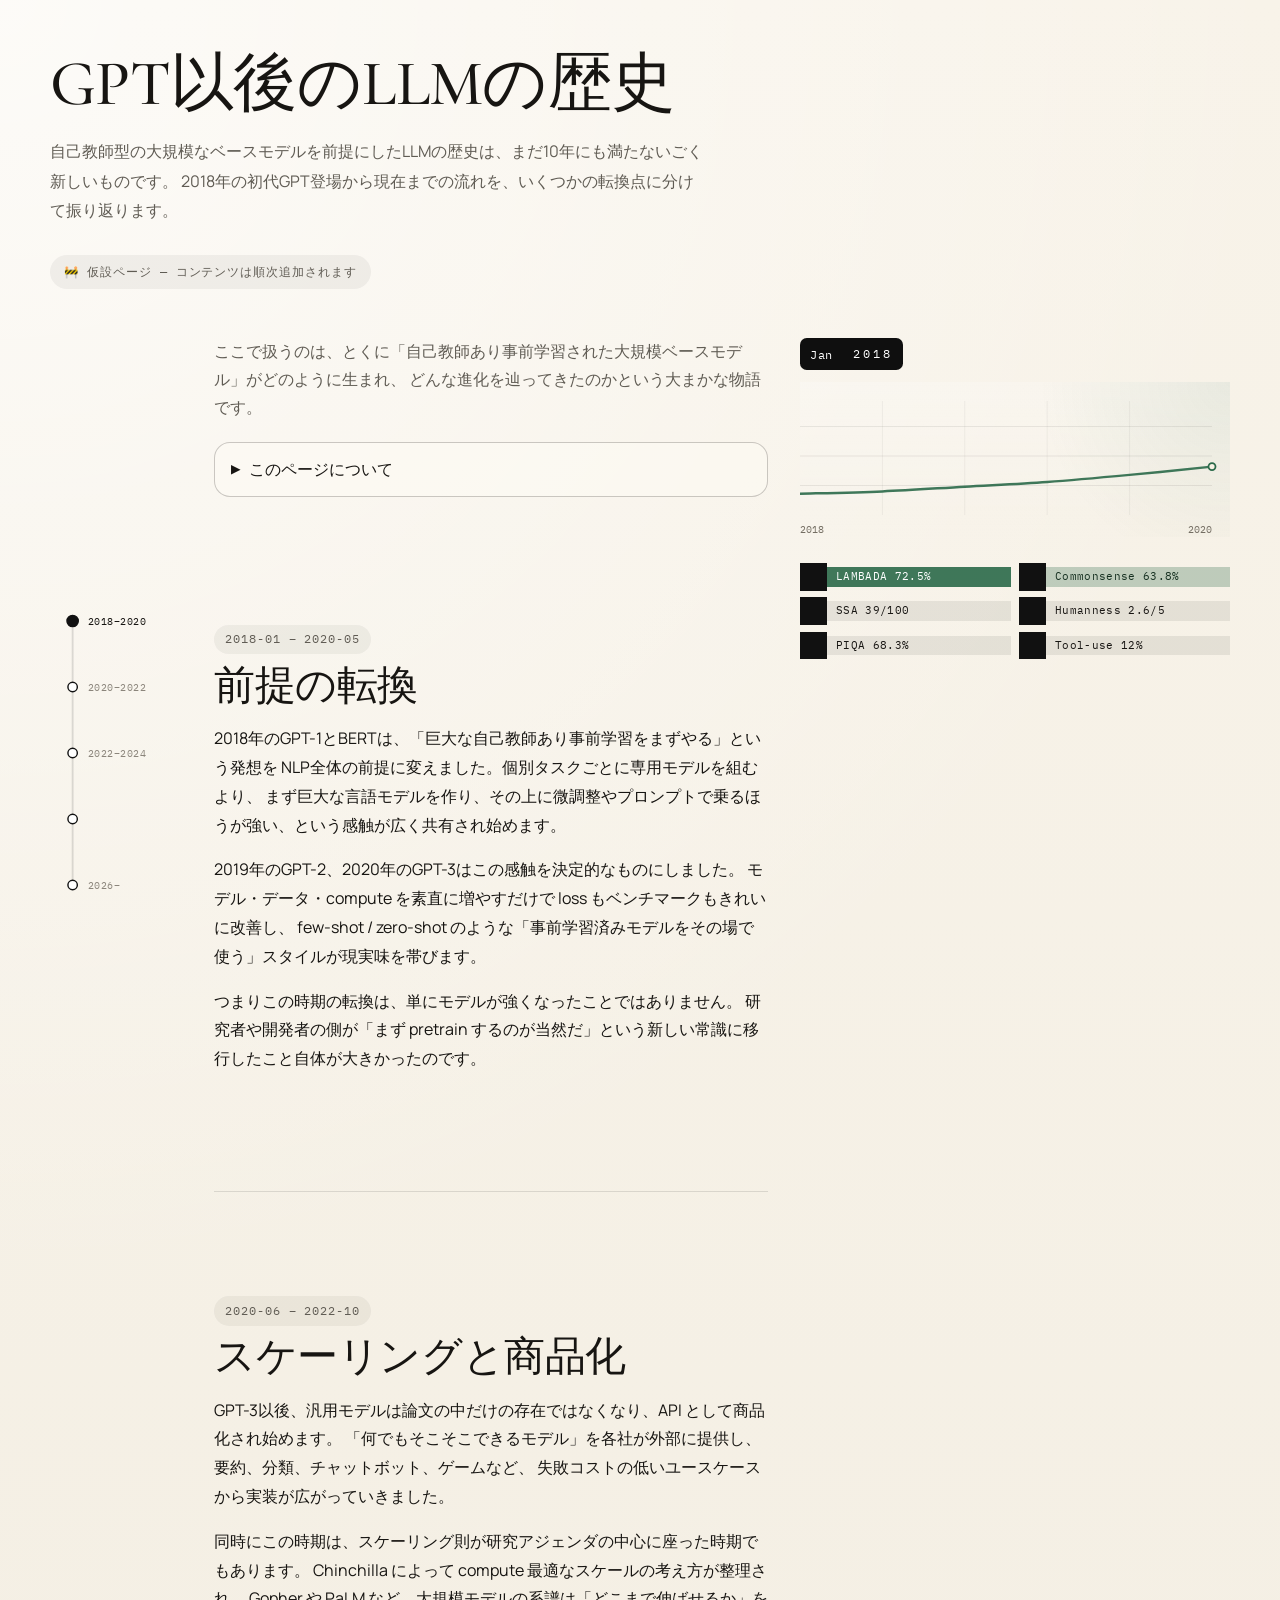
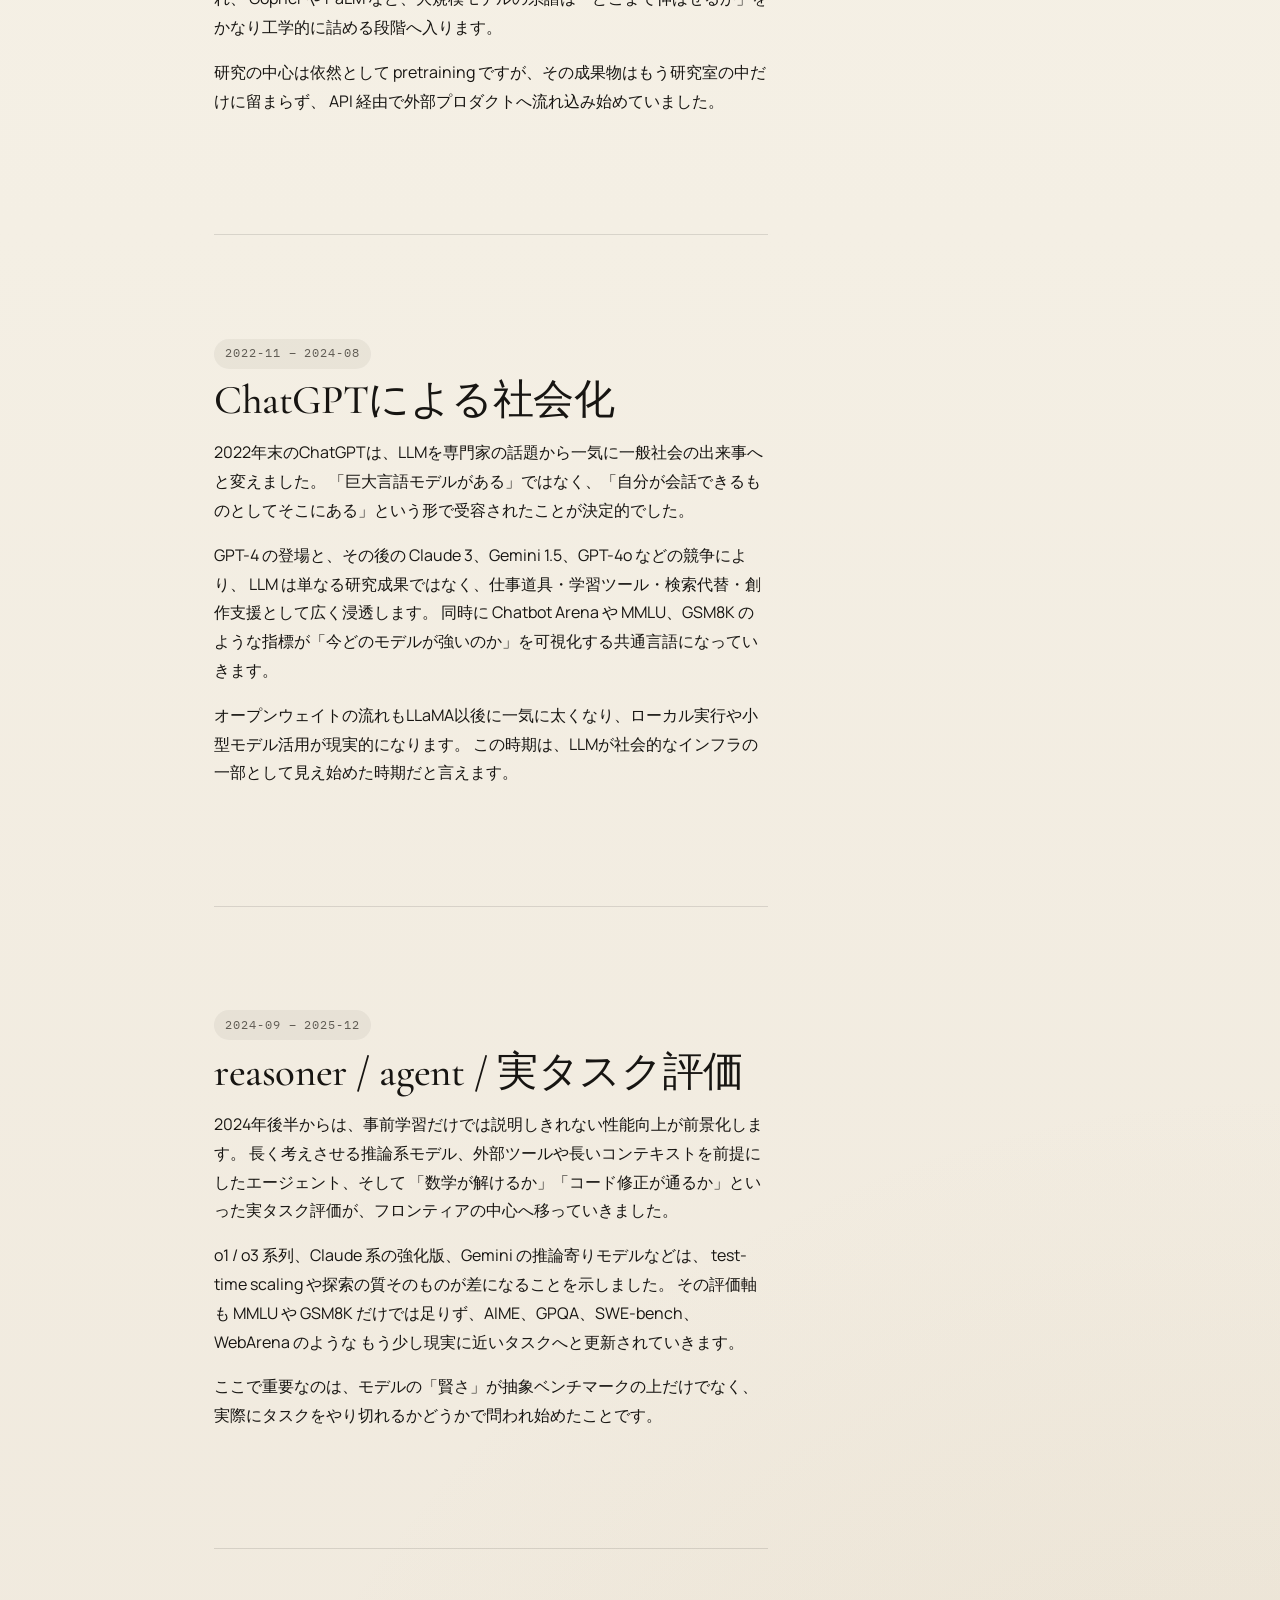
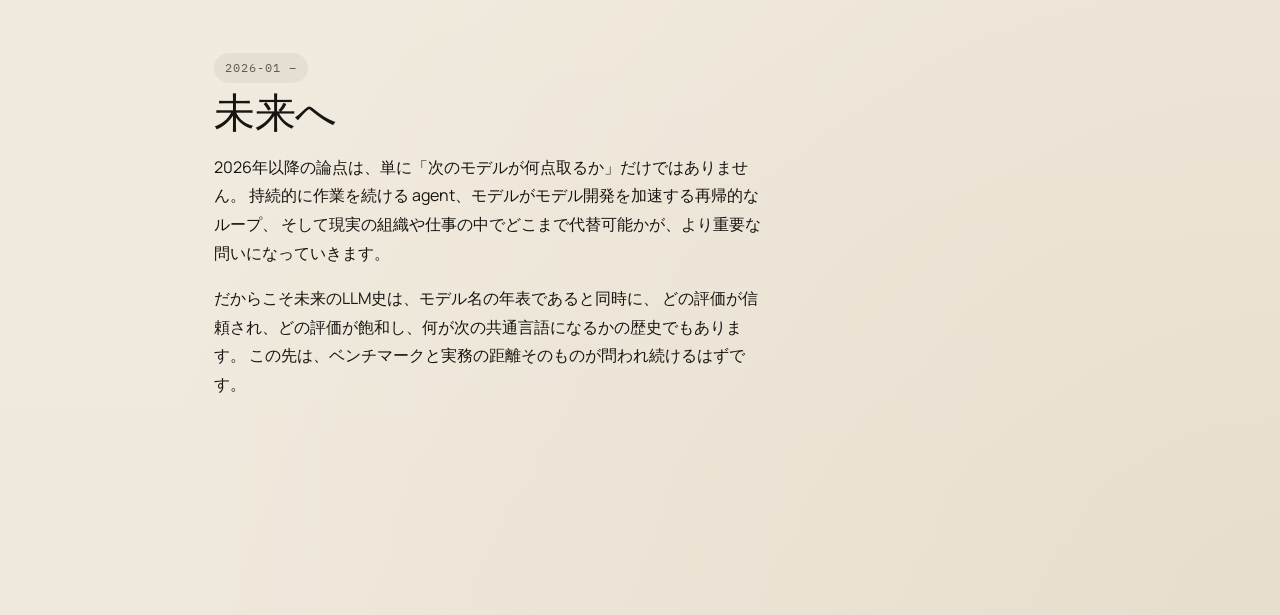
==== index.html @ 0dd88d5a "v2" ====
<!doctype html>
<html lang="ja">
  <head>
    <meta charset="UTF-8" />
    <meta name="viewport" content="width=device-width, initial-scale=1" />
    <title>GPT以後のLLMの歴史</title>
    <meta name="description" content="GPT以後の大規模言語モデルの進化をたどる、現代LLM史の展示ページ。" />
    <link rel="icon" href="data:," />
    <link rel="preconnect" href="https://fonts.googleapis.com" />
    <link rel="preconnect" href="https://fonts.gstatic.com" crossorigin />
    <link
      rel="stylesheet"
      href="https://fonts.googleapis.com/css2?family=Cormorant+Garamond:wght@400;500;600;700&family=IBM+Plex+Mono:wght@400;500&family=Manrope:wght@400;500;600;700&display=swap"
    />
    <link rel="stylesheet" href="static/style.css" />
  </head>
  <body>
    <main class="main-grid">
      <!-- ===== Header ===== -->
      <header class="site-header" style="grid-area: header">
        <h1>GPT以後のLLMの歴史</h1>
        <p class="site-dek">
          自己教師型の大規模なベースモデルを前提にしたLLMの歴史は、まだ10年にも満たないごく新しいものです。
          2018年の初代GPT登場から現在までの流れを、いくつかの転換点に分けて振り返ります。
        </p>
        <p class="site-wip">🚧 仮設ページ — コンテンツは順次追加されます</p>
      </header>

      <!-- ===== TOC (left sidebar) ===== -->
      <aside class="toc-shell" style="grid-area: toc" aria-label="目次">
        <nav class="section-nav">
          <div class="toc-sticky">
            <svg id="toc-svg" class="toc-svg" aria-hidden="true"></svg>
          </div>
        </nav>
      </aside>

      <!-- ===== Main content ===== -->
      <article class="main-content" id="main-content" style="grid-area: content">

        <section class="intro-block">
          <p>
            ここで扱うのは、とくに「自己教師あり事前学習された大規模ベースモデル」がどのように生まれ、
            どんな進化を辿ってきたのかという大まかな物語です。
          </p>
          <details class="tab-box">
            <summary>このページについて</summary>
            <div class="tab-panel">
              <p>
                この分野はあまりに流れが速く、「体系的なLLM史」のようなものがきちんと整理されていることは多くありません。
                このオンラインブースでは、そんな短くも濃いLLMの歴史を、いくつかの転換点に分けてざっくり振り返っていきます。
              </p>
            </div>
          </details>
        </section>

        <!-- Scene 1 -->
        <section id="scene-1" class="history-section" data-scene="scene-1" data-toc-label="2018–2020">
          <time>2018-01 – 2020-05</time>
          <h2>前提の転換</h2>
          <p>
            2018年のGPT-1とBERTは、「巨大な自己教師あり事前学習をまずやる」という発想を
            NLP全体の前提に変えました。個別タスクごとに専用モデルを組むより、
            まず巨大な言語モデルを作り、その上に微調整やプロンプトで乗るほうが強い、という感触が広く共有され始めます。
          </p>
          <p>
            2019年のGPT-2、2020年のGPT-3はこの感触を決定的なものにしました。
            モデル・データ・compute を素直に増やすだけで loss もベンチマークもきれいに改善し、
            few-shot / zero-shot のような「事前学習済みモデルをその場で使う」スタイルが現実味を帯びます。
          </p>
          <p>
            つまりこの時期の転換は、単にモデルが強くなったことではありません。
            研究者や開発者の側が「まず pretrain するのが当然だ」という新しい常識に移行したこと自体が大きかったのです。
          </p>
        </section>

        <!-- Scene 2 -->
        <section id="scene-2" class="history-section" data-scene="scene-2" data-toc-label="2020–2022">
          <time>2020-06 – 2022-10</time>
          <h2>スケーリングと商品化</h2>
          <p>
            GPT-3以後、汎用モデルは論文の中だけの存在ではなくなり、API として商品化され始めます。
            「何でもそこそこできるモデル」を各社が外部に提供し、要約、分類、チャットボット、ゲームなど、
            失敗コストの低いユースケースから実装が広がっていきました。
          </p>
          <p>
            同時にこの時期は、スケーリング則が研究アジェンダの中心に座った時期でもあります。
            Chinchilla によって compute 最適なスケールの考え方が整理され、
            Gopher や PaLM など、大規模モデルの系譜は「どこまで伸ばせるか」をかなり工学的に詰める段階へ入ります。
          </p>
          <p>
            研究の中心は依然として pretraining ですが、その成果物はもう研究室の中だけに留まらず、
            API 経由で外部プロダクトへ流れ込み始めていました。
          </p>
        </section>

        <!-- Scene 3 -->
        <section id="scene-3" class="history-section" data-scene="scene-3" data-toc-label="2022–2024">
          <time>2022-11 – 2024-08</time>
          <h2>ChatGPTによる社会化</h2>
          <p>
            2022年末のChatGPTは、LLMを専門家の話題から一気に一般社会の出来事へと変えました。
            「巨大言語モデルがある」ではなく、「自分が会話できるものとしてそこにある」という形で受容されたことが決定的でした。
          </p>
          <p>
            GPT-4 の登場と、その後の Claude 3、Gemini 1.5、GPT-4o などの競争により、
            LLM は単なる研究成果ではなく、仕事道具・学習ツール・検索代替・創作支援として広く浸透します。
            同時に Chatbot Arena や MMLU、GSM8K のような指標が「今どのモデルが強いのか」を可視化する共通言語になっていきます。
          </p>
          <p>
            オープンウェイトの流れもLLaMA以後に一気に太くなり、ローカル実行や小型モデル活用が現実的になります。
            この時期は、LLMが社会的なインフラの一部として見え始めた時期だと言えます。
          </p>
        </section>

        <!-- Scene 4 -->
        <section id="scene-4" class="history-section" data-scene="scene-4" data-toc-label="2024–2025">
          <time>2024-09 – 2025-12</time>
          <h2>reasoner / agent / 実タスク評価</h2>
          <p>
            2024年後半からは、事前学習だけでは説明しきれない性能向上が前景化します。
            長く考えさせる推論系モデル、外部ツールや長いコンテキストを前提にしたエージェント、そして
            「数学が解けるか」「コード修正が通るか」といった実タスク評価が、フロンティアの中心へ移っていきました。
          </p>
          <p>
            o1 / o3 系列、Claude 系の強化版、Gemini の推論寄りモデルなどは、
            test-time scaling や探索の質そのものが差になることを示しました。
            その評価軸も MMLU や GSM8K だけでは足りず、AIME、GPQA、SWE-bench、WebArena のような
            もう少し現実に近いタスクへと更新されていきます。
          </p>
          <p>
            ここで重要なのは、モデルの「賢さ」が抽象ベンチマークの上だけでなく、
            実際にタスクをやり切れるかどうかで問われ始めたことです。
          </p>
        </section>

        <!-- Scene 5 -->
        <section id="scene-5" class="history-section" data-scene="scene-5" data-toc-label="2026–">
          <time>2026-01 –</time>
          <h2>未来へ</h2>
          <p>
            2026年以降の論点は、単に「次のモデルが何点取るか」だけではありません。
            持続的に作業を続ける agent、モデルがモデル開発を加速する再帰的なループ、
            そして現実の組織や仕事の中でどこまで代替可能かが、より重要な問いになっていきます。
          </p>
          <p>
            だからこそ未来のLLM史は、モデル名の年表であると同時に、
            どの評価が信頼され、どの評価が飽和し、何が次の共通言語になるかの歴史でもあります。
            この先は、ベンチマークと実務の距離そのものが問われ続けるはずです。
          </p>
        </section>

      </article>

      <!-- ===== Chart (right sidebar) ===== -->
      <aside class="graph-shell" style="grid-area: graph" aria-label="LLMタイムラインのサイド情報">
        <div class="sticky-chart-container" id="sticky-briefing">
          <div class="date-chip" aria-live="polite" aria-atomic="true">
            <div class="month-slot" aria-hidden="true">
              <span id="date-month-current" class="month-text">Jan</span>
              <span id="date-month-next" class="month-text month-text-next"></span>
            </div>
            <div class="sr-only" id="date-announcer">Jan 2018</div>
            <div class="year-slot" id="date-year-slot" aria-label="2018"></div>
          </div>

          <div class="panel-anim" id="panel-anim">
            <div class="chart-stage">
              <svg
                id="history-chart"
                viewBox="0 0 430 152"
                preserveAspectRatio="xMidYMid meet"
                role="img"
                aria-labelledby="chart-title-svg chart-desc-svg"
              >
                <title id="chart-title-svg">各時代の frontier training compute を示すスクロール同期グラフ</title>
                <desc id="chart-desc-svg">スクロール位置に応じて各時代の compute カーブだけを表示する SVG グラフ。</desc>
              </svg>
            </div>

            <div class="panel-meta-row panel-meta-row-benchmarks">
              <div class="capability-grid" id="capability-grid"></div>
            </div>
          </div>
        </div>
      </aside>
    </main>

    <script src="static/chart.js" defer></script>
    <script src="static/toc.js" defer></script>
  </body>
</html>
---- static/style.css ----
/* ==========================================================================
   GPT以後のLLMの歴史 — Style Sheet
   ========================================================================== */

:root {
  --paper: #f4efe4;
  --paper-strong: rgba(252, 248, 240, 0.86);
  --paper-soft: rgba(255, 252, 246, 0.56);
  --ink: #171512;
  --muted: #605c54;
  --muted-soft: #8b857b;
  --line: rgba(23, 21, 18, 0.12);
  --line-strong: rgba(23, 21, 18, 0.22);
  --accent: #2b6a4a;
  --accent-soft: rgba(43, 106, 74, 0.12);
  --accent-2: #4d5652;
  --accent-3: #bba67d;
  --shadow: 0 18px 50px rgba(54, 43, 26, 0.1);
  --radius-xl: 30px;
  --radius-lg: 22px;
  --radius-md: 16px;
  --content-max: 720px;
  --graph-max: 430px;
}

*, *::before, *::after {
  box-sizing: border-box;
}

html {
  scroll-behavior: smooth;
  -webkit-text-size-adjust: 100%;
}

body {
  margin: 0;
  min-height: 100vh;
  color: var(--ink);
  background:
    radial-gradient(circle at top left, rgba(255, 255, 255, 0.68), transparent 32%),
    radial-gradient(circle at bottom right, rgba(187, 166, 125, 0.16), transparent 28%),
    linear-gradient(180deg, #f8f3e9 0%, var(--paper) 48%, #efe8dc 100%);
  font-family: "Manrope", system-ui, sans-serif;
  font-size: 16px;
  line-height: 1.8;
  -webkit-font-smoothing: antialiased;
  -moz-osx-font-smoothing: grayscale;
}

h1,
h2,
h3 {
  margin: 0;
  font-family: "Cormorant Garamond", Georgia, serif;
  font-weight: 500;
  line-height: 1.06;
  letter-spacing: -0.01em;
}

h1 {
  font-size: clamp(2.9rem, 5vw, 4.75rem);
}

h2 {
  font-size: clamp(2.05rem, 3.2vw, 3.05rem);
}

h3 {
  font-size: clamp(1.55rem, 2vw, 2rem);
}

p {
  margin: 0 0 1rem;
  max-width: 39rem;
}

a {
  color: var(--accent);
  text-decoration-thickness: 1px;
  text-underline-offset: 0.14em;
}

.main-grid {
  display: grid;
  grid-template-areas:
    ". header header ."
    ". toc content graph"
    ". toc content graph";
  grid-template-columns:
    minmax(18px, 1fr)
    minmax(96px, 132px)
    minmax(0, var(--content-max))
    minmax(320px, var(--graph-max))
    minmax(18px, 1fr);
  column-gap: clamp(18px, 2.5vw, 40px);
  width: min(100%, 1520px);
  margin-inline: auto;
  padding: 22px 0 72px;
}

.site-header {
  padding: 28px 0 28px;
}

.site-dek {
  margin-top: 1.2rem;
  color: var(--muted);
  font-size: clamp(1rem, 1.15vw, 1.1rem);
  line-height: 1.85;
  max-width: 41rem;
}

.site-wip {
  display: inline-flex;
  align-items: center;
  gap: 0.5rem;
  margin-top: 0.85rem;
  padding: 0.4rem 0.9rem;
  border-radius: 999px;
  background: rgba(23, 21, 18, 0.05);
  color: var(--muted);
  font-family: "IBM Plex Mono", ui-monospace, monospace;
  font-size: 0.72rem;
  letter-spacing: 0.08em;
  text-transform: uppercase;
}

.intro-block {
  padding: 0.25rem 0 1.5rem;
}

.intro-block p {
  color: var(--muted);
  font-size: 0.98rem;
}

.tab-box {
  margin-top: 1.25rem;
  border: 1px solid var(--line-strong);
  border-radius: var(--radius-md);
  background: rgba(255, 252, 246, 0.42);
  overflow: clip;
}

.tab-box summary {
  display: flex;
  align-items: center;
  gap: 0.55rem;
  padding: 0.78rem 1rem;
  list-style: none;
  cursor: pointer;
  font-size: 0.98rem;
  color: var(--ink);
}

.tab-box summary::-webkit-details-marker {
  display: none;
}

.tab-box summary::before {
  content: "▶";
  font-size: 0.78rem;
  transform: translateY(-0.02em);
}

.tab-box[open] summary::before {
  content: "▼";
}

.tab-panel {
  padding: 0 1rem 1rem;
  color: var(--muted);
  font-size: 0.94rem;
}

.history-section {
  padding: clamp(3.8rem, 8vw, 6.8rem) 0;
  border-bottom: 1px solid var(--line);
  scroll-margin-top: 42vh;
}

.history-section:last-child {
  padding-bottom: 8rem;
  border-bottom: none;
}

.history-section time {
  display: inline-flex;
  align-items: center;
  margin-bottom: 0.65rem;
  padding: 0.28rem 0.7rem;
  border-radius: 999px;
  background: rgba(23, 21, 18, 0.05);
  color: var(--muted);
  font-family: "IBM Plex Mono", ui-monospace, monospace;
  font-size: 0.72rem;
  letter-spacing: 0.08em;
  text-transform: uppercase;
}

.history-section h2 {
  max-width: 40rem;
  margin-bottom: 1rem;
}

.history-section p {
  font-size: clamp(1rem, 1.14vw, 1.08rem);
}

.graph-shell {
  min-width: 0;
}

.sticky-chart-container {
  position: sticky;
  top: 28px;
  width: 100%;
  padding-top: 0.35rem;
  background: transparent;
}

.sr-only {
  position: absolute;
  width: 1px;
  height: 1px;
  padding: 0;
  margin: -1px;
  overflow: hidden;
  clip: rect(0, 0, 0, 0);
  white-space: nowrap;
  border: 0;
}

.date-chip {
  display: inline-flex;
  align-items: center;
  gap: 0.18rem;
  min-height: 2rem;
  margin-bottom: 0.7rem;
  padding: 0.34rem 0.62rem;
  border-radius: 0.42rem;
  background: #0f0f0f;
  color: #fff;
  font-family: "IBM Plex Mono", ui-monospace, monospace;
  font-size: 0.76rem;
  letter-spacing: 0.06em;
}

.month-slot {
  position: relative;
  width: 2.5rem;
  height: 1rem;
  overflow: hidden;
}

.month-text {
  position: absolute;
  inset: 0;
  display: flex;
  align-items: center;
  justify-content: flex-start;
  transition: transform 320ms cubic-bezier(0.22, 1, 0.36, 1), opacity 320ms ease;
}

.month-text-next {
  transform: translateY(100%);
  opacity: 0;
}

.sticky-chart-container.is-animating .month-text {
  transform: translateY(-100%);
  opacity: 0;
}

.sticky-chart-container.is-animating .month-text-next {
  transform: translateY(0);
  opacity: 1;
}

.year-slot {
  display: inline-flex;
  align-items: center;
  gap: 0.02rem;
}

.digit-column {
  position: relative;
  width: 0.62rem;
  height: 1rem;
  overflow: hidden;
}

.digit-stack {
  display: flex;
  flex-direction: column;
  transition: transform 420ms cubic-bezier(0.2, 0.9, 0.2, 1);
}

.digit-stack span {
  display: block;
  height: 1rem;
  line-height: 1rem;
}

.chart-stage {
  position: relative;
  margin-bottom: 0.85rem;
  padding: 0.2rem 0 0;
  background:
    radial-gradient(circle at top right, rgba(43, 106, 74, 0.08), transparent 42%),
    linear-gradient(180deg, rgba(255, 255, 255, 0.22), rgba(244, 238, 228, 0));
}

#history-chart {
  display: block;
  width: 100%;
  height: auto;
}

.panel-anim {
  display: grid;
  gap: 0.8rem;
  transition: opacity 220ms ease, transform 220ms ease;
}

.sticky-chart-container.is-switching .panel-anim {
  opacity: 0.18;
  transform: translateY(12px);
}

.micro-label {
  margin: 0;
  color: var(--muted-soft);
  font-family: "IBM Plex Mono", ui-monospace, monospace;
  font-size: 0.61rem;
  letter-spacing: 0.12em;
  text-transform: uppercase;
}

.panel-meta-row {
  display: grid;
  grid-template-columns: minmax(0, 1fr) 110px;
  gap: 0.85rem;
  align-items: center;
}

.panel-meta-row-benchmarks {
  grid-template-columns: minmax(0, 1fr);
}

.capability-grid {
  display: grid;
  grid-template-columns: repeat(2, minmax(0, 1fr));
  gap: 0.42rem 0.52rem;
}

.capability-chip {
  display: flex;
  align-items: center;
  min-width: 0;
  height: 1.72rem;
  font-family: "IBM Plex Mono", ui-monospace, monospace;
  font-size: 0.69rem;
  letter-spacing: 0.03em;
}

.capability-chip-flag {
  width: 1.7rem;
  height: 100%;
  background: #111;
  flex: 0 0 auto;
}

.capability-chip-label {
  flex: 1;
  min-width: 0;
  display: flex;
  align-items: center;
  padding: 0 0.55rem;
  white-space: nowrap;
  overflow: hidden;
  text-overflow: ellipsis;
  background: rgba(17, 17, 17, 0.08);
  color: var(--ink);
}

.capability-chip.is-active .capability-chip-label {
  background: rgba(43, 106, 74, 0.9);
  color: #fff;
}

.capability-chip.is-mid .capability-chip-label {
  background: rgba(43, 106, 74, 0.28);
  color: #163021;
}

.toc-shell,
.section-nav {
  height: 100%;
}

.toc-sticky {
  position: sticky;
  top: 30px;
  height: calc(100vh - 60px);
  display: flex;
  align-items: center;
}

.toc-svg {
  width: 132px;
  height: 420px;
  display: block;
  cursor: pointer;
}

.toc-label {
  fill: var(--muted-soft);
  opacity: 0;
  transition: opacity 180ms ease, fill 180ms ease;
  font-family: "IBM Plex Mono", ui-monospace, monospace;
  font-size: 11px;
  letter-spacing: 0.05em;
}

.toc-dot-group:hover .toc-label,
.toc-dot-group:focus-within .toc-label,
.toc-dot-group.active .toc-label {
  opacity: 1;
}

.toc-dot-group.active .toc-label {
  fill: var(--ink);
}

.toc-dot {
  transition: transform 180ms ease, fill 180ms ease;
  transform-origin: center;
}

.toc-dot-group:hover .toc-dot {
  transform: scale(1.08);
}

.history-section details {
  margin-top: 1rem;
}

@media (min-width: 1440px) {
  .toc-label {
    opacity: 1;
  }
}

@media (max-width: 1220px) {
  .main-grid {
    grid-template-areas:
      ". header graph ."
      ". content graph ."
      ". content graph .";
    grid-template-columns:
      minmax(18px, 1fr)
      minmax(0, var(--content-max))
      minmax(300px, 392px)
      minmax(18px, 1fr);
  }

  .toc-shell,
  .section-nav {
    display: none;
  }
}

@media (max-width: 920px) {
  .main-grid {
    grid-template-areas:
      ". header ."
      ". graph ."
      ". content .";
    grid-template-columns: 14px minmax(0, 1fr) 14px;
    row-gap: 1.2rem;
    padding-top: 8px;
  }

  .site-header {
    padding: 1.4rem 0 0.35rem;
  }

  .sticky-chart-container {
    position: static;
    padding-top: 0;
  }

  .history-section {
    padding: 3.25rem 0;
    scroll-margin-top: 16vh;
  }
}

@media (max-width: 640px) {
  body {
    font-size: 15px;
  }

  h1 {
    font-size: clamp(2.45rem, 13vw, 3.2rem);
  }

  h2 {
    font-size: clamp(1.95rem, 10vw, 2.5rem);
  }

  .site-dek,
  .history-section p,
  .info-summary {
    font-size: 0.98rem;
  }

  .chart-stage {
    padding-inline: 0;
  }

  .capability-grid {
    grid-template-columns: 1fr;
  }
}

@media (prefers-reduced-motion: reduce) {
  html {
    scroll-behavior: auto;
  }

  .toc-label,
  .toc-dot {
    transition: none;
  }
}
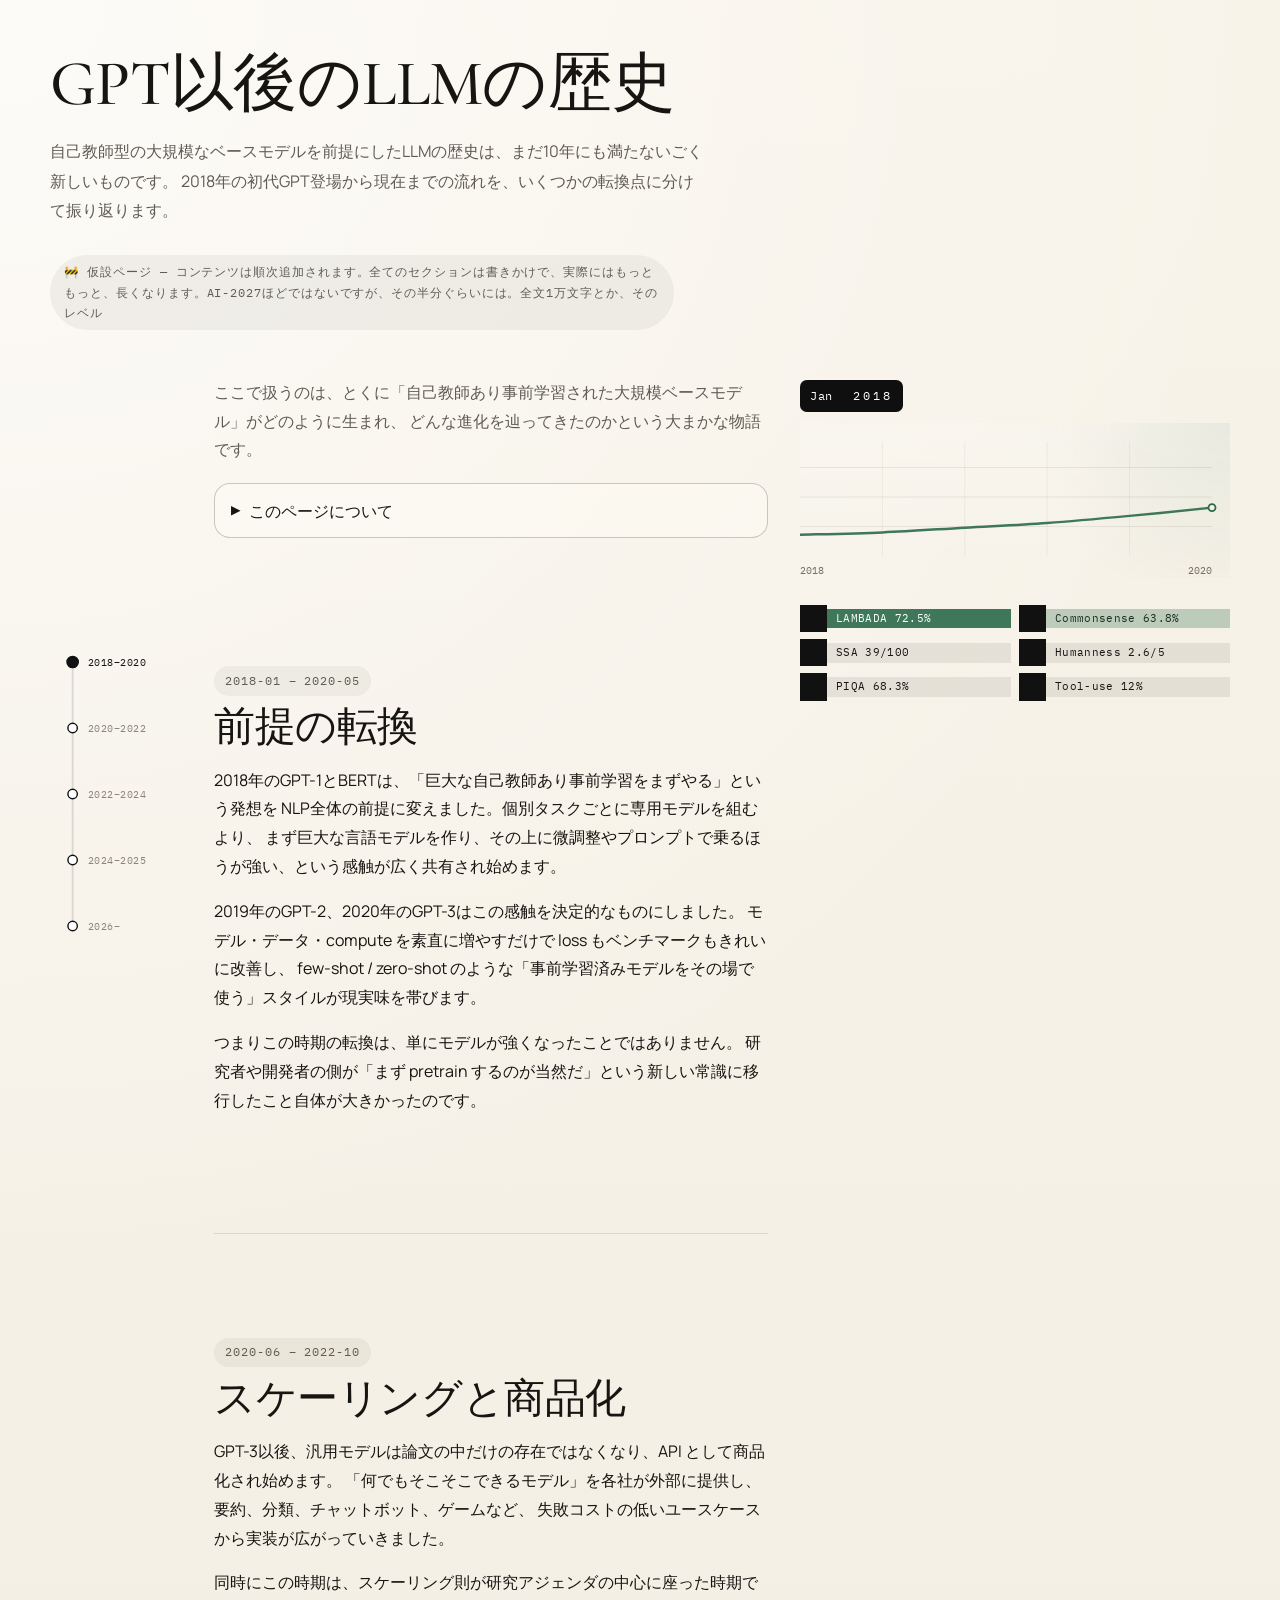
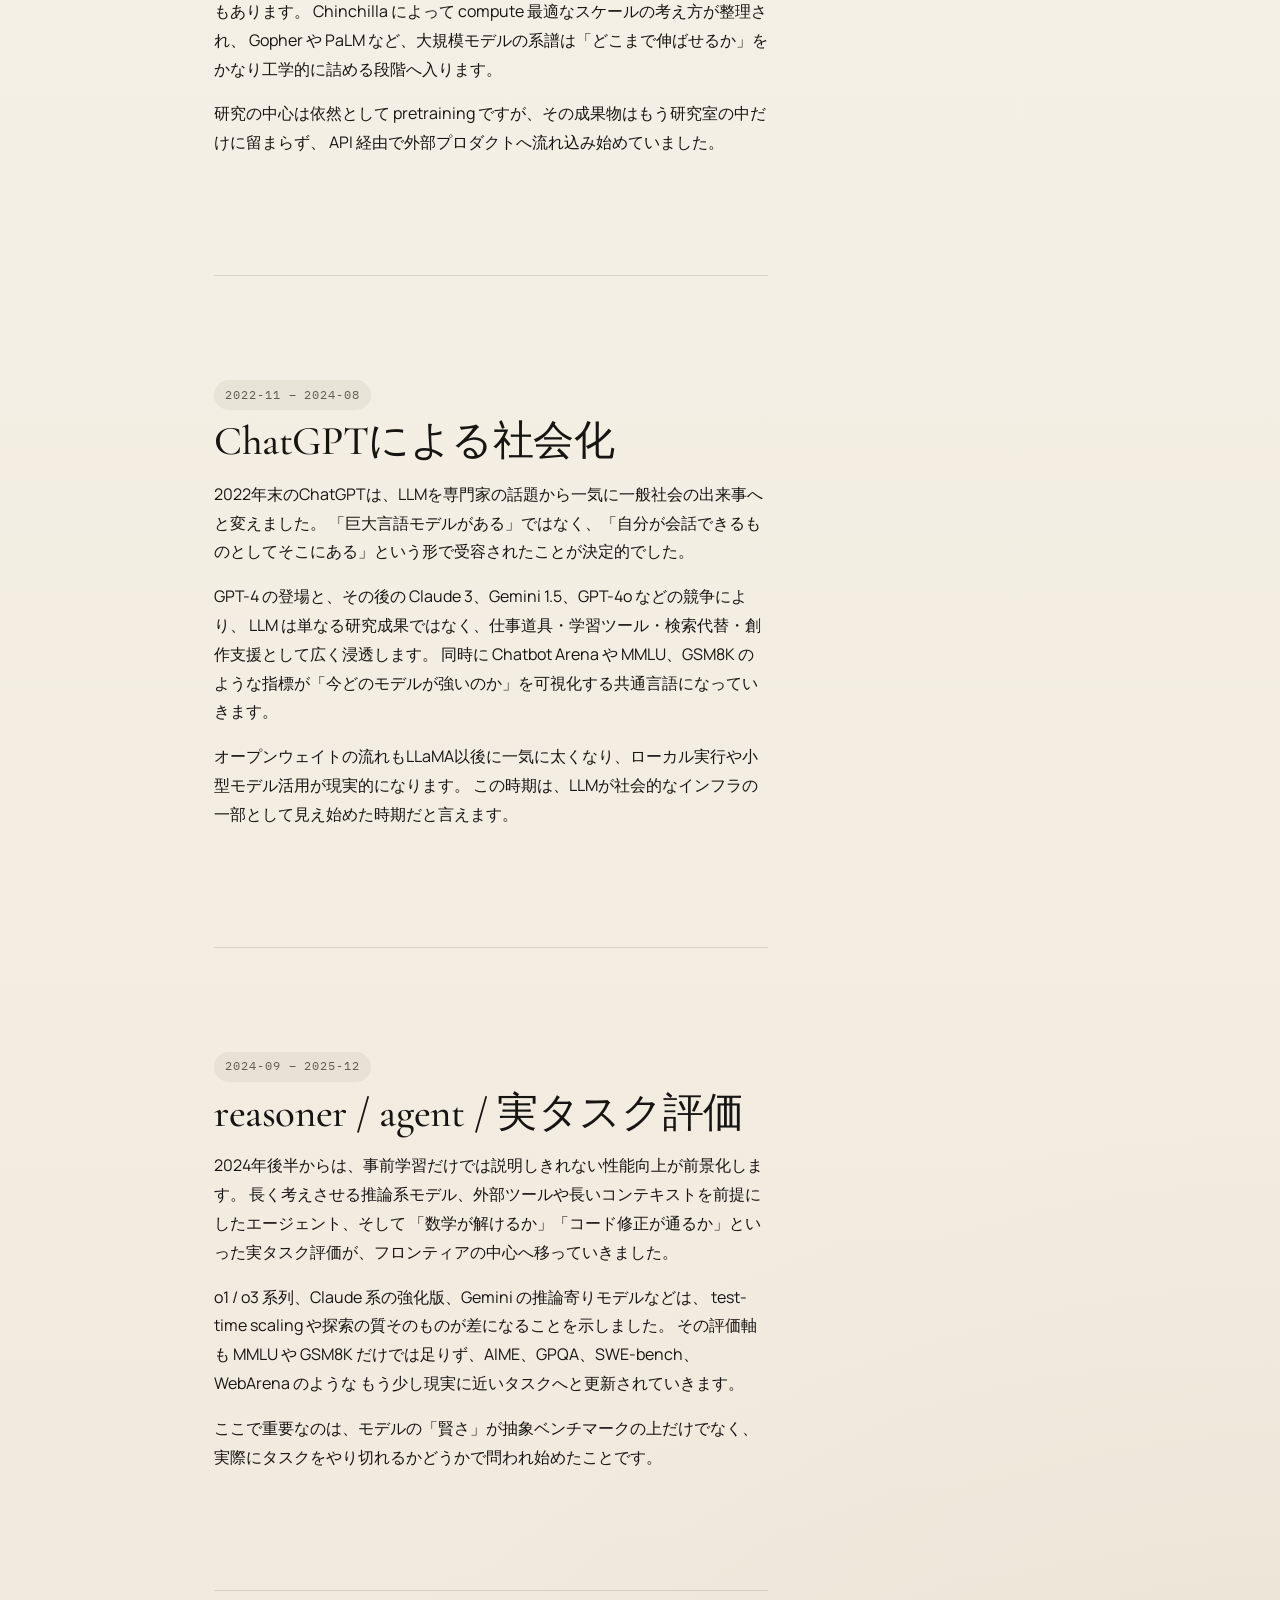
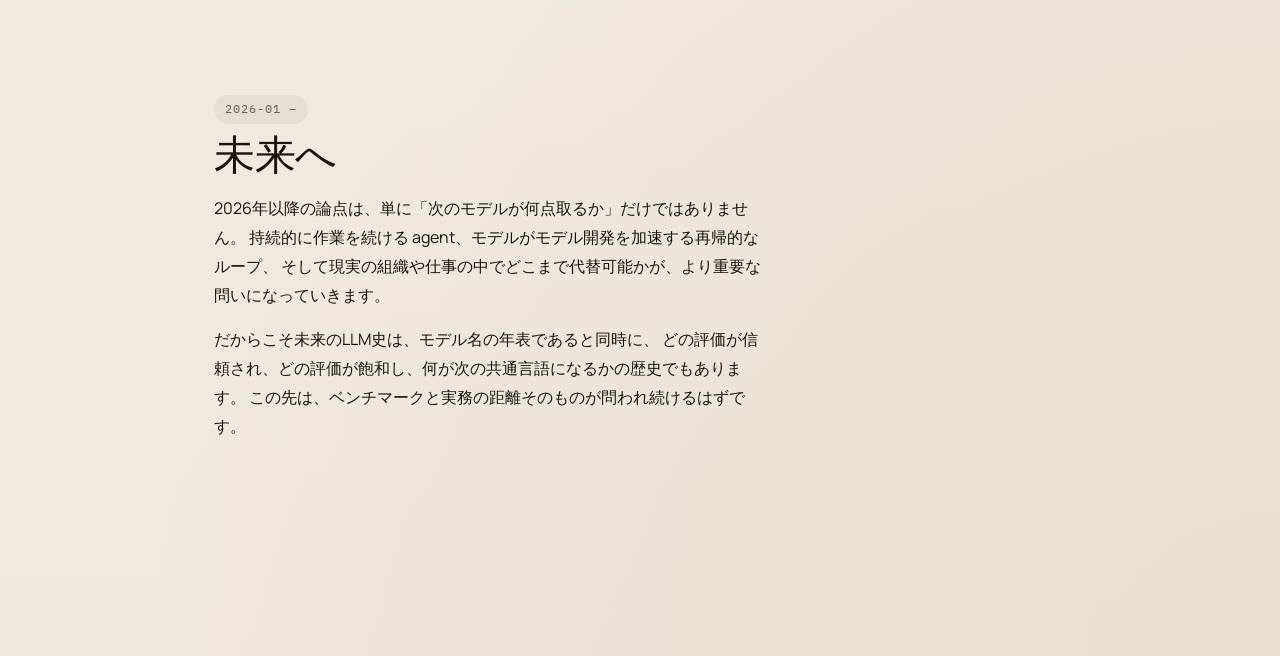
==== commit a48feab6: "r3" ====
--- a/index.html
+++ b/index.html
@@ -23,7 +23,7 @@
           自己教師型の大規模なベースモデルを前提にしたLLMの歴史は、まだ10年にも満たないごく新しいものです。
           2018年の初代GPT登場から現在までの流れを、いくつかの転換点に分けて振り返ります。
         </p>
-        <p class="site-wip">🚧 仮設ページ — コンテンツは順次追加されます</p>
+        <p class="site-wip">🚧 仮設ページ — コンテンツは順次追加されます。全てのセクションは書きかけで、実際にはもっともっと、長くなります。AI-2027ほどではないですが、その半分ぐらいには。全文1万文字とか、そのレベル</p>
       </header>
 
       <!-- ===== TOC (left sidebar) ===== -->
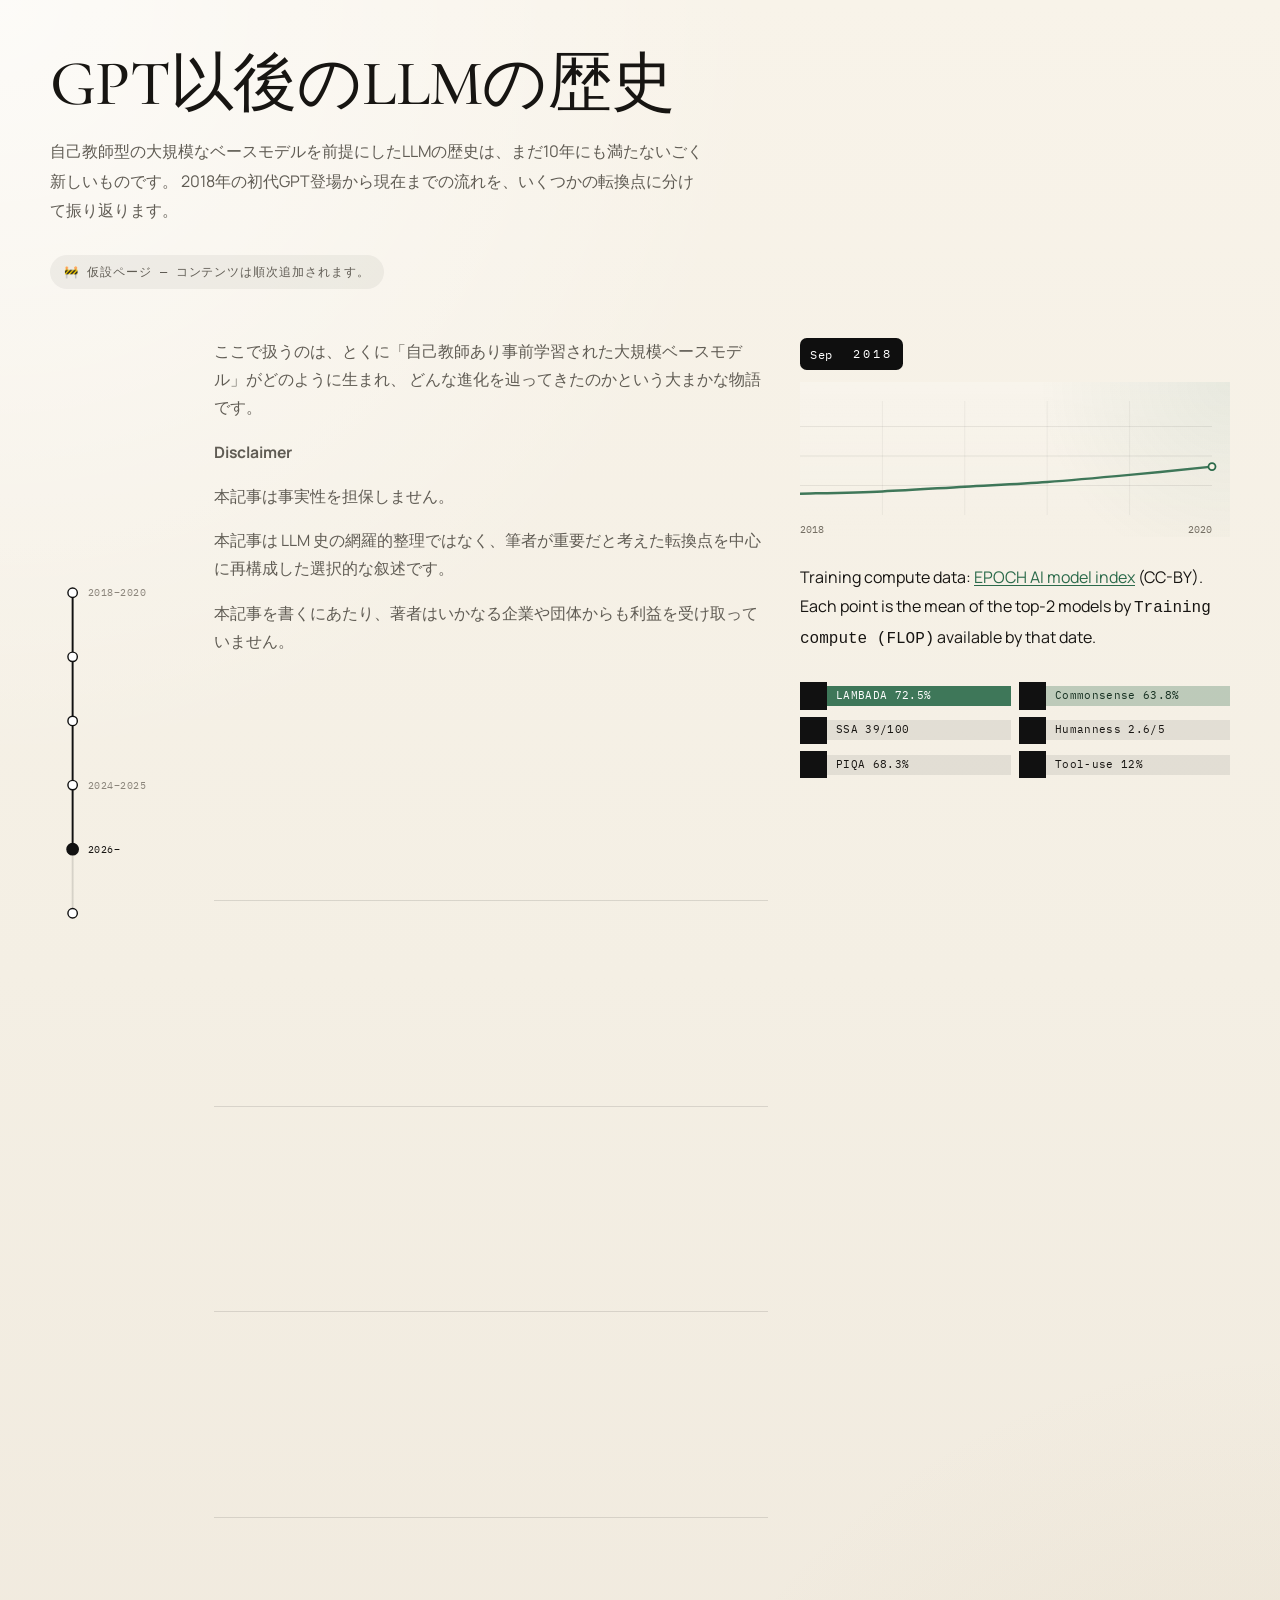
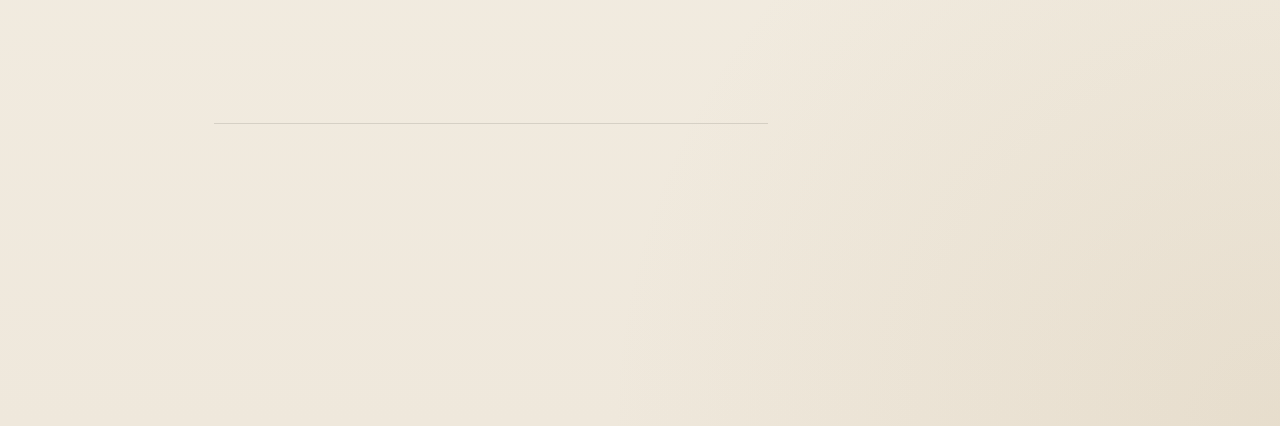
==== commit ee8b3d23: "r7" ====
--- a/index.html
+++ b/index.html
@@ -23,7 +23,7 @@
           自己教師型の大規模なベースモデルを前提にしたLLMの歴史は、まだ10年にも満たないごく新しいものです。
           2018年の初代GPT登場から現在までの流れを、いくつかの転換点に分けて振り返ります。
         </p>
-        <p class="site-wip">🚧 仮設ページ — コンテンツは順次追加されます。全てのセクションは書きかけで、実際にはもっともっと、長くなります。AI-2027ほどではないですが、その半分ぐらいには。全文1万文字とか、そのレベル</p>
+        <p class="site-wip">🚧 仮設ページ — コンテンツは順次追加されます。</p>
       </header>
 
       <!-- ===== TOC (left sidebar) ===== -->
@@ -43,112 +43,66 @@
             ここで扱うのは、とくに「自己教師あり事前学習された大規模ベースモデル」がどのように生まれ、
             どんな進化を辿ってきたのかという大まかな物語です。
           </p>
-          <details class="tab-box">
-            <summary>このページについて</summary>
-            <div class="tab-panel">
-              <p>
-                この分野はあまりに流れが速く、「体系的なLLM史」のようなものがきちんと整理されていることは多くありません。
-                このオンラインブースでは、そんな短くも濃いLLMの歴史を、いくつかの転換点に分けてざっくり振り返っていきます。
-              </p>
-            </div>
-          </details>
+          <div class="disclaimer-block" aria-label="Disclaimer">
+            <p><strong>Disclaimer</strong></p>
+            <p>本記事は事実性を担保しません。</p>
+            <p>本記事は LLM 史の網羅的整理ではなく、筆者が重要だと考えた転換点を中心に再構成した選択的な叙述です。</p>
+            <p>本記事を書くにあたり、著者はいかなる企業や団体からも利益を受け取っていません。</p>
+          </div>
         </section>
 
         <!-- Scene 1 -->
-        <section id="scene-1" class="history-section" data-scene="scene-1" data-toc-label="2018–2020">
-          <time>2018-01 – 2020-05</time>
-          <h2>前提の転換</h2>
-          <p>
-            2018年のGPT-1とBERTは、「巨大な自己教師あり事前学習をまずやる」という発想を
-            NLP全体の前提に変えました。個別タスクごとに専用モデルを組むより、
-            まず巨大な言語モデルを作り、その上に微調整やプロンプトで乗るほうが強い、という感触が広く共有され始めます。
-          </p>
-          <p>
-            2019年のGPT-2、2020年のGPT-3はこの感触を決定的なものにしました。
-            モデル・データ・compute を素直に増やすだけで loss もベンチマークもきれいに改善し、
-            few-shot / zero-shot のような「事前学習済みモデルをその場で使う」スタイルが現実味を帯びます。
-          </p>
-          <p>
-            つまりこの時期の転換は、単にモデルが強くなったことではありません。
-            研究者や開発者の側が「まず pretrain するのが当然だ」という新しい常識に移行したこと自体が大きかったのです。
-          </p>
-        </section>
+        <section
+          id="scene-1"
+          class="history-section"
+          data-scene="scene-1"
+          data-toc-label="2018–2020"
+          data-subhtml="subhtml/scene-1.html"
+        ></section>
 
         <!-- Scene 2 -->
-        <section id="scene-2" class="history-section" data-scene="scene-2" data-toc-label="2020–2022">
-          <time>2020-06 – 2022-10</time>
-          <h2>スケーリングと商品化</h2>
-          <p>
-            GPT-3以後、汎用モデルは論文の中だけの存在ではなくなり、API として商品化され始めます。
-            「何でもそこそこできるモデル」を各社が外部に提供し、要約、分類、チャットボット、ゲームなど、
-            失敗コストの低いユースケースから実装が広がっていきました。
-          </p>
-          <p>
-            同時にこの時期は、スケーリング則が研究アジェンダの中心に座った時期でもあります。
-            Chinchilla によって compute 最適なスケールの考え方が整理され、
-            Gopher や PaLM など、大規模モデルの系譜は「どこまで伸ばせるか」をかなり工学的に詰める段階へ入ります。
-          </p>
-          <p>
-            研究の中心は依然として pretraining ですが、その成果物はもう研究室の中だけに留まらず、
-            API 経由で外部プロダクトへ流れ込み始めていました。
-          </p>
-        </section>
+        <section
+          id="scene-2"
+          class="history-section"
+          data-scene="scene-2"
+          data-toc-label="2020–2022"
+          data-subhtml="subhtml/scene-2.html"
+        ></section>
 
         <!-- Scene 3 -->
-        <section id="scene-3" class="history-section" data-scene="scene-3" data-toc-label="2022–2024">
-          <time>2022-11 – 2024-08</time>
-          <h2>ChatGPTによる社会化</h2>
-          <p>
-            2022年末のChatGPTは、LLMを専門家の話題から一気に一般社会の出来事へと変えました。
-            「巨大言語モデルがある」ではなく、「自分が会話できるものとしてそこにある」という形で受容されたことが決定的でした。
-          </p>
-          <p>
-            GPT-4 の登場と、その後の Claude 3、Gemini 1.5、GPT-4o などの競争により、
-            LLM は単なる研究成果ではなく、仕事道具・学習ツール・検索代替・創作支援として広く浸透します。
-            同時に Chatbot Arena や MMLU、GSM8K のような指標が「今どのモデルが強いのか」を可視化する共通言語になっていきます。
-          </p>
-          <p>
-            オープンウェイトの流れもLLaMA以後に一気に太くなり、ローカル実行や小型モデル活用が現実的になります。
-            この時期は、LLMが社会的なインフラの一部として見え始めた時期だと言えます。
-          </p>
-        </section>
+        <section
+          id="scene-3"
+          class="history-section"
+          data-scene="scene-3"
+          data-toc-label="2022–2024"
+          data-subhtml="subhtml/scene-3.html"
+        ></section>
 
         <!-- Scene 4 -->
-        <section id="scene-4" class="history-section" data-scene="scene-4" data-toc-label="2024–2025">
-          <time>2024-09 – 2025-12</time>
-          <h2>reasoner / agent / 実タスク評価</h2>
-          <p>
-            2024年後半からは、事前学習だけでは説明しきれない性能向上が前景化します。
-            長く考えさせる推論系モデル、外部ツールや長いコンテキストを前提にしたエージェント、そして
-            「数学が解けるか」「コード修正が通るか」といった実タスク評価が、フロンティアの中心へ移っていきました。
-          </p>
-          <p>
-            o1 / o3 系列、Claude 系の強化版、Gemini の推論寄りモデルなどは、
-            test-time scaling や探索の質そのものが差になることを示しました。
-            その評価軸も MMLU や GSM8K だけでは足りず、AIME、GPQA、SWE-bench、WebArena のような
-            もう少し現実に近いタスクへと更新されていきます。
-          </p>
-          <p>
-            ここで重要なのは、モデルの「賢さ」が抽象ベンチマークの上だけでなく、
-            実際にタスクをやり切れるかどうかで問われ始めたことです。
-          </p>
-        </section>
+        <section
+          id="scene-4"
+          class="history-section"
+          data-scene="scene-4"
+          data-toc-label="2024–2025"
+          data-subhtml="subhtml/scene-4.html"
+        ></section>
 
         <!-- Scene 5 -->
-        <section id="scene-5" class="history-section" data-scene="scene-5" data-toc-label="2026–">
-          <time>2026-01 –</time>
-          <h2>未来へ</h2>
-          <p>
-            2026年以降の論点は、単に「次のモデルが何点取るか」だけではありません。
-            持続的に作業を続ける agent、モデルがモデル開発を加速する再帰的なループ、
-            そして現実の組織や仕事の中でどこまで代替可能かが、より重要な問いになっていきます。
-          </p>
-          <p>
-            だからこそ未来のLLM史は、モデル名の年表であると同時に、
-            どの評価が信頼され、どの評価が飽和し、何が次の共通言語になるかの歴史でもあります。
-            この先は、ベンチマークと実務の距離そのものが問われ続けるはずです。
-          </p>
-        </section>
+        <section
+          id="scene-5"
+          class="history-section"
+          data-scene="scene-5"
+          data-toc-label="2026–"
+          data-subhtml="subhtml/scene-5.html"
+        ></section>
+
+        <!-- Sources -->
+        <section
+          id="sources"
+          class="history-section"
+          data-toc-label="Sources"
+          data-subhtml="subhtml/sources.html"
+        ></section>
 
       </article>
 
@@ -177,6 +131,10 @@
                 <desc id="chart-desc-svg">スクロール位置に応じて各時代の compute カーブだけを表示する SVG グラフ。</desc>
               </svg>
             </div>
+            <p class="chart-source">
+              Training compute data: <a href="https://epoch.ai/data/ai-models">EPOCH AI model index</a> (CC-BY).
+              Each point is the mean of the top-2 models by <code>Training compute (FLOP)</code> available by that date.
+            </p>
 
             <div class="panel-meta-row panel-meta-row-benchmarks">
               <div class="capability-grid" id="capability-grid"></div>
@@ -186,6 +144,9 @@
       </aside>
     </main>
 
+    <script src="static/sections-loader.js" defer></script>
+    <script src="static/cola-quiz.js" defer></script>
+    <script src="static/scene-2-demo.js?v=20260414-2" defer></script>
     <script src="static/chart.js" defer></script>
     <script src="static/toc.js" defer></script>
   </body>
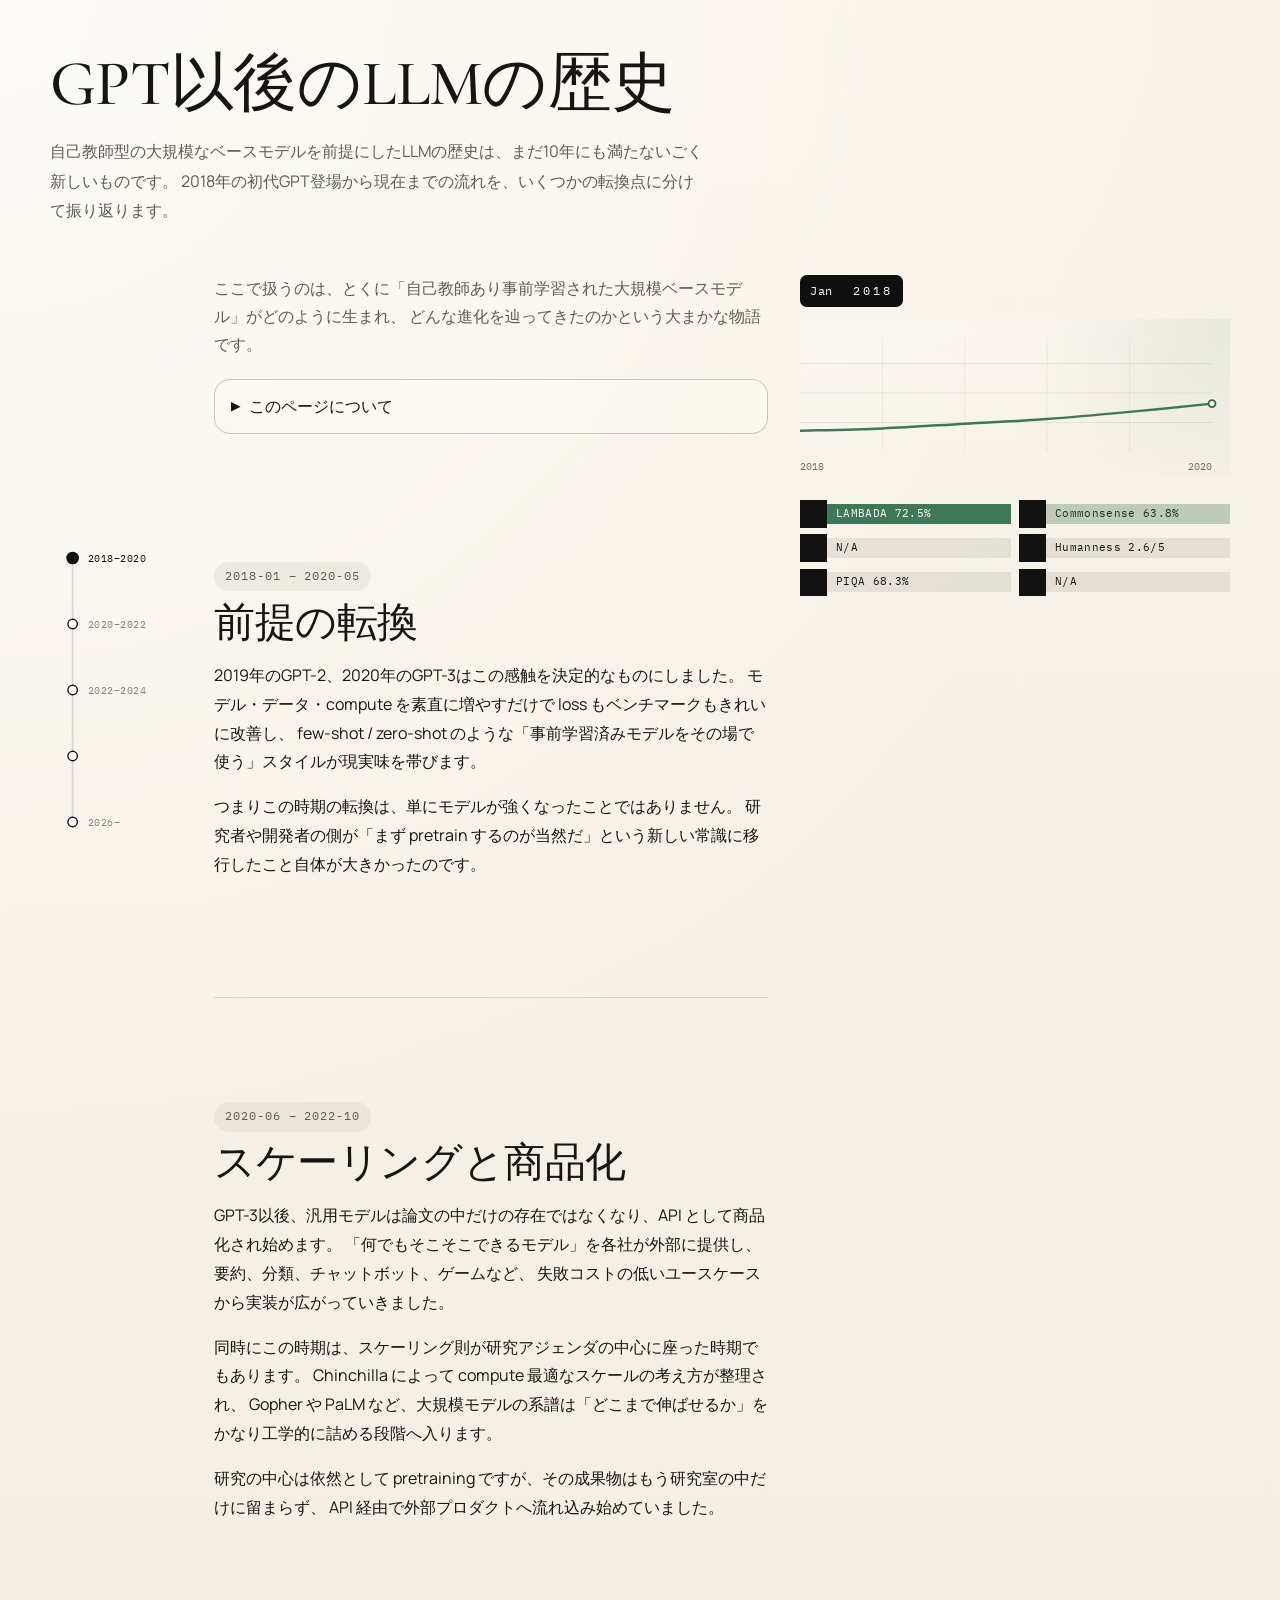
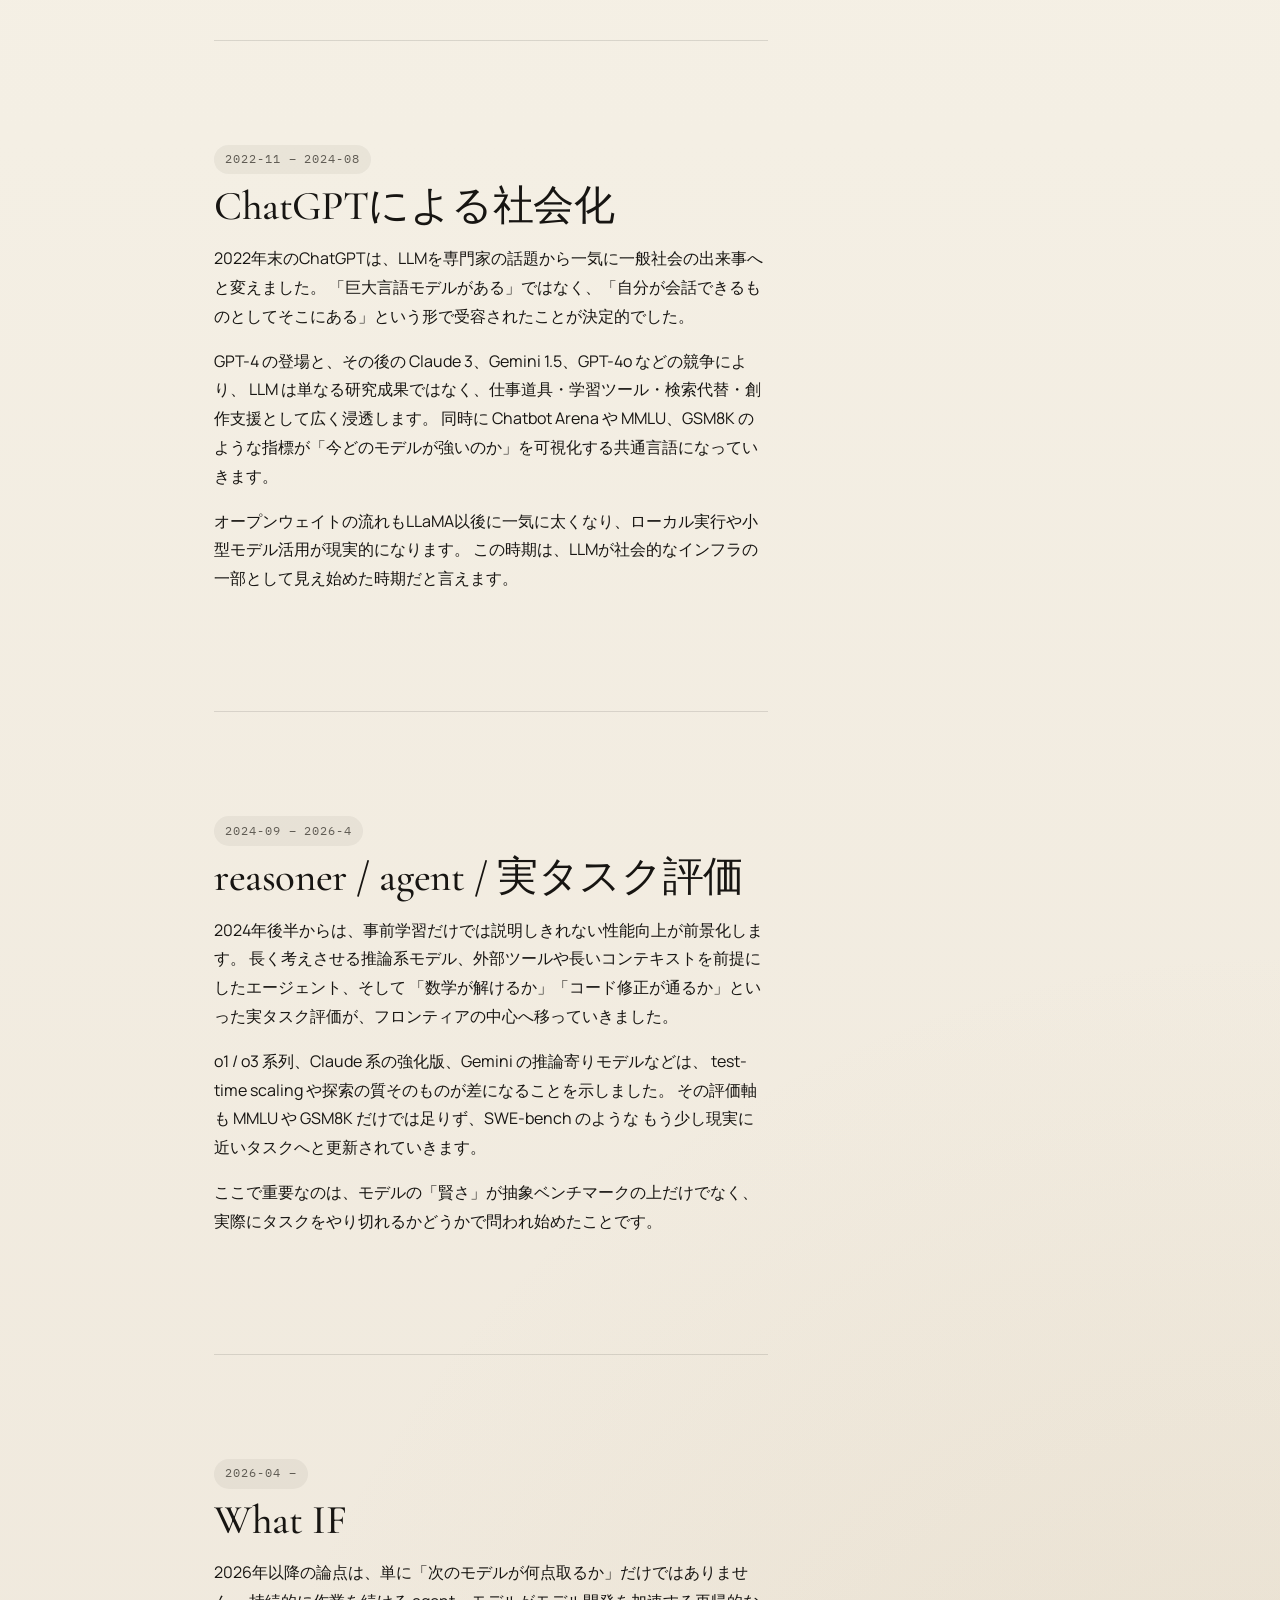
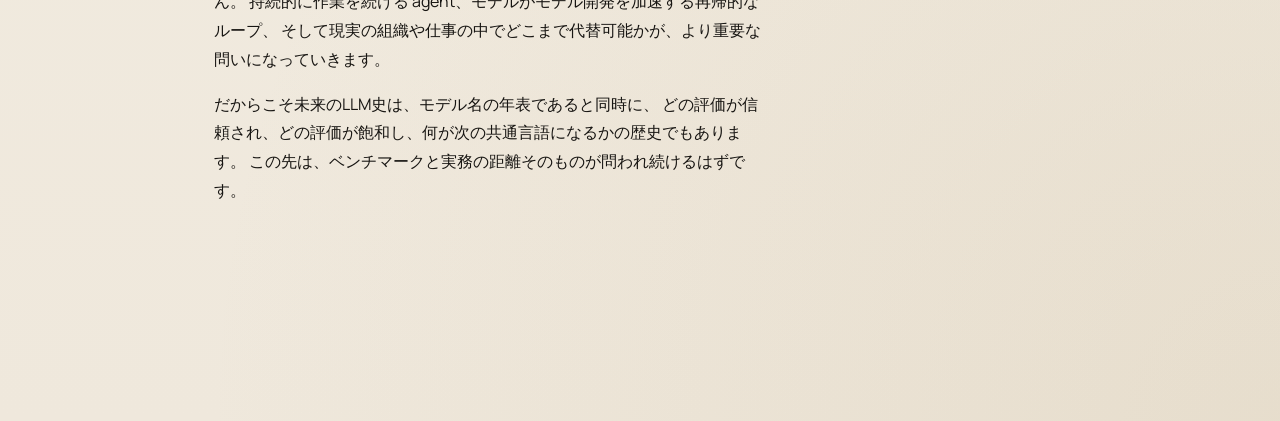
==== commit acd28b5b: "r4" ====
--- a/index.html
+++ b/index.html
@@ -43,12 +43,15 @@
             ここで扱うのは、とくに「自己教師あり事前学習された大規模ベースモデル」がどのように生まれ、
             どんな進化を辿ってきたのかという大まかな物語です。
           </p>
-          <div class="disclaimer-block" aria-label="Disclaimer">
-            <p><strong>Disclaimer</strong></p>
-            <p>本記事は事実性を担保しません。</p>
-            <p>本記事は LLM 史の網羅的整理ではなく、筆者が重要だと考えた転換点を中心に再構成した選択的な叙述です。</p>
-            <p>本記事を書くにあたり、著者はいかなる企業や団体からも利益を受け取っていません。</p>
-          </div>
+          <details class="tab-box">
+            <summary>このページについて</summary>
+            <div class="tab-panel">
+              <p>
+                この分野はあまりに流れが速く、「体系的なLLM史」のようなものがきちんと整理されていることは多くありません。
+                このオンラインブースでは、そんな短くも濃いLLMの歴史を、いくつかの転換点に分けてざっくり振り返っていきます。
+              </p>
+            </div>
+          </details>
         </section>
 
         <!-- Scene 1 -->
@@ -96,14 +99,6 @@
           data-subhtml="subhtml/scene-5.html"
         ></section>
 
-        <!-- Sources -->
-        <section
-          id="sources"
-          class="history-section"
-          data-toc-label="Sources"
-          data-subhtml="subhtml/sources.html"
-        ></section>
-
       </article>
 
       <!-- ===== Chart (right sidebar) ===== -->
@@ -131,10 +126,6 @@
                 <desc id="chart-desc-svg">スクロール位置に応じて各時代の compute カーブだけを表示する SVG グラフ。</desc>
               </svg>
             </div>
-            <p class="chart-source">
-              Training compute data: <a href="https://epoch.ai/data/ai-models">EPOCH AI model index</a> (CC-BY).
-              Each point is the mean of the top-2 models by <code>Training compute (FLOP)</code> available by that date.
-            </p>
 
             <div class="panel-meta-row panel-meta-row-benchmarks">
               <div class="capability-grid" id="capability-grid"></div>
@@ -145,8 +136,6 @@
     </main>
 
     <script src="static/sections-loader.js" defer></script>
-    <script src="static/cola-quiz.js" defer></script>
-    <script src="static/scene-2-demo.js?v=20260414-2" defer></script>
     <script src="static/chart.js" defer></script>
     <script src="static/toc.js" defer></script>
   </body>
--- a/static/style.css
+++ b/static/style.css
@@ -535,3 +535,284 @@
     transition: none;
   }
 }
+
+/* ==========================================================================
+   Additional styles for full article
+   ========================================================================== */
+
+/* --- Subsection headings (h3) inside history-section --- */
+.history-section h3 {
+  margin-top: 2.8rem;
+  margin-bottom: 0.85rem;
+  font-size: clamp(1.35rem, 1.8vw, 1.7rem);
+  color: var(--ink);
+}
+
+.history-section h3:first-of-type {
+  margin-top: 1.8rem;
+}
+
+/* --- Source reference links --- */
+.ref {
+  display: inline-flex;
+  align-items: center;
+  gap: 0.15em;
+  font-size: 0.72em;
+  vertical-align: super;
+  line-height: 1;
+  text-decoration: none;
+  color: var(--accent);
+  opacity: 0.72;
+  transition: opacity 160ms ease;
+}
+
+.ref:hover {
+  opacity: 1;
+}
+
+.ref::before {
+  content: "[";
+}
+
+.ref::after {
+  content: "]";
+}
+
+/* Source level badges */
+.ref[data-level="4"]::after { content: " Lv4]"; }
+.ref[data-level="3"]::after { content: " Lv3]"; }
+.ref[data-level="2"]::after { content: " Lv2]"; }
+.ref[data-level="1"]::after { content: " Lv1]"; }
+
+/* --- Disclaimer block --- */
+.disclaimer-block {
+  margin: 1.2rem 0 2rem;
+  padding: 1rem 1.25rem;
+  border-left: 3px solid var(--accent-3);
+  background: rgba(187, 166, 125, 0.08);
+  border-radius: 0 var(--radius-md) var(--radius-md) 0;
+  font-size: 0.9rem;
+  color: var(--muted);
+  line-height: 1.7;
+}
+
+.disclaimer-block p {
+  font-size: 0.9rem;
+  color: var(--muted);
+}
+
+.disclaimer-block strong {
+  color: var(--ink);
+}
+
+/* --- Column (コラム) boxes --- */
+.column-box {
+  margin: 2rem 0;
+  border: 1px solid var(--line-strong);
+  border-radius: var(--radius-md);
+  background: rgba(255, 252, 246, 0.42);
+  overflow: clip;
+}
+
+.column-box summary {
+  display: flex;
+  align-items: center;
+  gap: 0.55rem;
+  padding: 0.85rem 1.1rem;
+  list-style: none;
+  cursor: pointer;
+  font-size: 0.98rem;
+  font-weight: 600;
+  color: var(--accent-2);
+}
+
+.column-box summary::-webkit-details-marker {
+  display: none;
+}
+
+.column-box summary::before {
+  content: "📖";
+  font-size: 0.92rem;
+}
+
+.column-box summary::after {
+  content: "▶";
+  font-size: 0.68rem;
+  margin-left: auto;
+  transition: transform 200ms ease;
+}
+
+.column-box[open] summary::after {
+  transform: rotate(90deg);
+}
+
+.column-body {
+  padding: 0 1.2rem 1.2rem;
+  font-size: 0.95rem;
+  line-height: 1.85;
+  color: var(--ink);
+}
+
+.column-body p {
+  font-size: 0.95rem;
+  max-width: 39rem;
+}
+
+.column-body h4 {
+  margin: 1.2rem 0 0.5rem;
+  font-family: "Manrope", system-ui, sans-serif;
+  font-size: 1rem;
+  font-weight: 600;
+  color: var(--ink);
+}
+
+/* --- Bottleneck summary blocks --- */
+.bottleneck-block {
+  margin: 2.5rem 0 0.5rem;
+  padding: 1.1rem 1.25rem;
+  border-radius: var(--radius-md);
+  background: rgba(23, 21, 18, 0.035);
+  border: 1px solid var(--line);
+  font-size: 0.94rem;
+  color: var(--muted);
+  line-height: 1.8;
+}
+
+.bottleneck-block p {
+  font-size: 0.94rem;
+  color: var(--muted);
+}
+
+.bottleneck-block strong {
+  color: var(--ink);
+}
+
+/* --- Emphasis/callout within text --- */
+.text-highlight {
+  background: linear-gradient(180deg, transparent 60%, rgba(187, 166, 125, 0.22) 60%);
+  padding: 0 0.15em;
+}
+
+/* --- Section 5 separation --- */
+.sec5-separator {
+  margin: 4rem 0 2rem;
+  padding: 1.5rem 0;
+  border-top: 2px solid var(--line-strong);
+  text-align: center;
+  color: var(--muted);
+  font-size: 0.88rem;
+  font-style: italic;
+}
+
+/* --- Source list at the end --- */
+.source-list {
+  margin-top: 3rem;
+  padding-top: 2rem;
+  border-top: 1px solid var(--line);
+}
+
+.source-list h3 {
+  font-size: 1.1rem;
+  margin-bottom: 1rem;
+}
+
+.source-list ol {
+  padding-left: 1.6rem;
+  font-size: 0.85rem;
+  line-height: 1.7;
+  color: var(--muted);
+}
+
+.source-list li {
+  margin-bottom: 0.35rem;
+}
+
+.source-list a {
+  word-break: break-all;
+}
+
+/* Level badge in source list */
+.level-badge {
+  display: inline-block;
+  padding: 0.1em 0.4em;
+  border-radius: 4px;
+  font-size: 0.75em;
+  font-weight: 600;
+  line-height: 1;
+  vertical-align: middle;
+  margin-right: 0.3em;
+}
+
+.level-badge[data-l="4"] { background: rgba(43,106,74,0.12); color: var(--accent); }
+.level-badge[data-l="3"] { background: rgba(59,130,246,0.12); color: #2563eb; }
+.level-badge[data-l="2"] { background: rgba(245,158,11,0.12); color: #b45309; }
+.level-badge[data-l="1"] { background: rgba(139,133,123,0.12); color: var(--muted-soft); }
+
+/* WIP notice styling update */
+.site-wip {
+  display: none;
+}
+
+/* --- Blockquote --- */
+blockquote {
+  margin: 1.5rem 0;
+  padding: 0.8rem 1.2rem;
+  border-left: 3px solid var(--accent-3);
+  background: rgba(187, 166, 125, 0.06);
+  border-radius: 0 var(--radius-md) var(--radius-md) 0;
+  font-size: 0.96rem;
+  color: var(--muted);
+}
+blockquote p { margin: 0.4em 0; }
+blockquote cite {
+  display: block;
+  margin-top: 0.5em;
+  font-size: 0.85em;
+  font-style: normal;
+  color: var(--muted-soft);
+}
+
+/* --- Footnote-style annotations --- */
+.fn {
+  font-size: 0.85rem;
+  color: var(--muted);
+  margin: 0.3rem 0 1.2rem;
+  padding-left: 1em;
+  border-left: 2px solid var(--line);
+}
+
+/* --- Inline figure / stat --- */
+.stat-inline {
+  display: inline-block;
+  font-family: "IBM Plex Mono", monospace;
+  font-weight: 500;
+  color: var(--accent);
+}
+
+/* --- Key term first appearance --- */
+.term {
+  font-weight: 600;
+  color: var(--accent-2);
+}
+
+/* --- Section epigraph --- */
+.epigraph {
+  margin: 0 0 2rem;
+  padding: 1rem 1.2rem;
+  font-size: 1.05rem;
+  line-height: 1.75;
+  color: var(--ink);
+  border-left: 3px solid var(--accent);
+  background: rgba(43, 106, 74, 0.04);
+  border-radius: 0 var(--radius-md) var(--radius-md) 0;
+}
+
+/* --- History section h4 --- */
+.history-section h4 {
+  margin-top: 2rem;
+  margin-bottom: 0.6rem;
+  font-family: "Manrope", system-ui, sans-serif;
+  font-size: 1.05rem;
+  font-weight: 600;
+  color: var(--accent-2);
+}
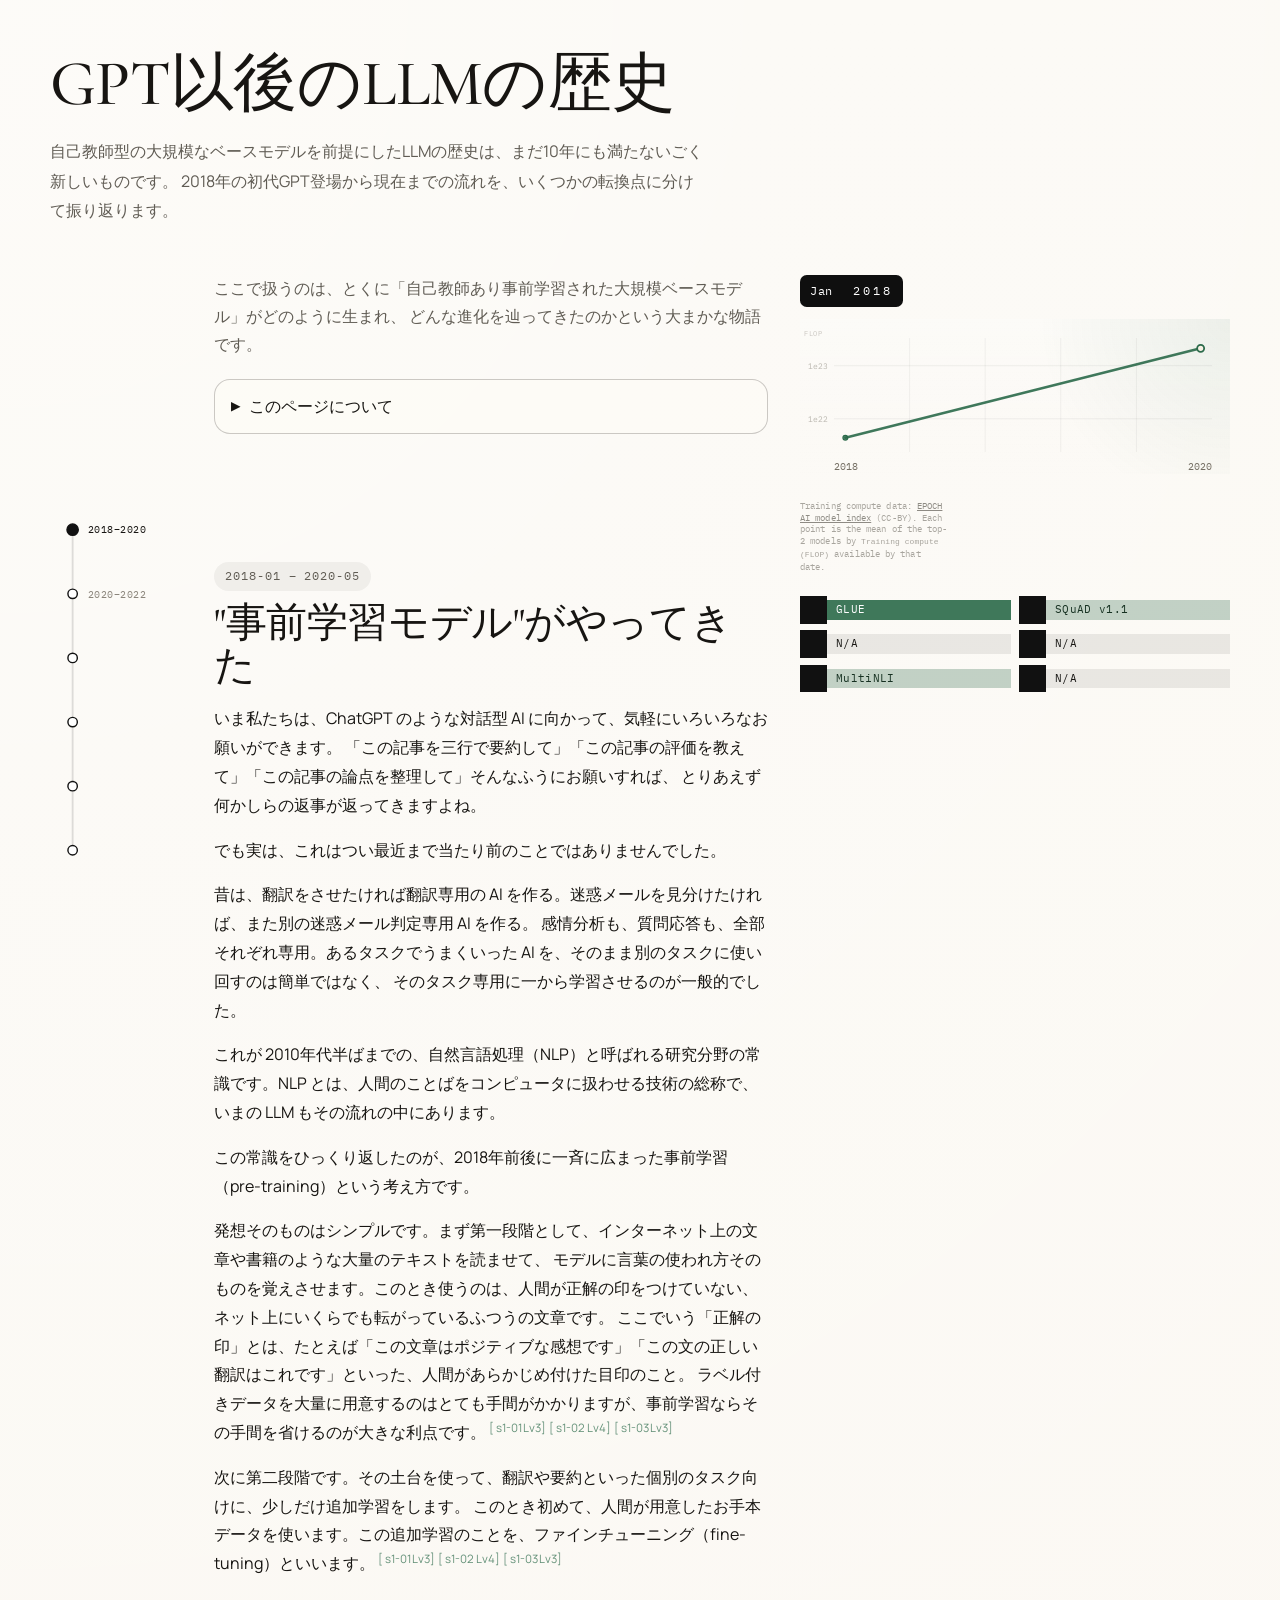
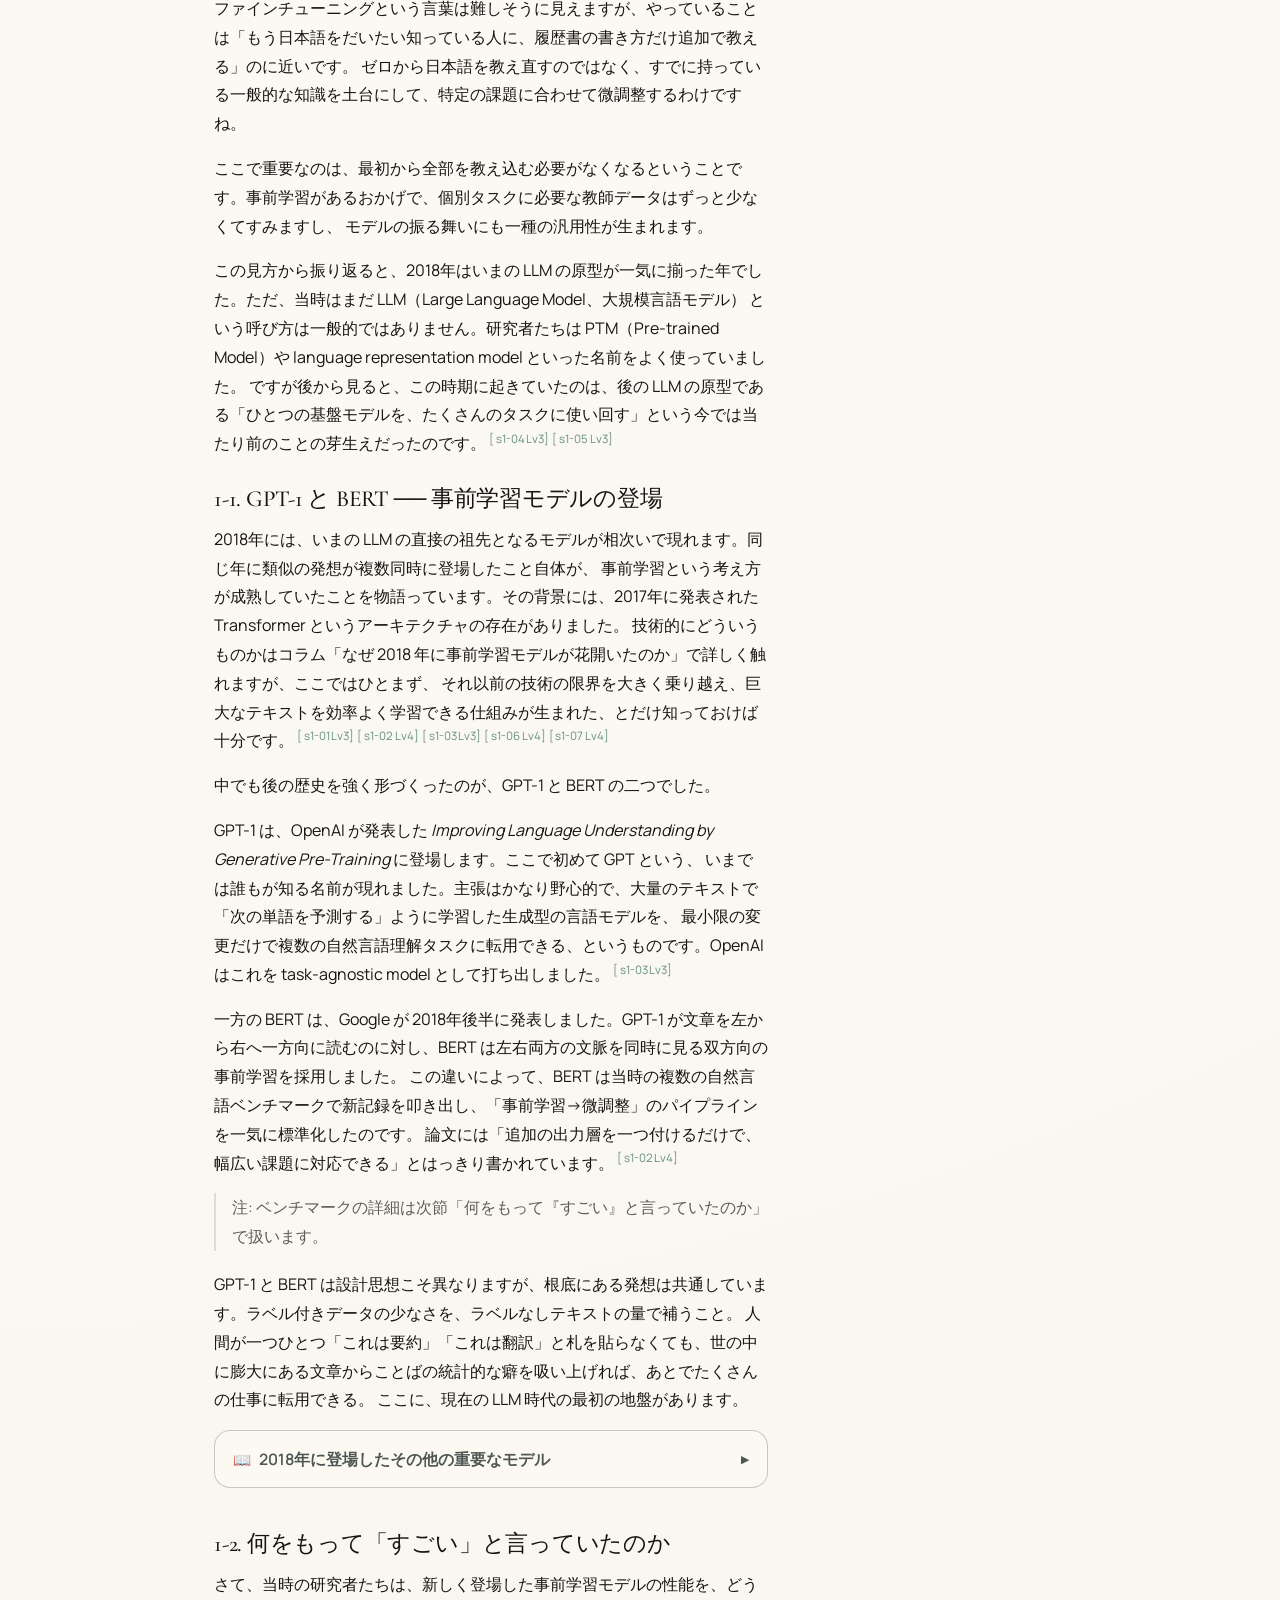
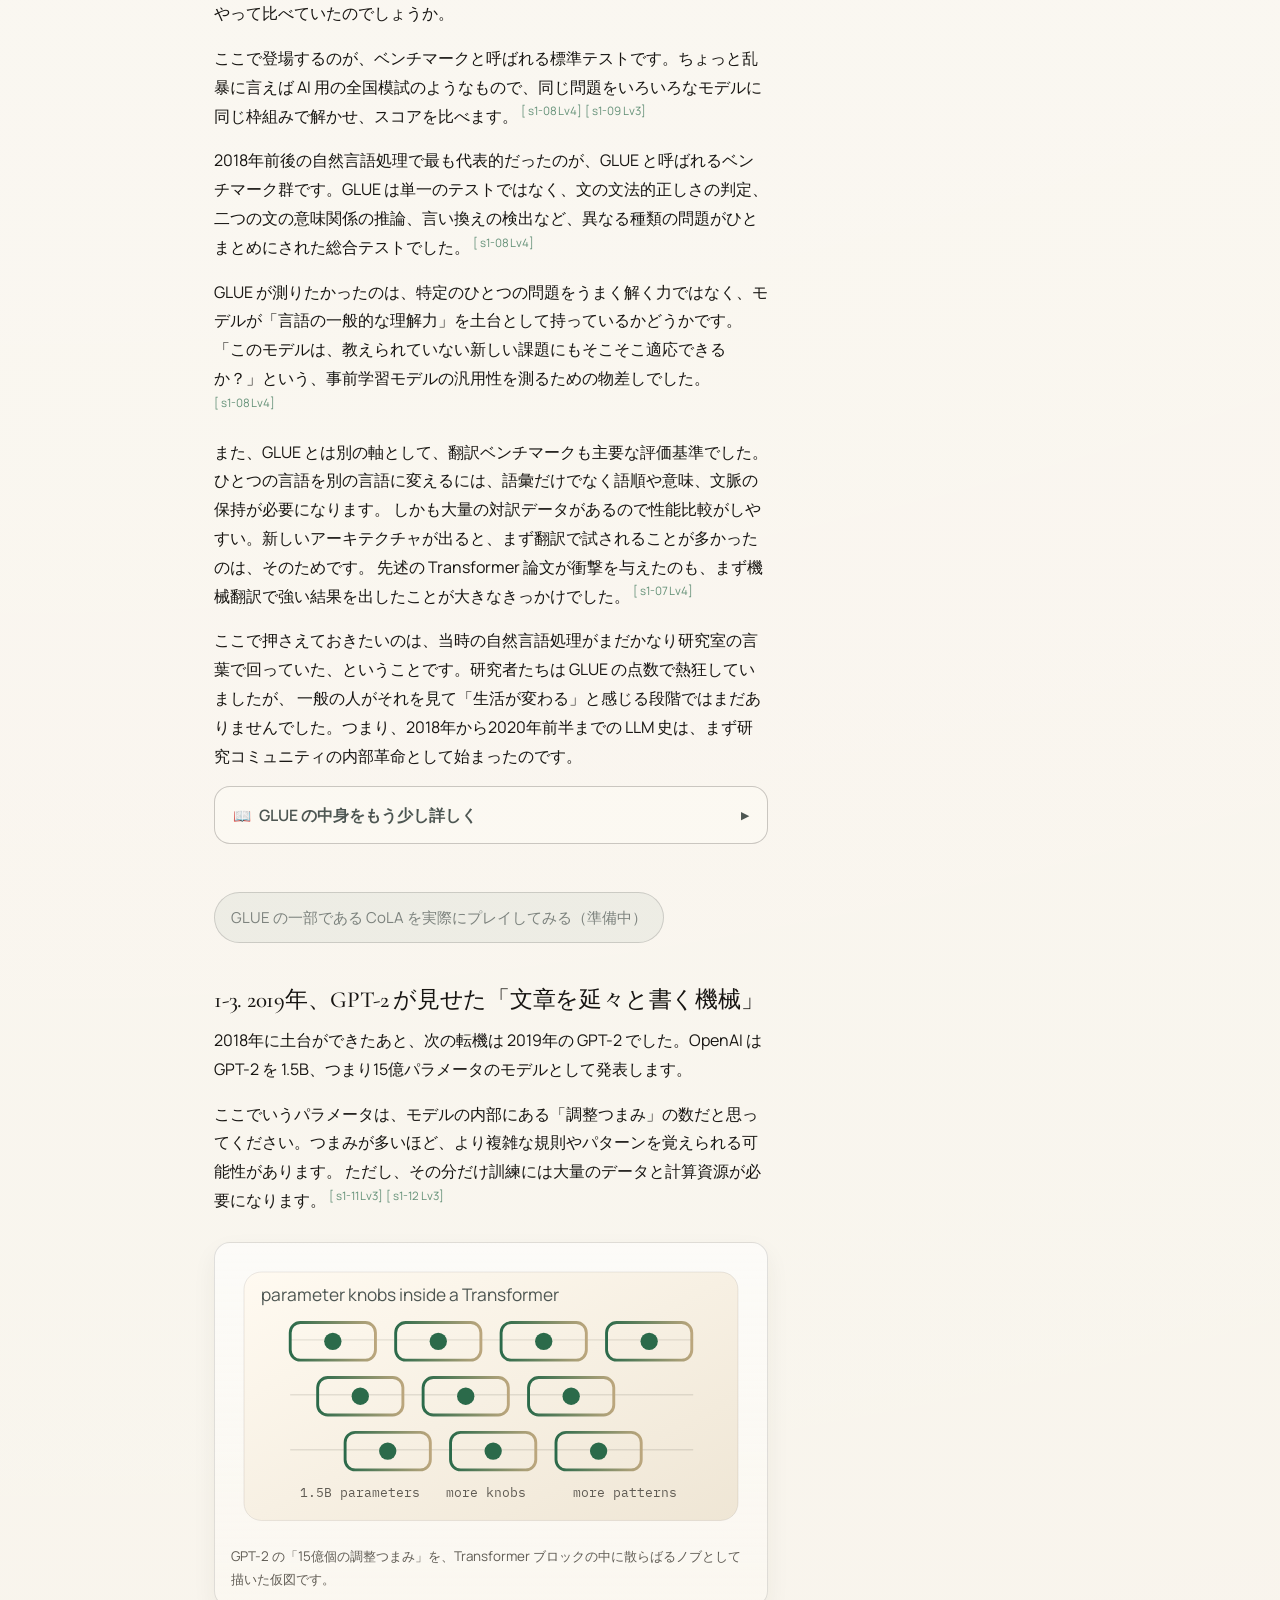
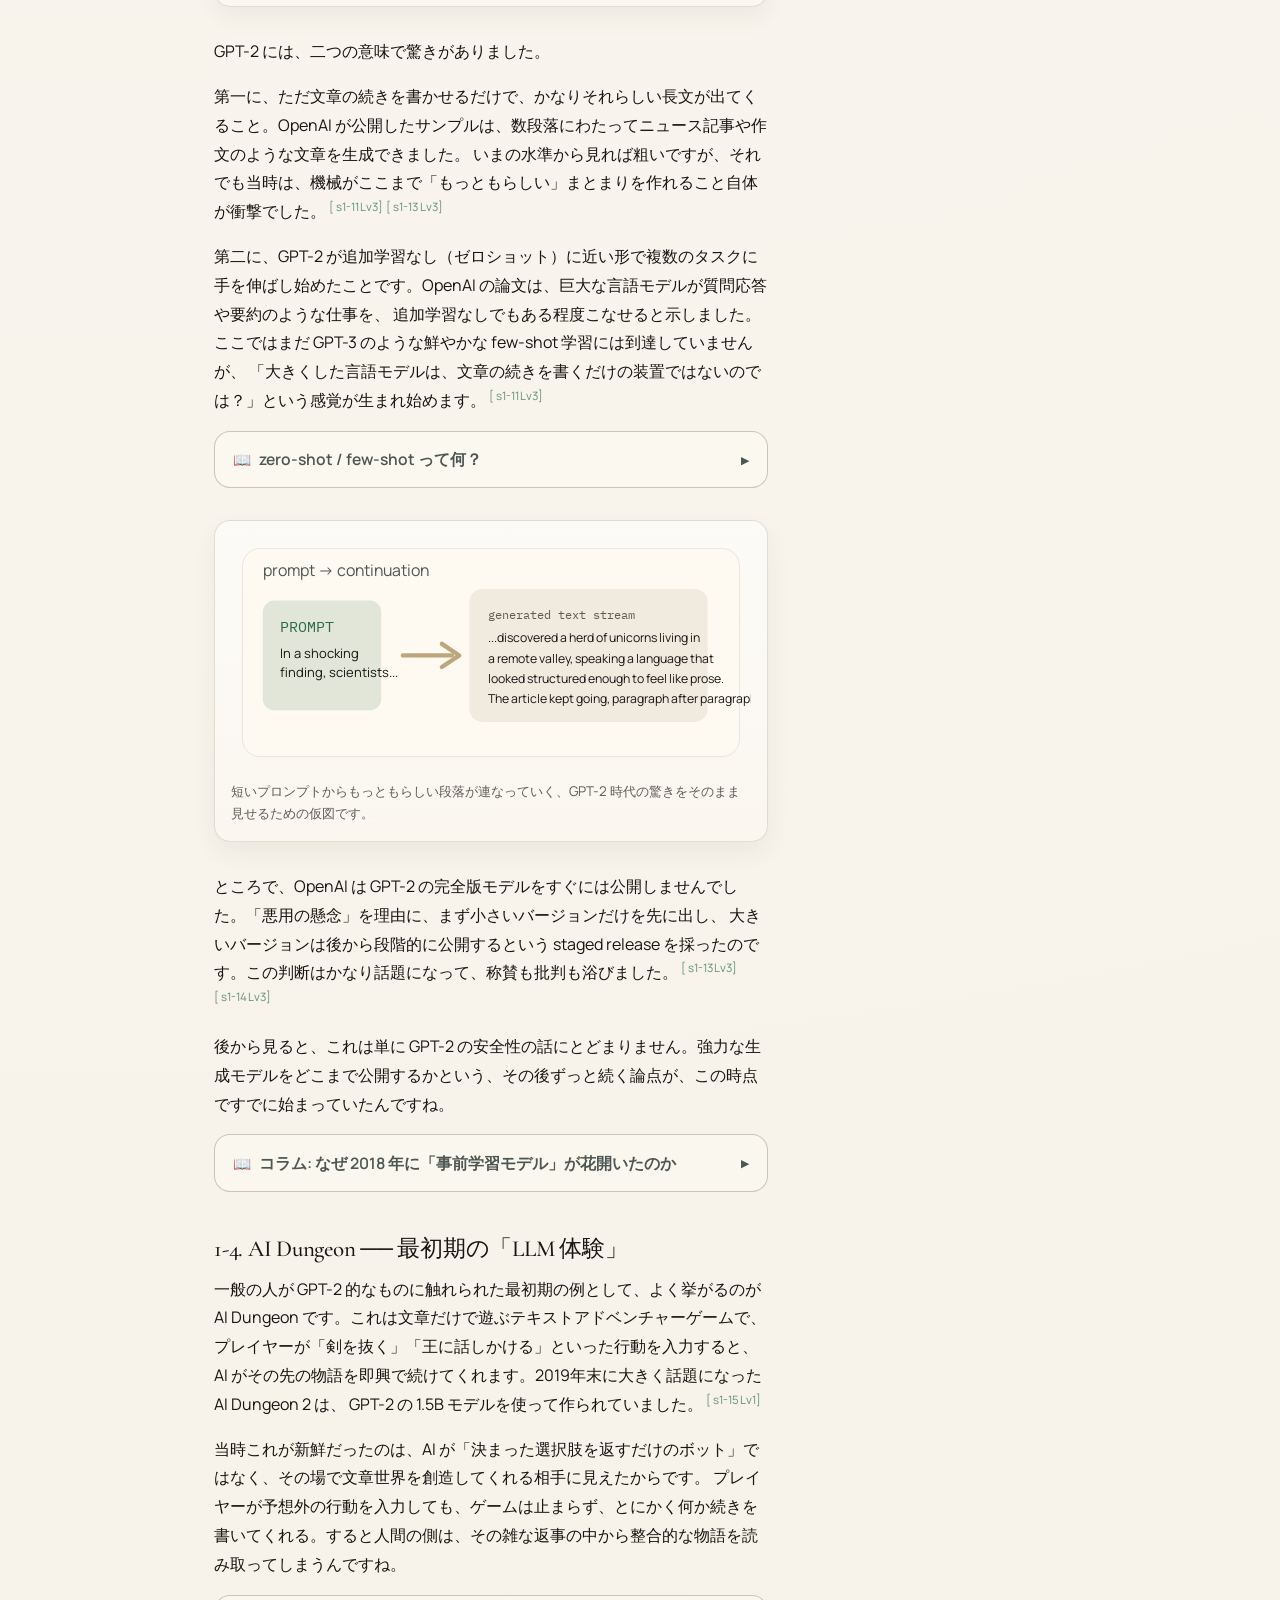
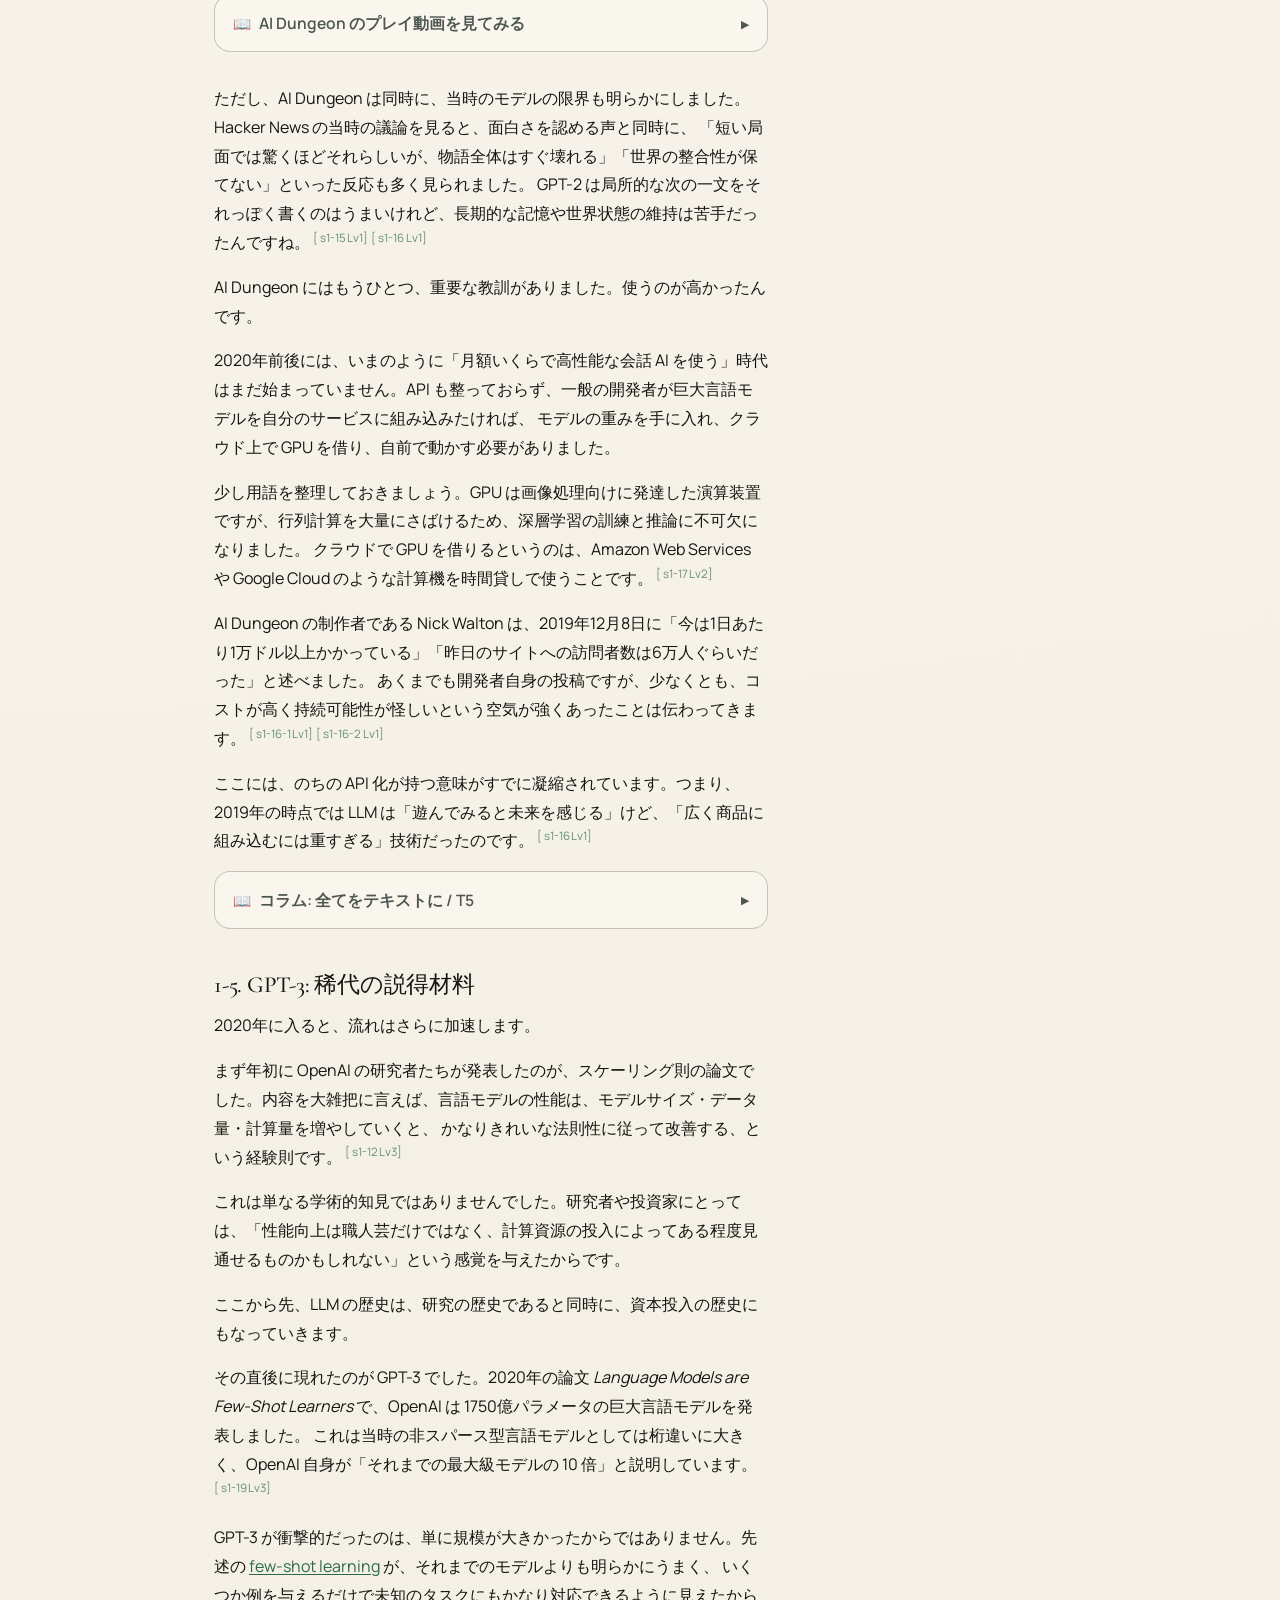
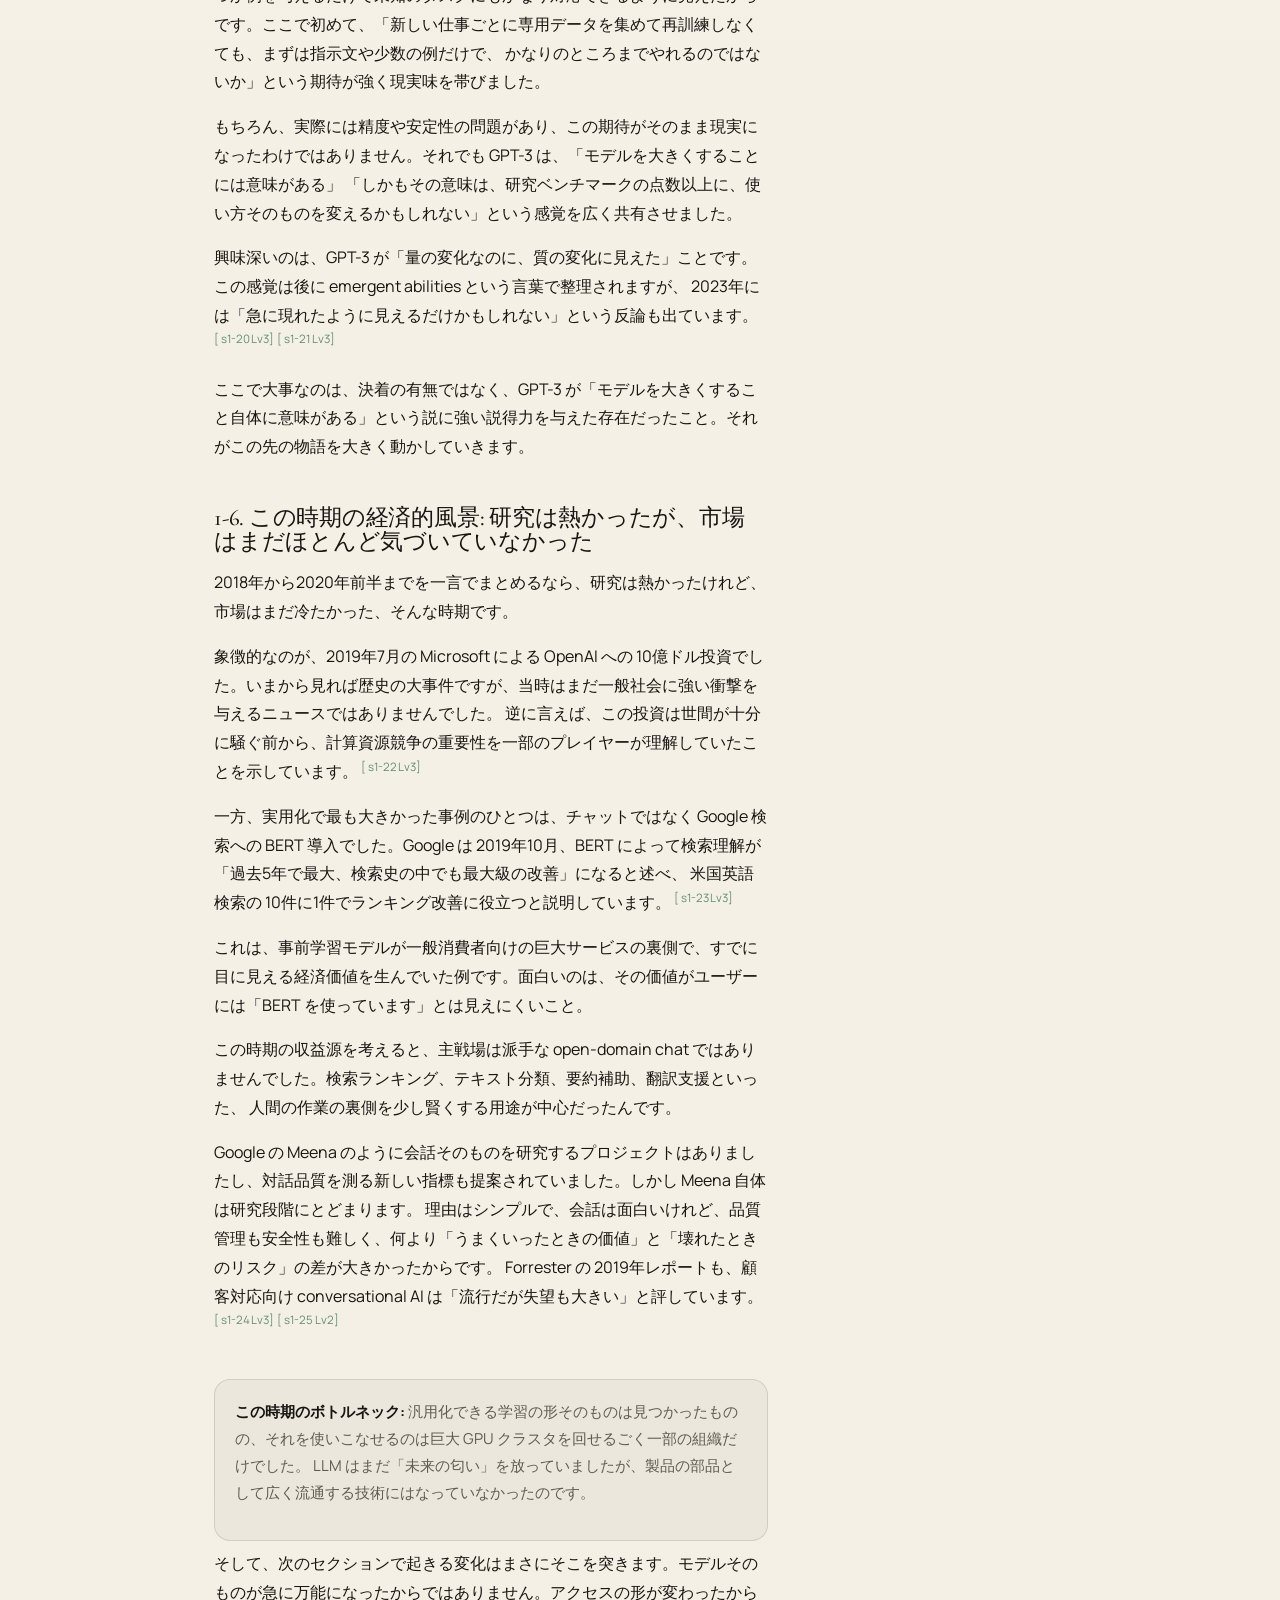
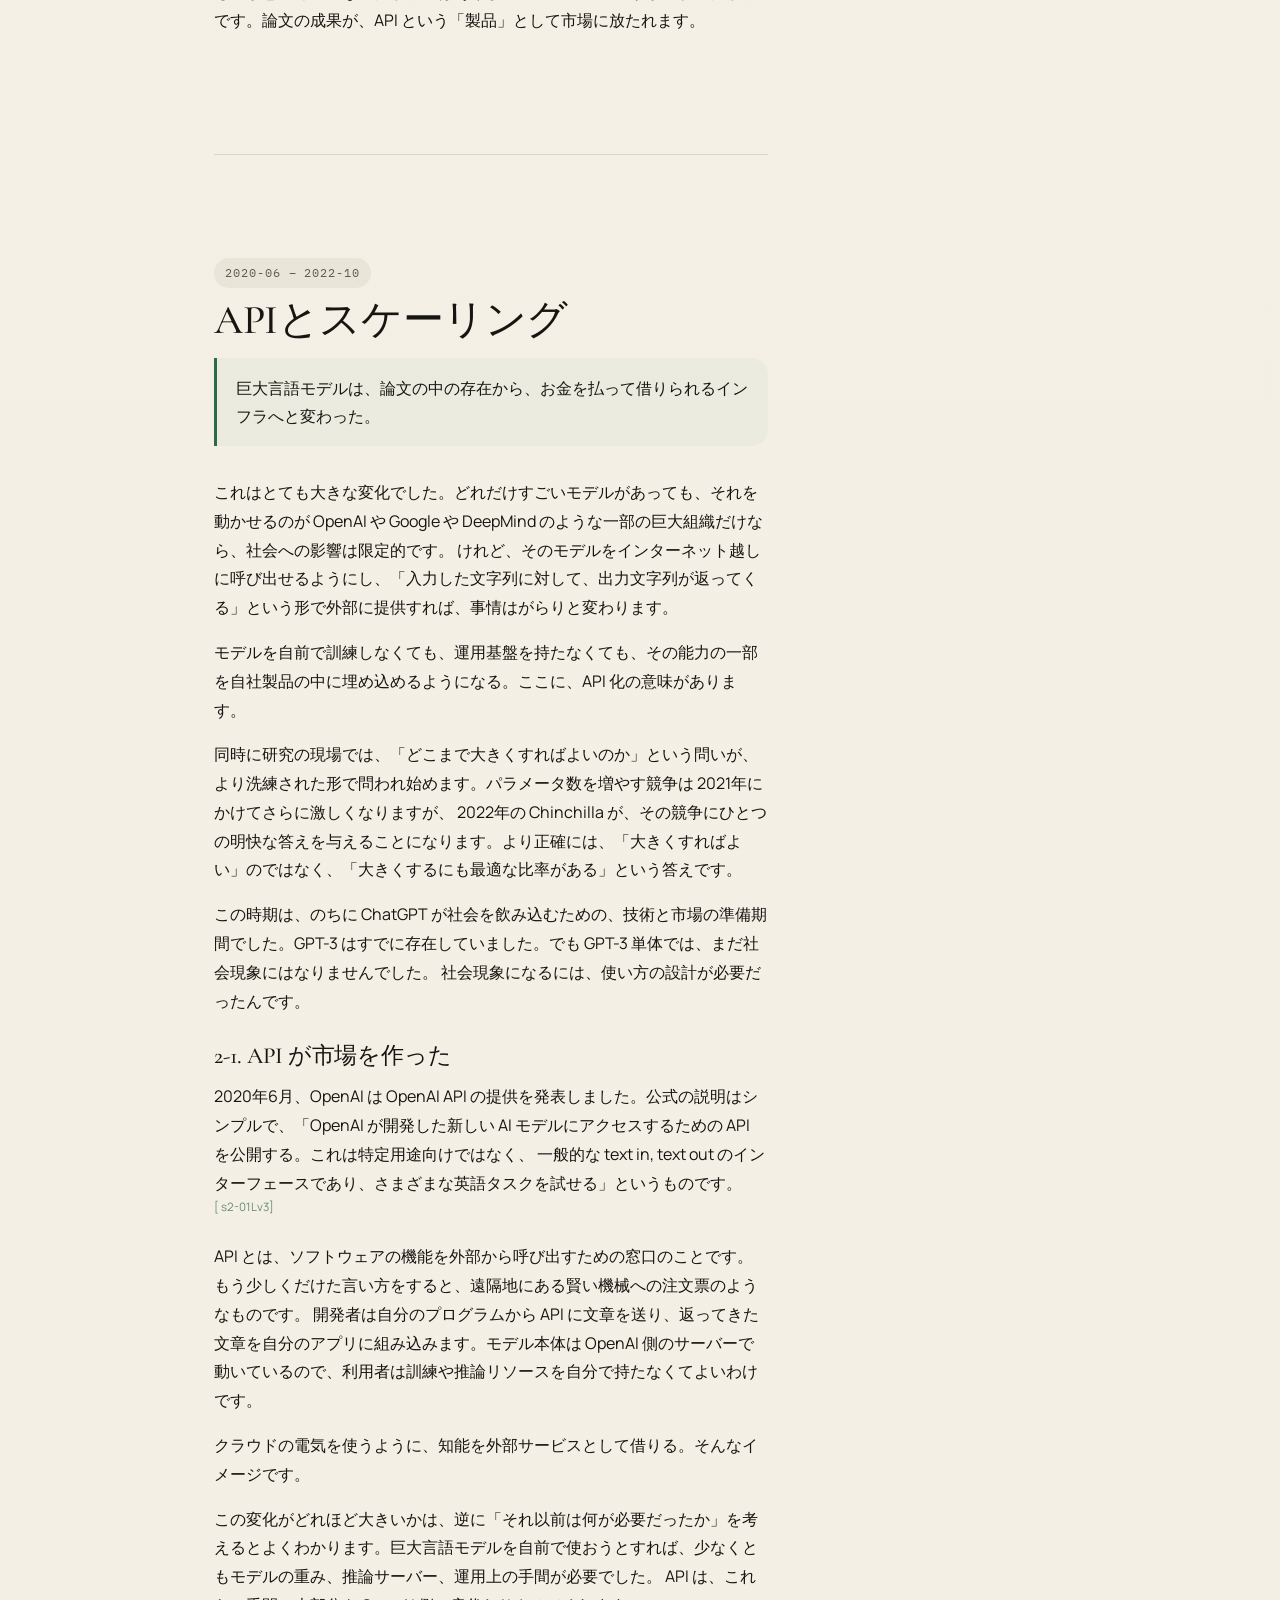
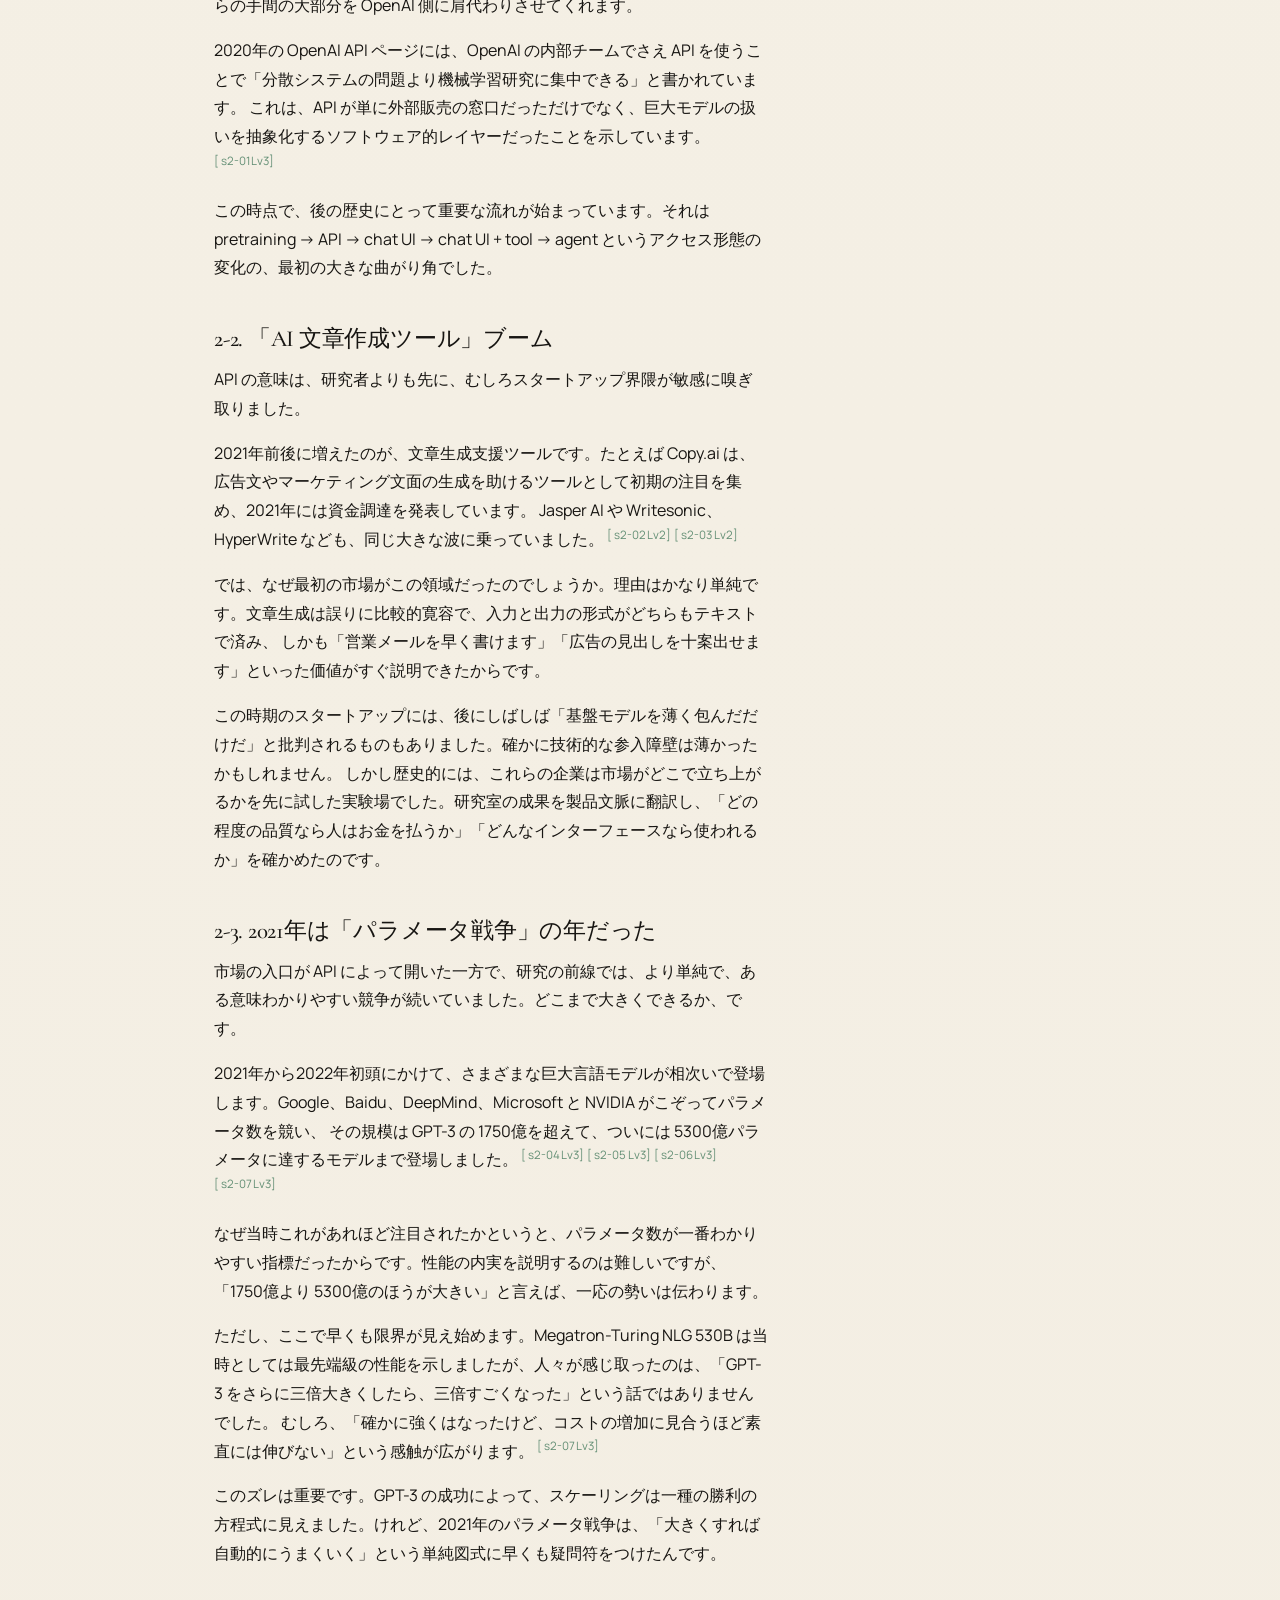
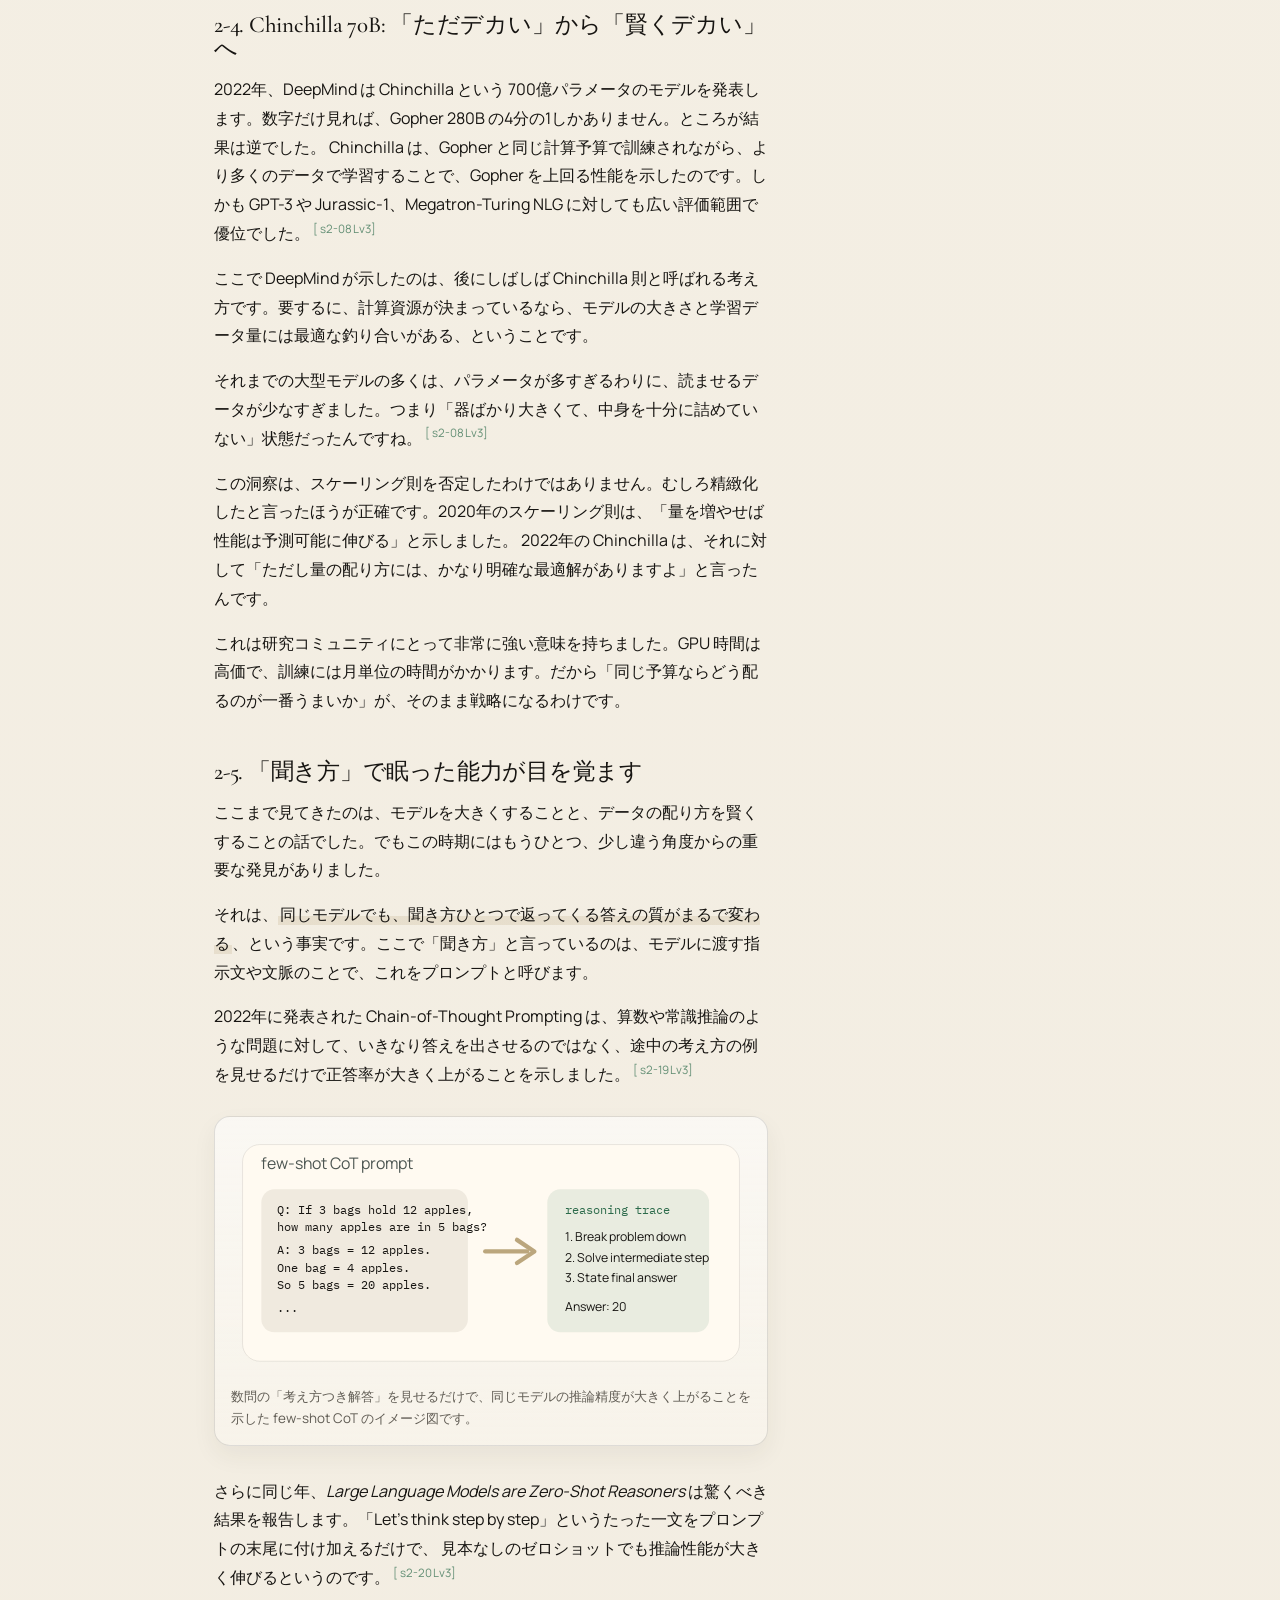
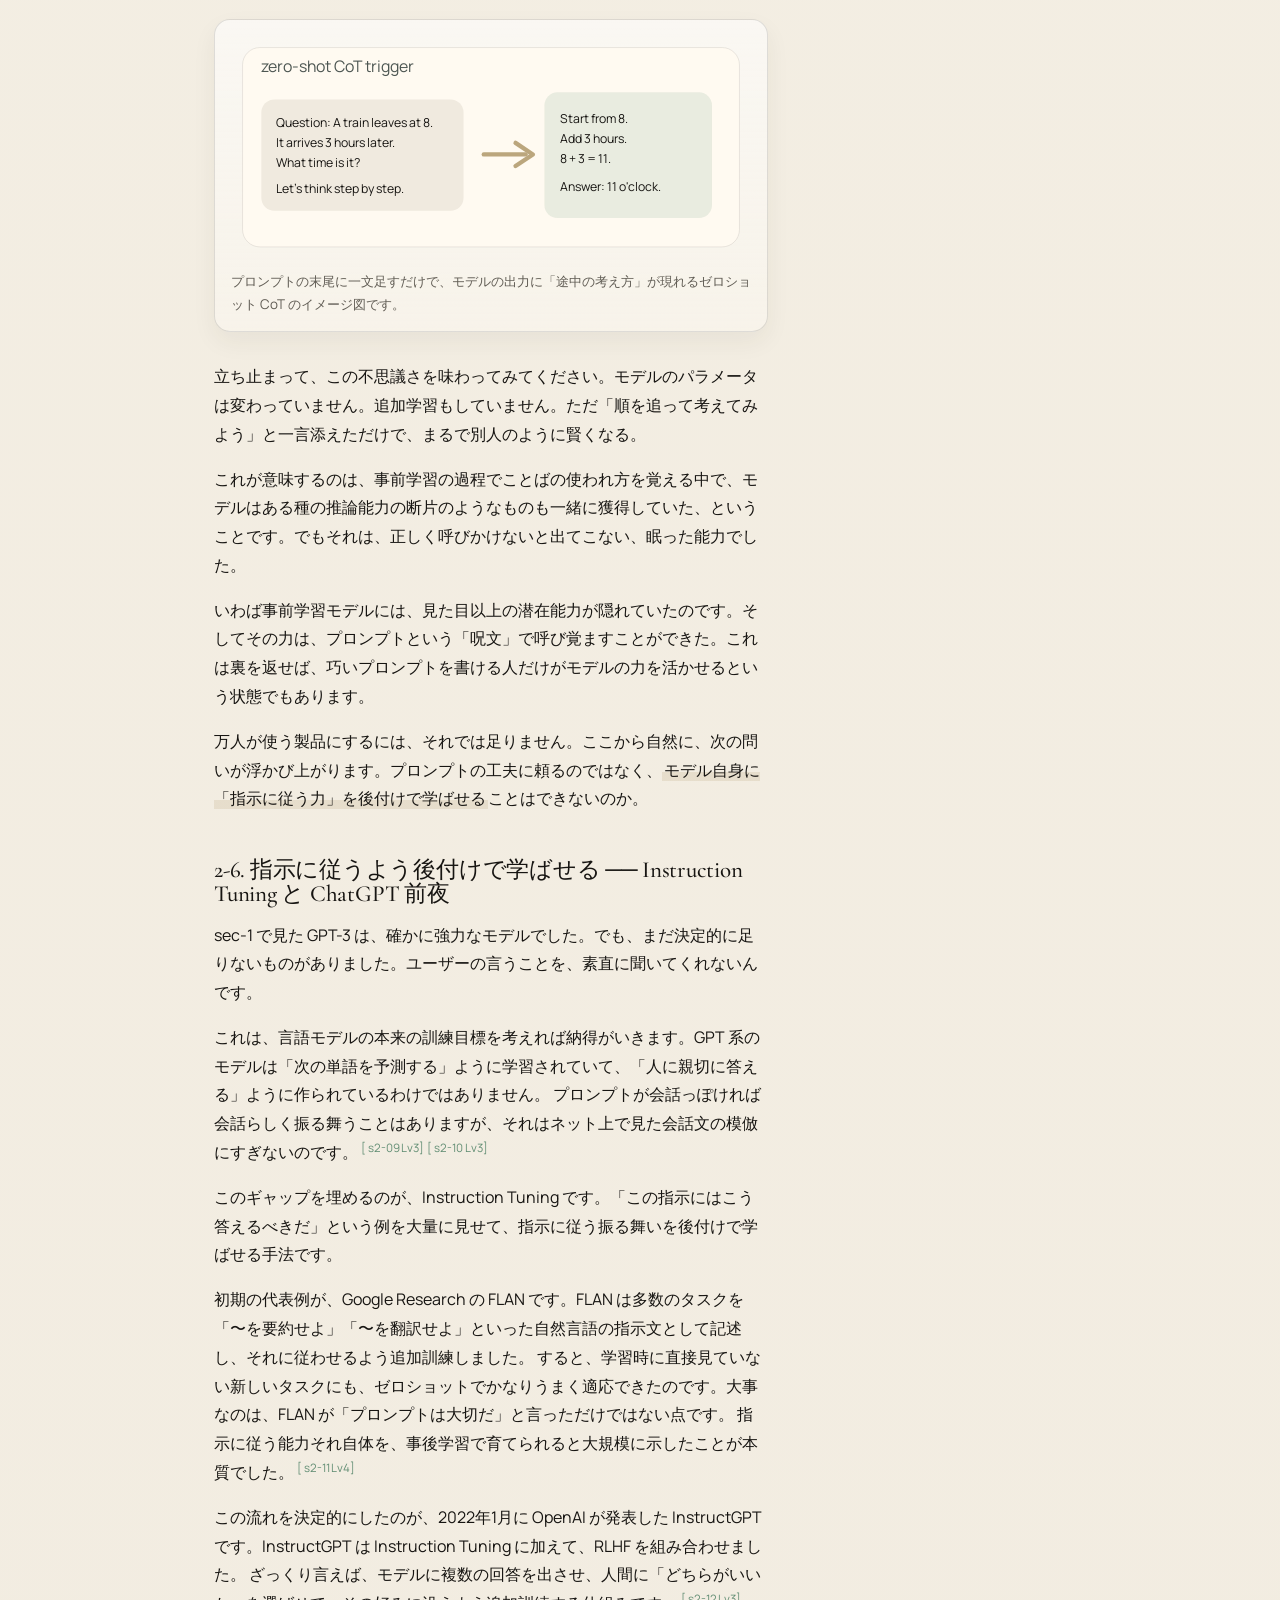
==== commit 0a395ad2: "r5" ====
--- a/index.html
+++ b/index.html
@@ -99,6 +99,14 @@
           data-subhtml="subhtml/scene-5.html"
         ></section>
 
+        <!-- Sources -->
+        <section
+          id="sources"
+          class="history-section"
+          data-toc-label="Sources"
+          data-subhtml="subhtml/sources.html"
+        ></section>
+
       </article>
 
       <!-- ===== Chart (right sidebar) ===== -->
@@ -126,6 +134,10 @@
                 <desc id="chart-desc-svg">スクロール位置に応じて各時代の compute カーブだけを表示する SVG グラフ。</desc>
               </svg>
             </div>
+            <p class="chart-source">
+              Training compute data: <a href="https://epoch.ai/data/ai-models">EPOCH AI model index</a> (CC-BY).
+              Each point is the mean of the top-2 models by <code>Training compute (FLOP)</code> available by that date.
+            </p>
 
             <div class="panel-meta-row panel-meta-row-benchmarks">
               <div class="capability-grid" id="capability-grid"></div>
@@ -136,6 +148,7 @@
     </main>
 
     <script src="static/sections-loader.js" defer></script>
+    <script src="static/scene-2-demo.js?v=20260414-2" defer></script>
     <script src="static/chart.js" defer></script>
     <script src="static/toc.js" defer></script>
   </body>
--- a/static/style.css
+++ b/static/style.css
@@ -311,6 +311,26 @@
     linear-gradient(180deg, rgba(255, 255, 255, 0.22), rgba(244, 238, 228, 0));
 }
 
+.chart-source {
+  margin: 0 0 0.7rem;
+  color: rgba(96, 92, 84, 0.54);
+  font-family: "IBM Plex Mono", ui-monospace, monospace;
+  font-size: 0.54rem;
+  letter-spacing: 0.01em;
+  line-height: 1.35;
+  max-width: 30ch;
+}
+
+.chart-source code {
+  font-size: 0.92em;
+  color: inherit;
+}
+
+.chart-source a {
+  color: rgba(96, 92, 84, 0.7);
+  text-decoration-thickness: 0.5px;
+}
+
 #history-chart {
   display: block;
   width: 100%;
@@ -495,6 +515,10 @@
     padding: 3.25rem 0;
     scroll-margin-top: 16vh;
   }
+
+  .llm-demo-grid {
+    grid-template-columns: 1fr;
+  }
 }
 
 @media (max-width: 640px) {
@@ -772,6 +796,17 @@
   color: var(--muted-soft);
 }
 
+blockquote iframe {
+  display: block;
+  width: 100%;
+  max-width: 100%;
+  aspect-ratio: 16 / 9;
+  height: auto;
+  margin-top: 0.8rem;
+  border: 0;
+  border-radius: 12px;
+}
+
 /* --- Footnote-style annotations --- */
 .fn {
   font-size: 0.85rem;
@@ -787,6 +822,230 @@
   font-family: "IBM Plex Mono", monospace;
   font-weight: 500;
   color: var(--accent);
+}
+
+.article-figure {
+  margin: 1.7rem 0 1.9rem;
+  padding: 1rem;
+  border: 1px solid var(--line);
+  border-radius: var(--radius-md);
+  background: linear-gradient(180deg, rgba(255, 255, 255, 0.58), rgba(255, 252, 246, 0.4));
+  box-shadow: 0 10px 24px rgba(54, 43, 26, 0.06);
+}
+
+.article-figure svg {
+  display: block;
+  width: 100%;
+  height: auto;
+}
+
+.article-figure figcaption {
+  margin-top: 0.75rem;
+  font-size: 0.84rem;
+  line-height: 1.65;
+  color: var(--muted);
+}
+
+.inline-demo-button {
+  display: inline-flex;
+  align-items: center;
+  justify-content: center;
+  margin: 1rem 0 0;
+  padding: 0.7rem 1rem;
+  border: 1px solid var(--line-strong);
+  border-radius: 999px;
+  background: rgba(43, 106, 74, 0.08);
+  color: var(--accent-2);
+  font: inherit;
+  font-size: 0.94rem;
+}
+
+.inline-demo-button[disabled] {
+  cursor: not-allowed;
+  opacity: 0.72;
+}
+
+.demo-placeholder {
+  margin-top: 0.9rem;
+}
+
+.demo-placeholder p:last-child {
+  margin-bottom: 0;
+}
+
+.llm-demo {
+  margin-top: 1.15rem;
+}
+
+.llm-demo-warning {
+  margin-bottom: 1rem;
+  padding: 1rem 1.05rem;
+  border: 1px solid var(--line-strong);
+  border-radius: var(--radius-md);
+  background: rgba(187, 166, 125, 0.11);
+}
+
+.llm-demo-warning p {
+  max-width: none;
+  font-size: 0.92rem;
+  color: var(--ink);
+}
+
+.llm-demo-consent {
+  display: flex;
+  align-items: flex-start;
+  gap: 0.7rem;
+  margin-top: 0.85rem;
+  font-size: 0.92rem;
+  line-height: 1.65;
+  color: var(--ink);
+}
+
+.llm-demo-consent input {
+  margin-top: 0.2rem;
+  accent-color: var(--accent);
+}
+
+.llm-demo-controls {
+  margin-bottom: 1rem;
+}
+
+.llm-demo-label {
+  display: block;
+  margin-bottom: 0.45rem;
+  font-size: 0.88rem;
+  font-weight: 600;
+  letter-spacing: 0.04em;
+  text-transform: uppercase;
+  color: var(--muted);
+}
+
+.llm-demo-prompt {
+  width: 100%;
+  min-height: 7.5rem;
+  padding: 0.9rem 1rem;
+  border: 1px solid var(--line-strong);
+  border-radius: var(--radius-md);
+  background: rgba(255, 255, 255, 0.68);
+  color: var(--ink);
+  font: inherit;
+  font-size: 0.98rem;
+  line-height: 1.7;
+  resize: vertical;
+}
+
+.llm-demo-prompt:focus {
+  outline: 2px solid rgba(43, 106, 74, 0.18);
+  outline-offset: 2px;
+}
+
+.llm-demo-actions {
+  display: flex;
+  justify-content: flex-end;
+  margin: 0 0 1rem;
+}
+
+.llm-demo-grid {
+  display: grid;
+  grid-template-columns: repeat(2, minmax(0, 1fr));
+  gap: 1rem;
+}
+
+.llm-demo-model {
+  display: flex;
+  flex-direction: column;
+  gap: 0.8rem;
+  padding: 1rem;
+  border: 1px solid var(--line);
+  border-radius: var(--radius-md);
+  background: linear-gradient(180deg, rgba(255, 255, 255, 0.66), rgba(255, 252, 246, 0.46));
+}
+
+.llm-demo-model-head {
+  display: flex;
+  align-items: flex-start;
+  justify-content: space-between;
+  gap: 0.8rem;
+}
+
+.llm-demo-model h4 {
+  margin: 0.08rem 0 0;
+  font-size: 1rem;
+}
+
+.llm-demo-kicker {
+  margin: 0;
+  font-family: "IBM Plex Mono", ui-monospace, monospace;
+  font-size: 0.74rem;
+  letter-spacing: 0.08em;
+  text-transform: uppercase;
+  color: var(--muted);
+}
+
+.llm-demo-chip {
+  display: inline-flex;
+  align-items: center;
+  padding: 0.28rem 0.62rem;
+  border-radius: 999px;
+  background: rgba(43, 106, 74, 0.08);
+  color: var(--accent);
+  font-family: "IBM Plex Mono", ui-monospace, monospace;
+  font-size: 0.72rem;
+  letter-spacing: 0.04em;
+  white-space: nowrap;
+}
+
+.llm-demo-model-copy {
+  margin: 0;
+  max-width: none;
+  font-size: 0.9rem;
+  color: var(--muted);
+}
+
+.llm-demo-model .inline-demo-button {
+  margin: 0;
+  align-self: flex-start;
+}
+
+.llm-demo-status {
+  margin: 0;
+  max-width: none;
+  min-height: 1.8em;
+  font-size: 0.86rem;
+  color: var(--muted);
+}
+
+.llm-demo-progress {
+  position: relative;
+  width: 100%;
+  height: 0.45rem;
+  overflow: hidden;
+  border-radius: 999px;
+  background: rgba(23, 21, 18, 0.08);
+}
+
+.llm-demo-progress-bar {
+  display: block;
+  width: 0%;
+  height: 100%;
+  border-radius: inherit;
+  background: linear-gradient(90deg, #c6b082 0%, #2b6a4a 100%);
+  transition: width 160ms ease;
+}
+
+.llm-demo-output {
+  margin: 0;
+  min-height: 14rem;
+  padding: 1rem;
+  overflow: auto;
+  border-radius: var(--radius-md);
+  background: #1b1a18;
+  color: #f4efe4;
+  font-family: "IBM Plex Mono", ui-monospace, monospace;
+  font-size: 0.84rem;
+  line-height: 1.72;
+  white-space: pre-wrap;
+  word-break: break-word;
 }
 
 /* --- Key term first appearance --- */
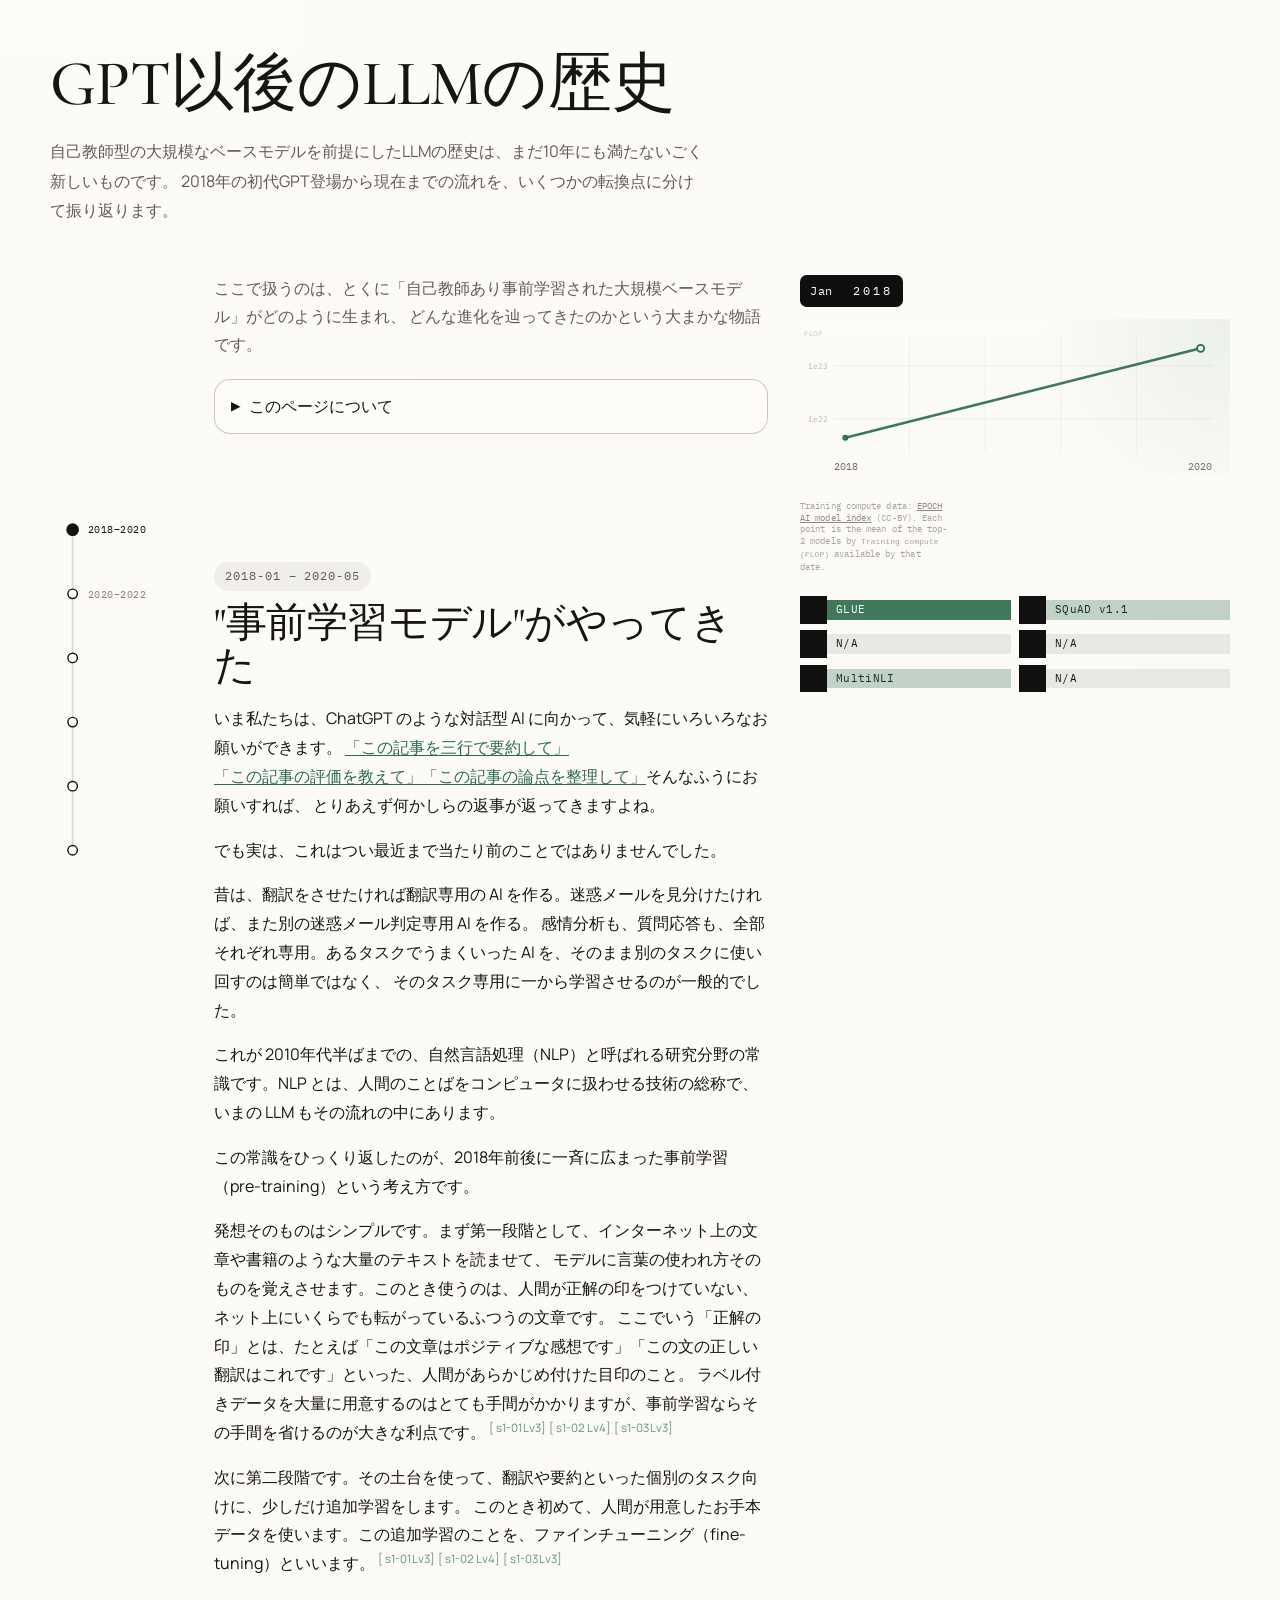
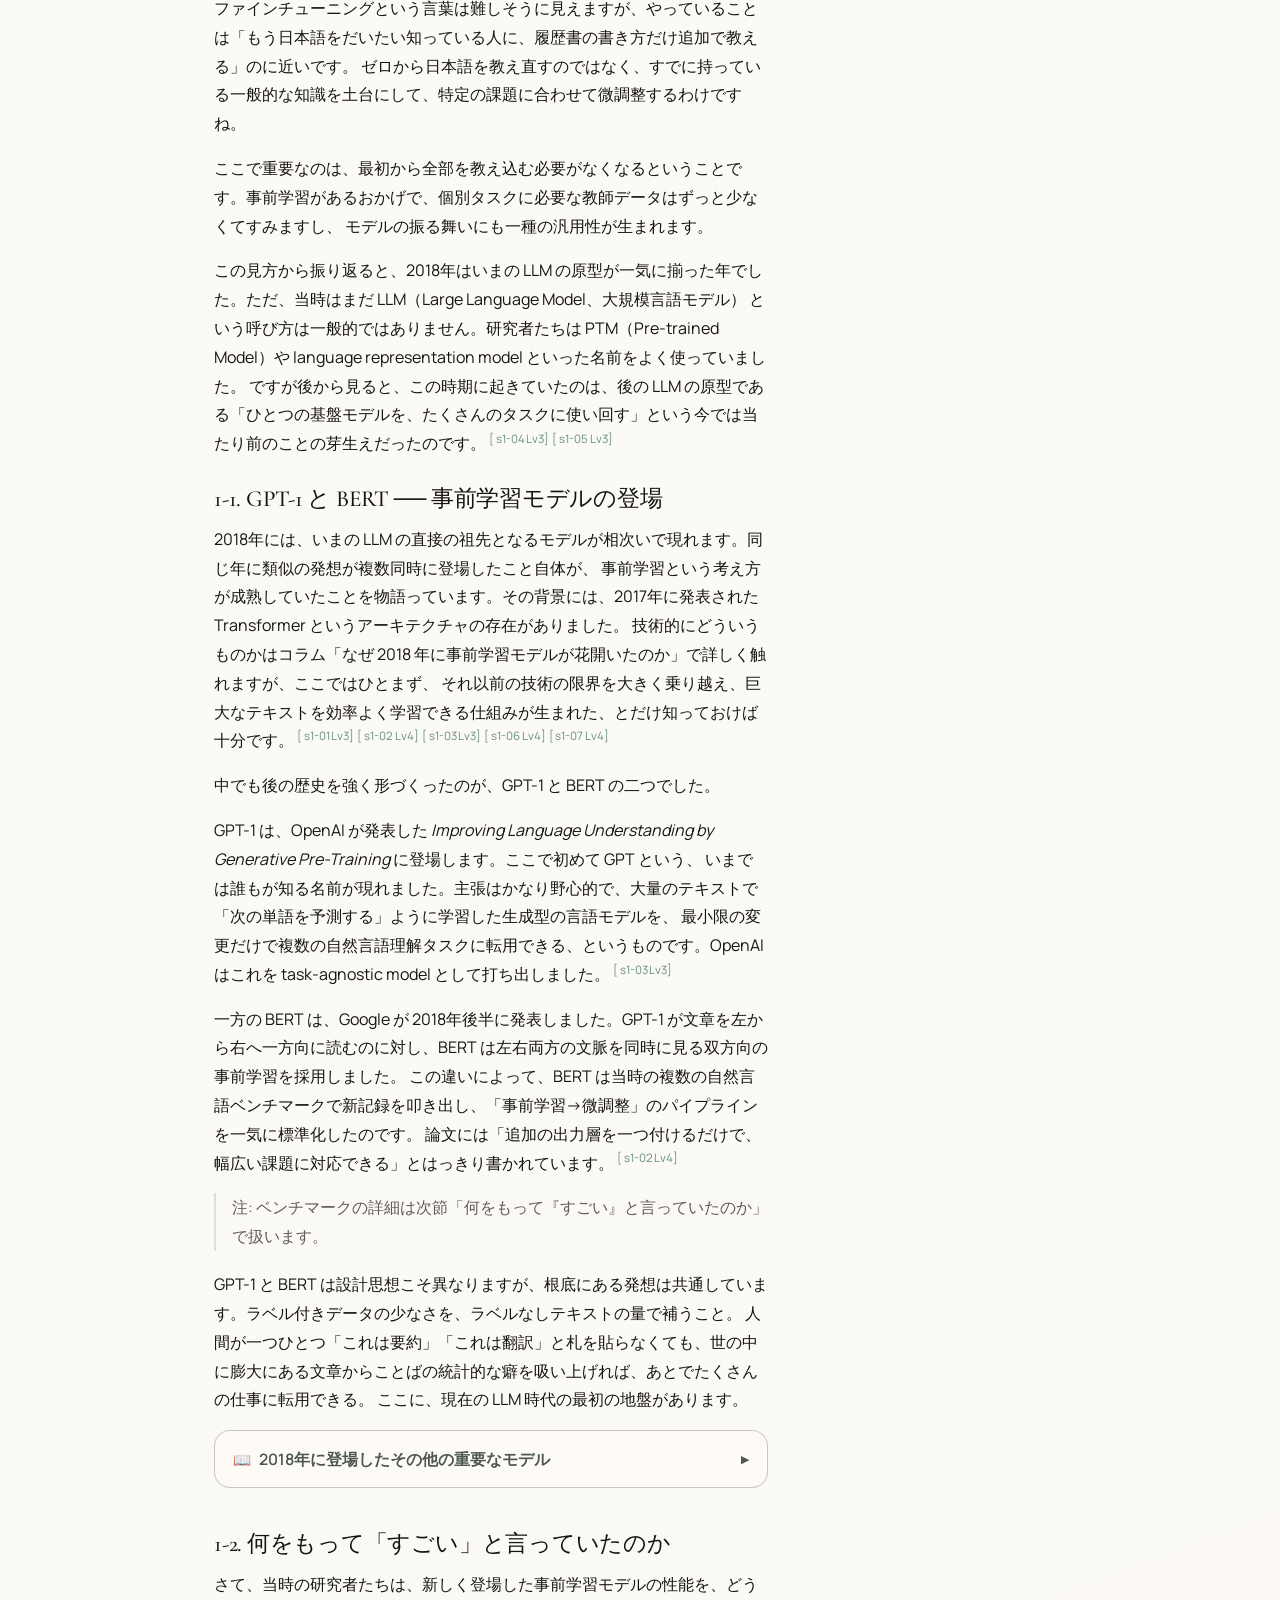
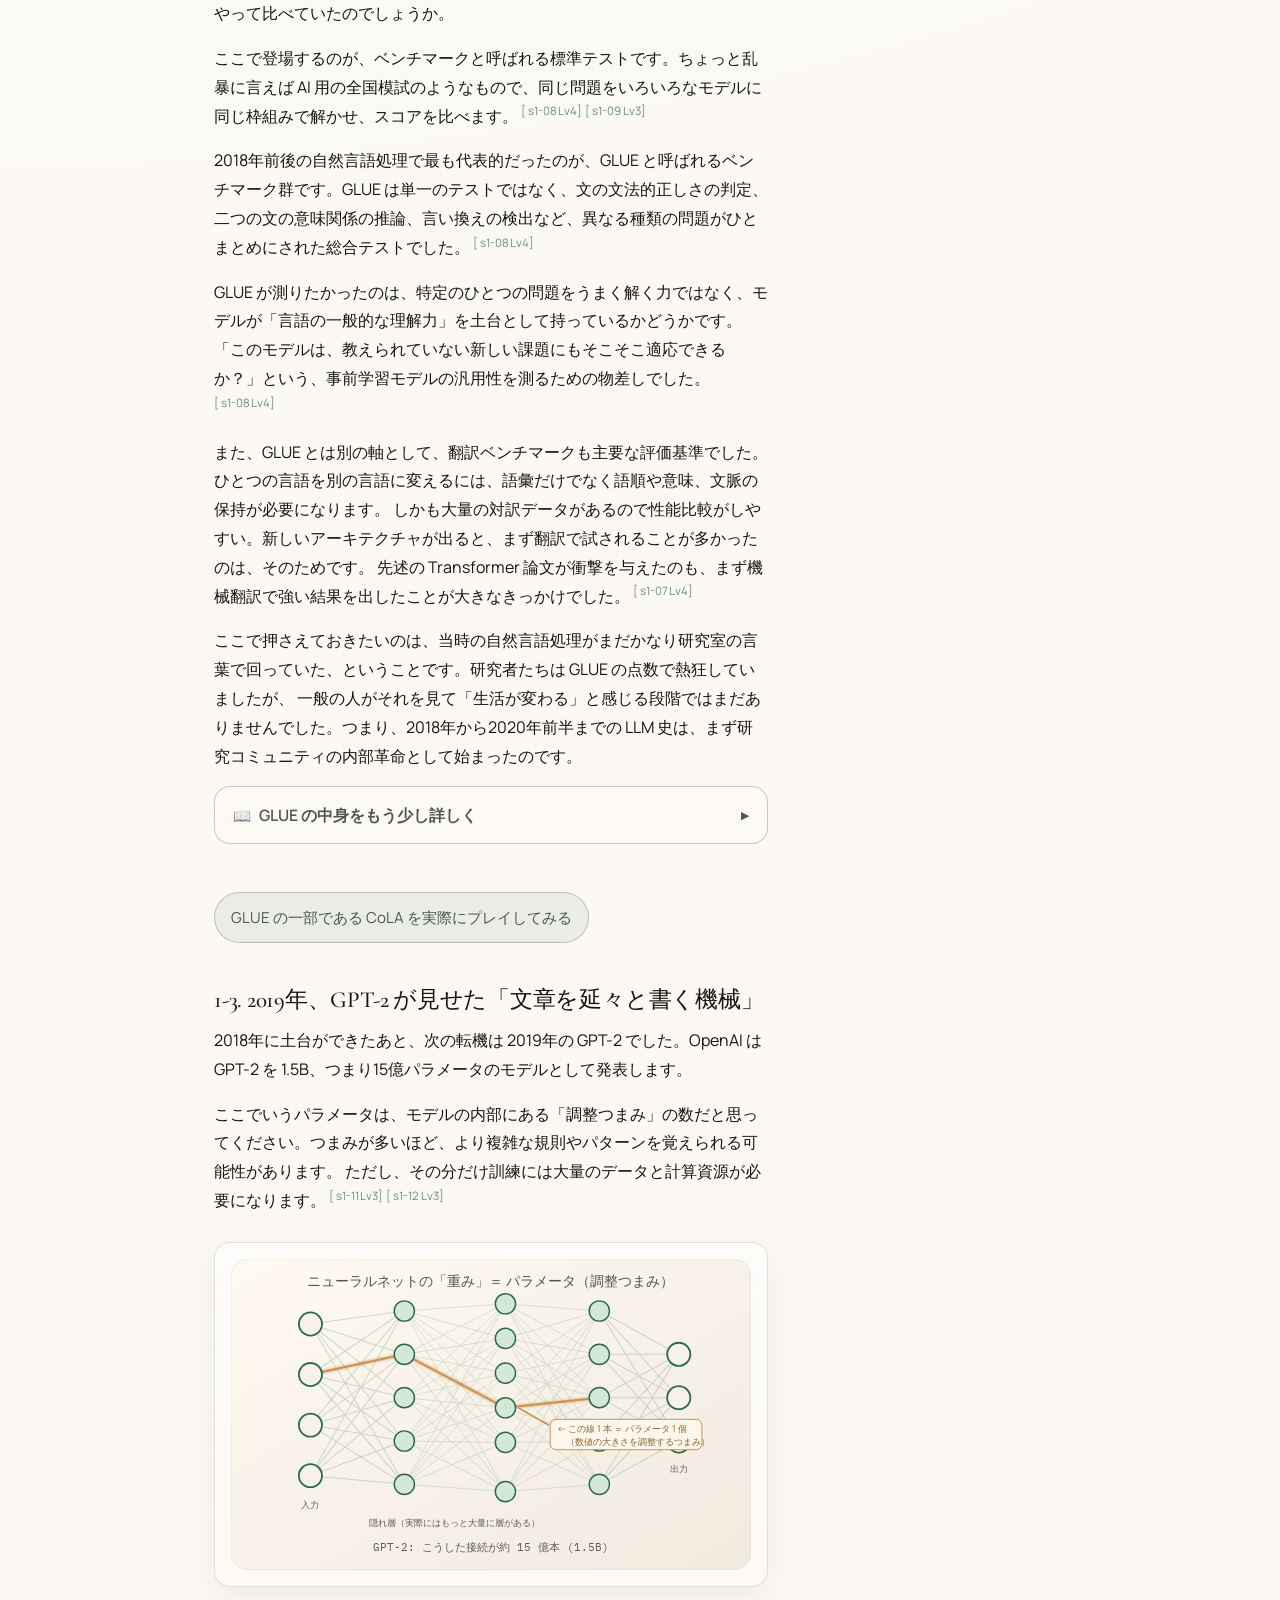
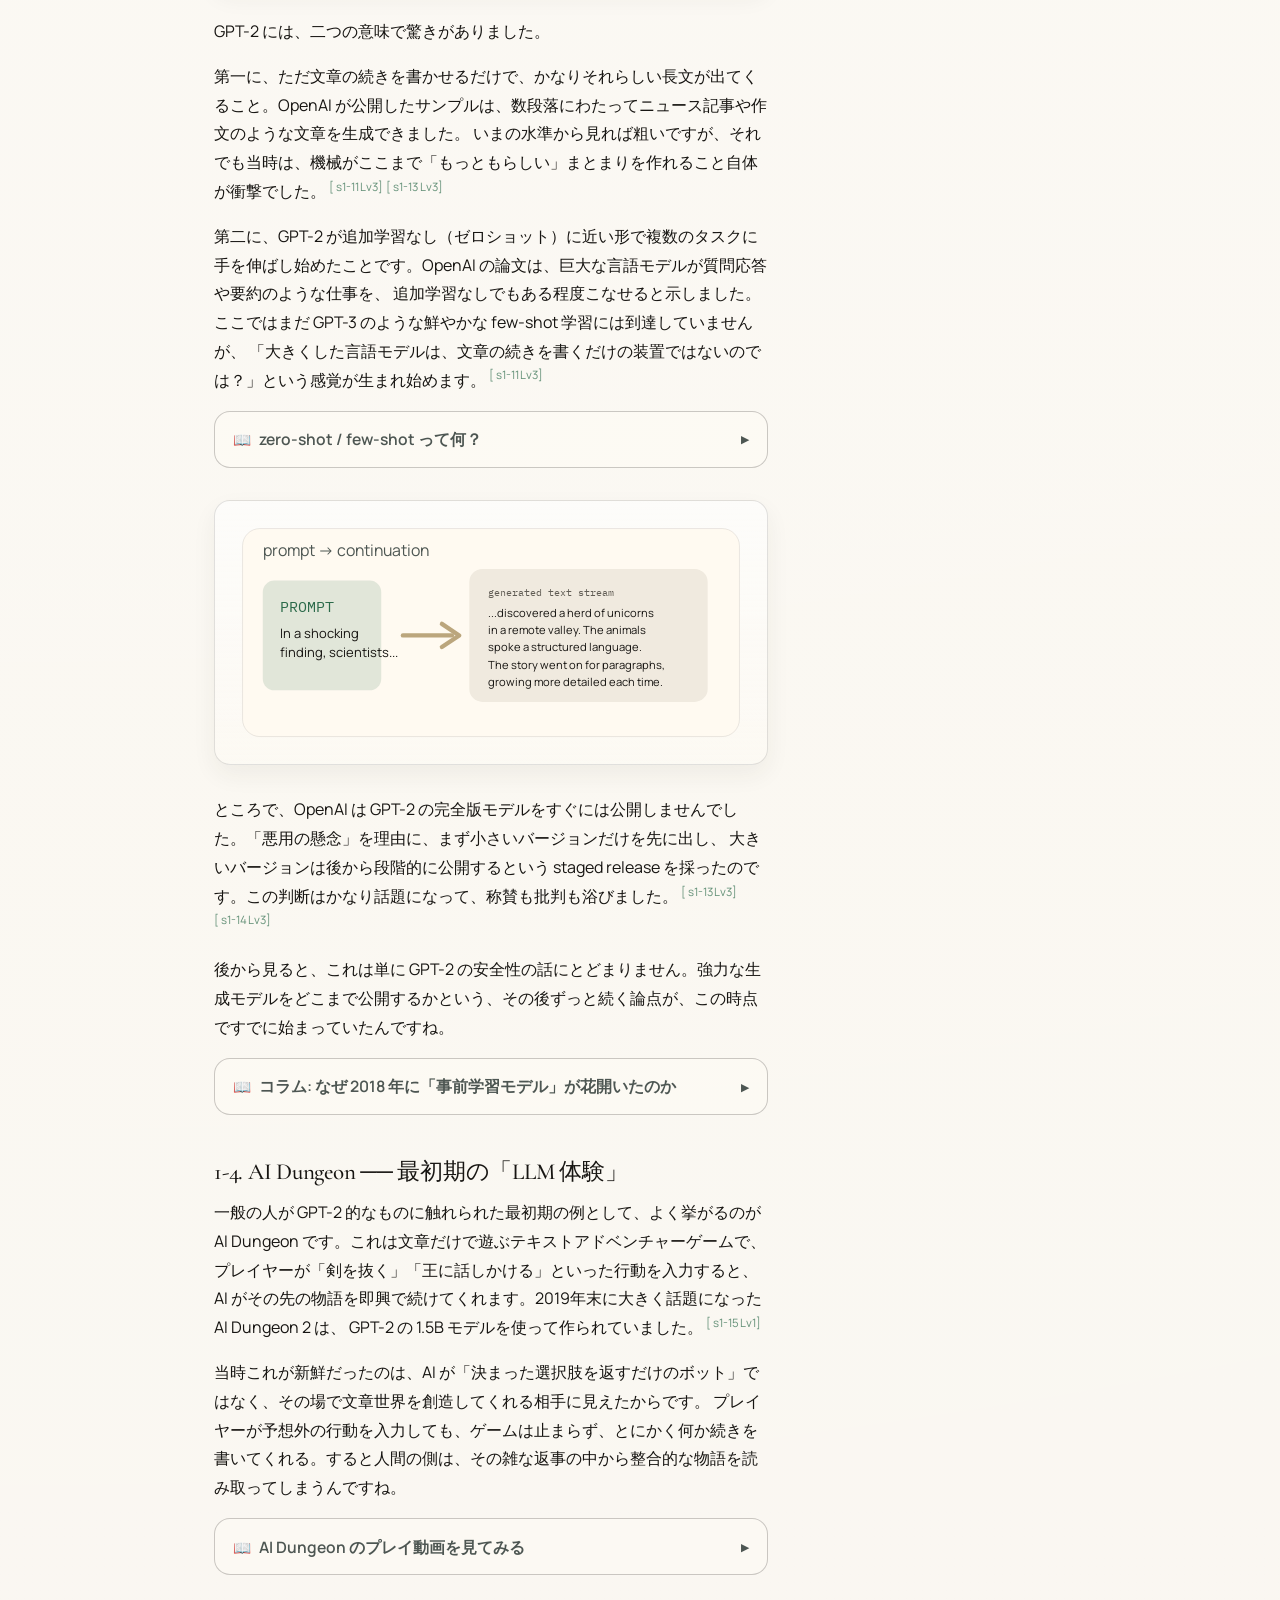
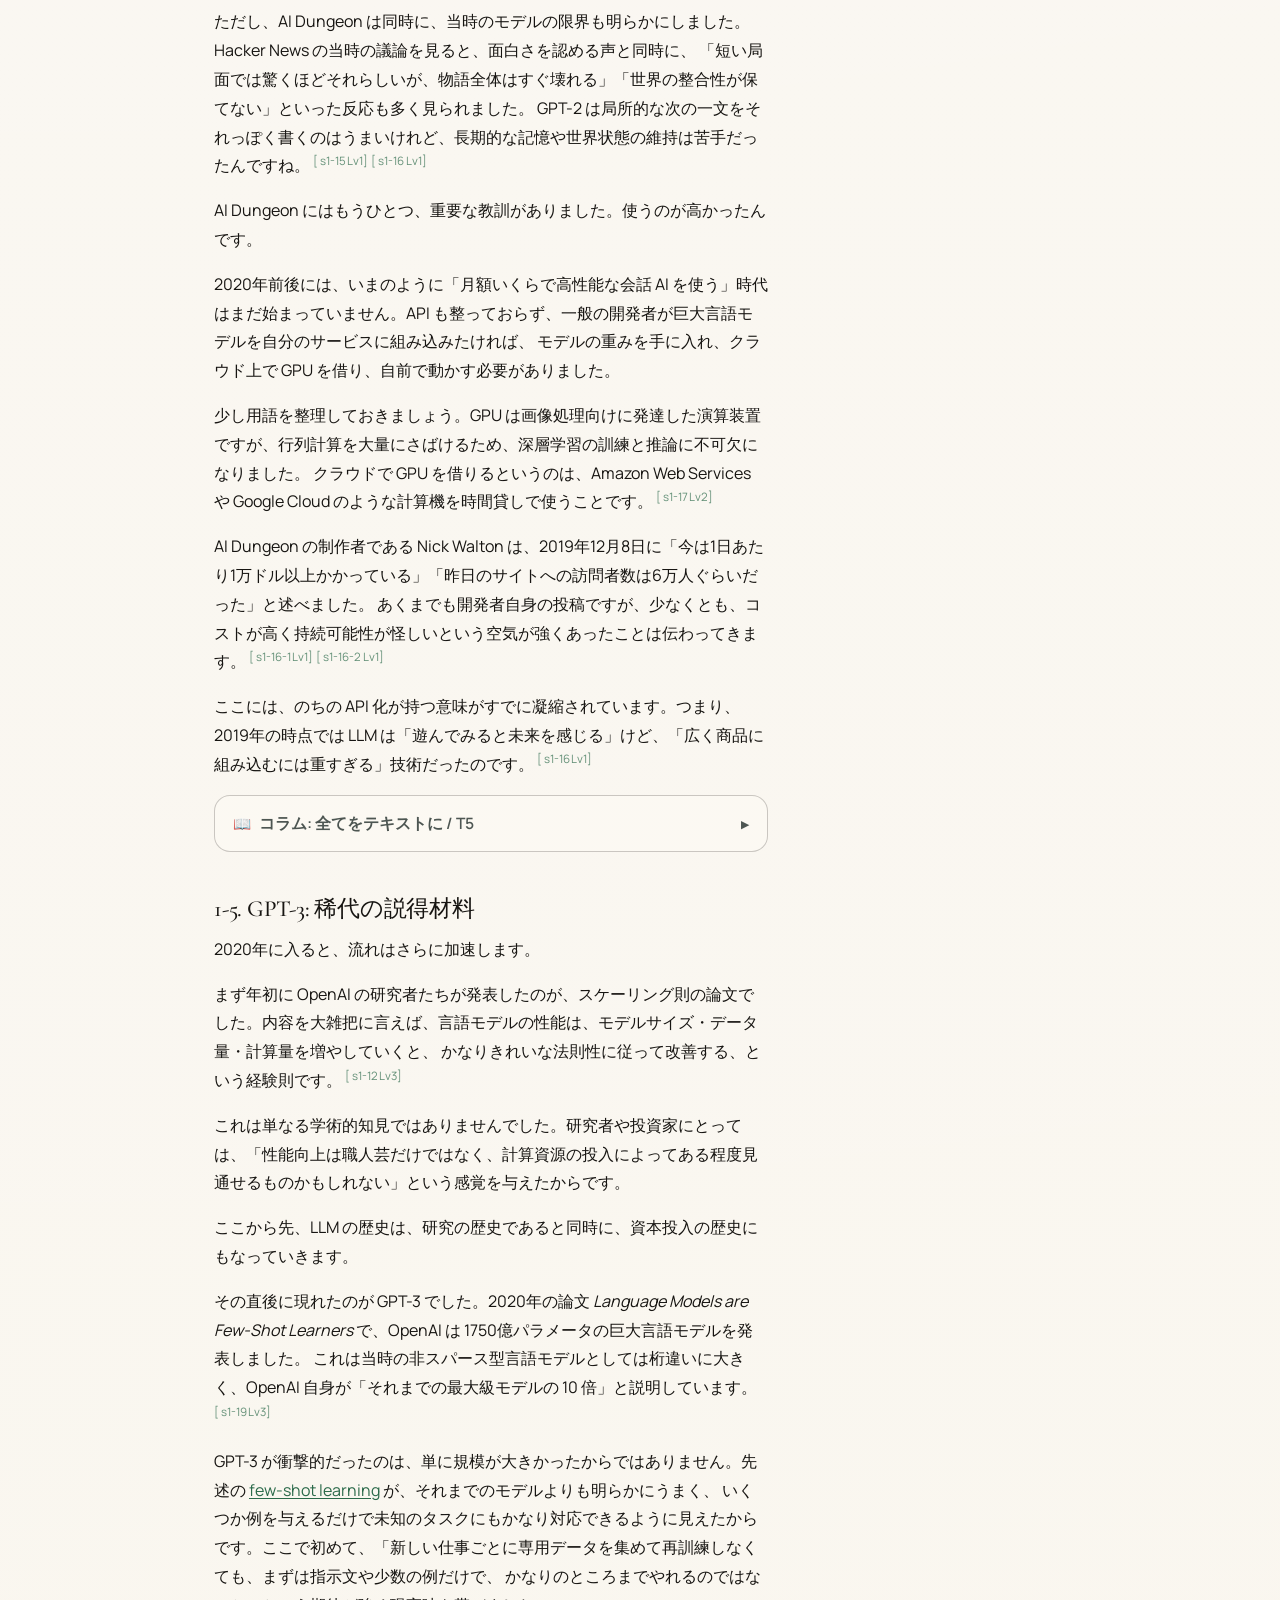
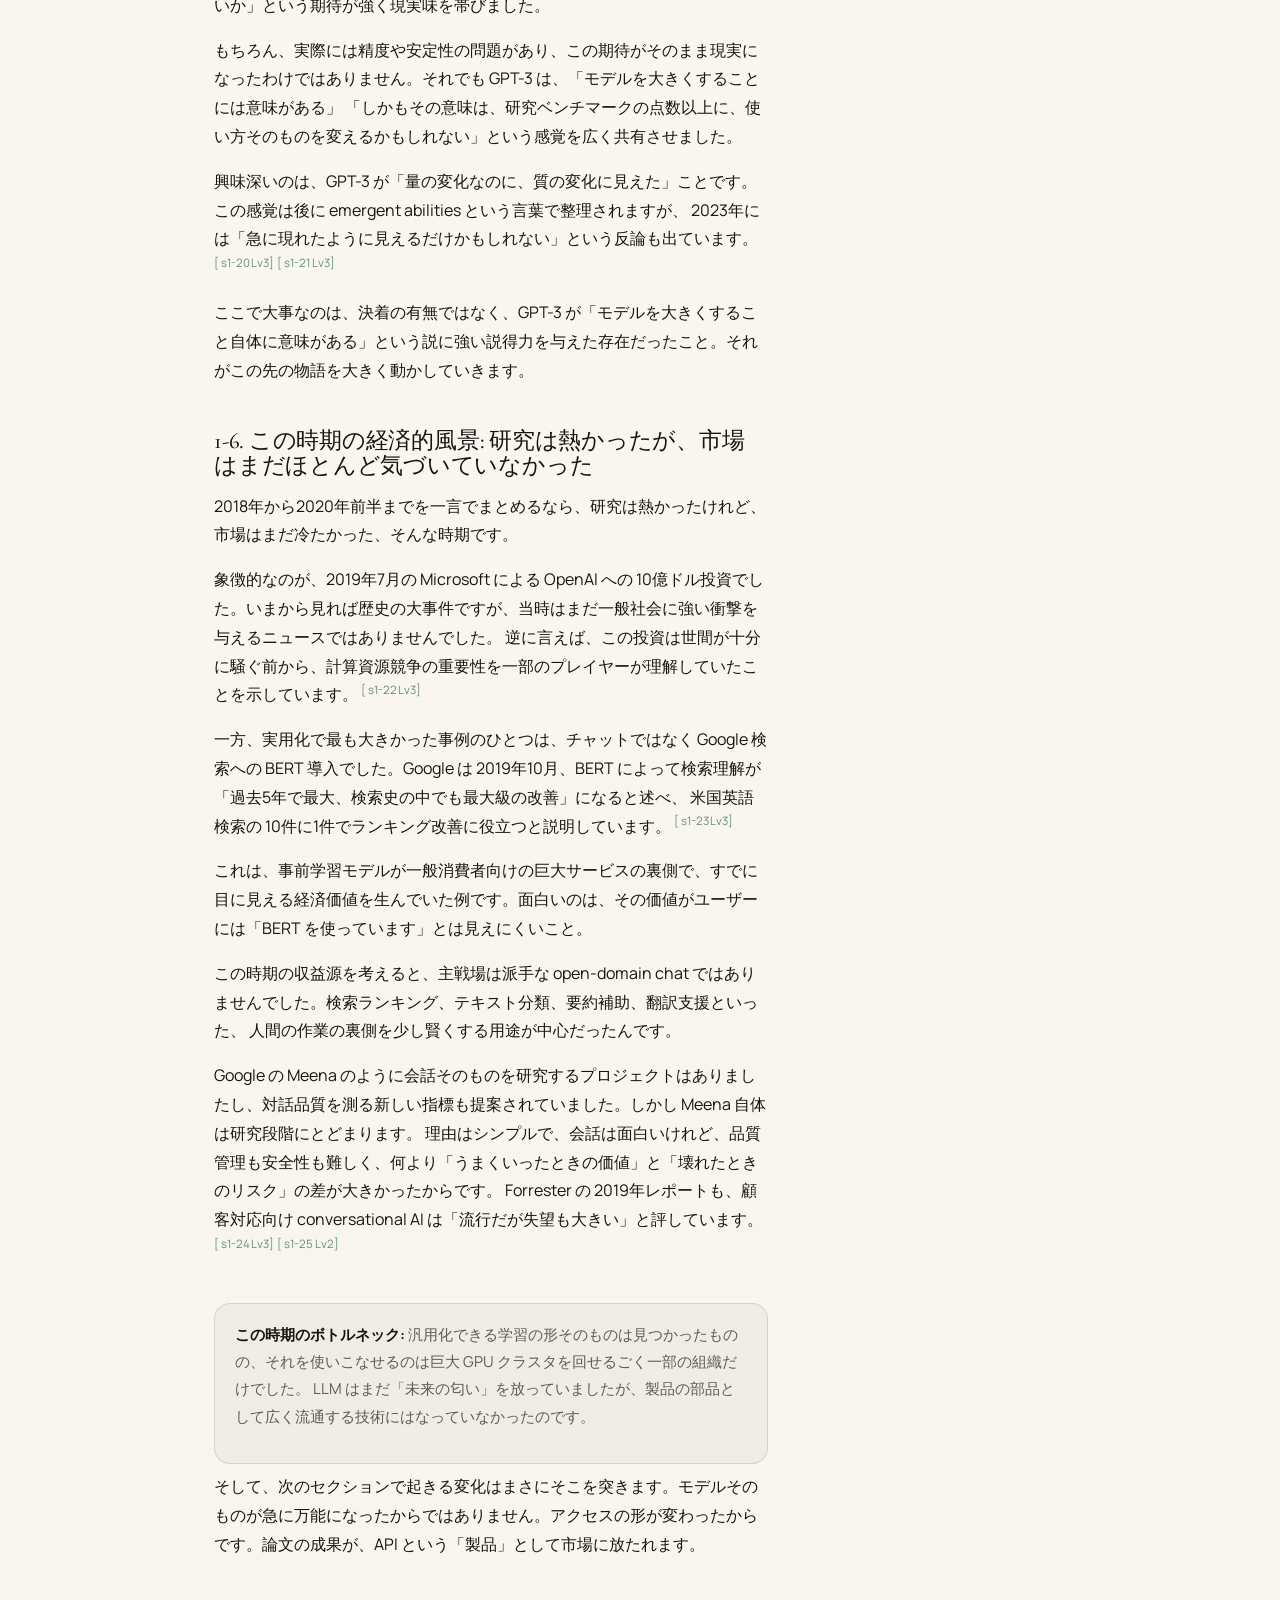
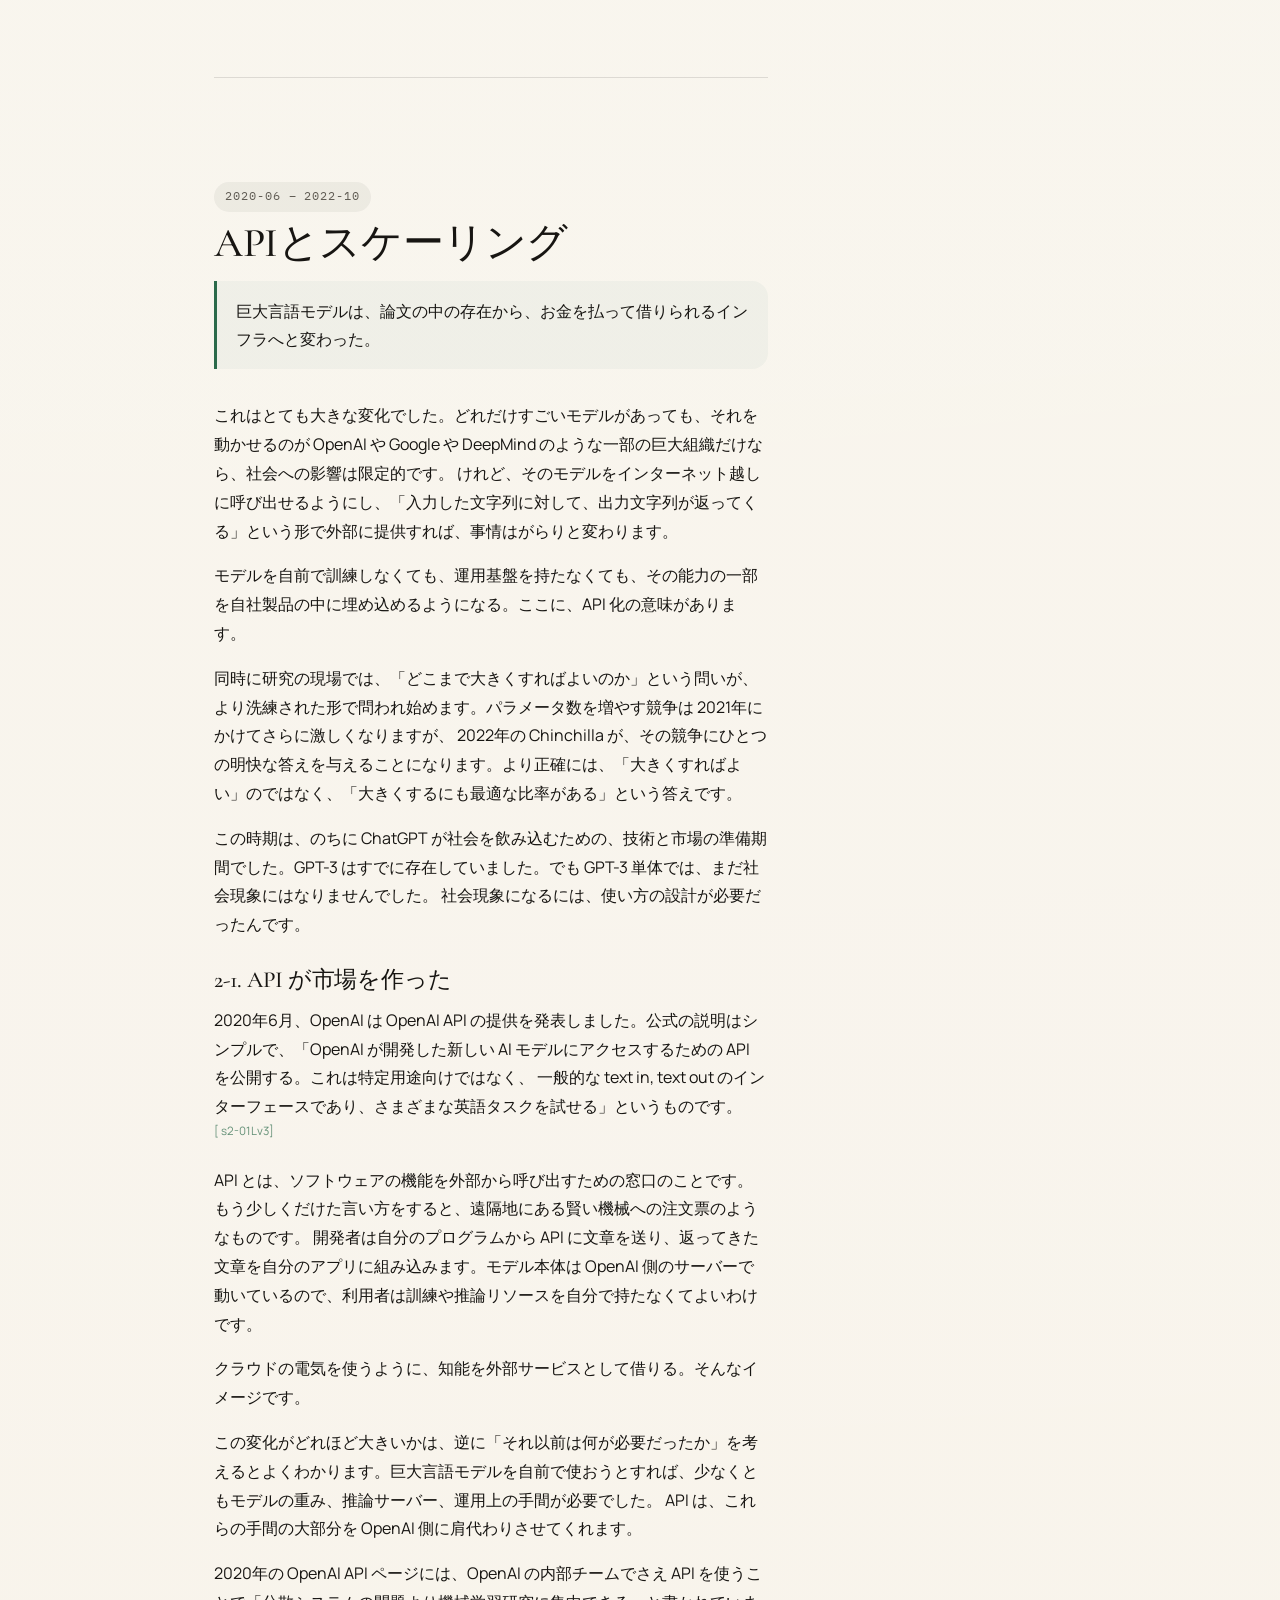
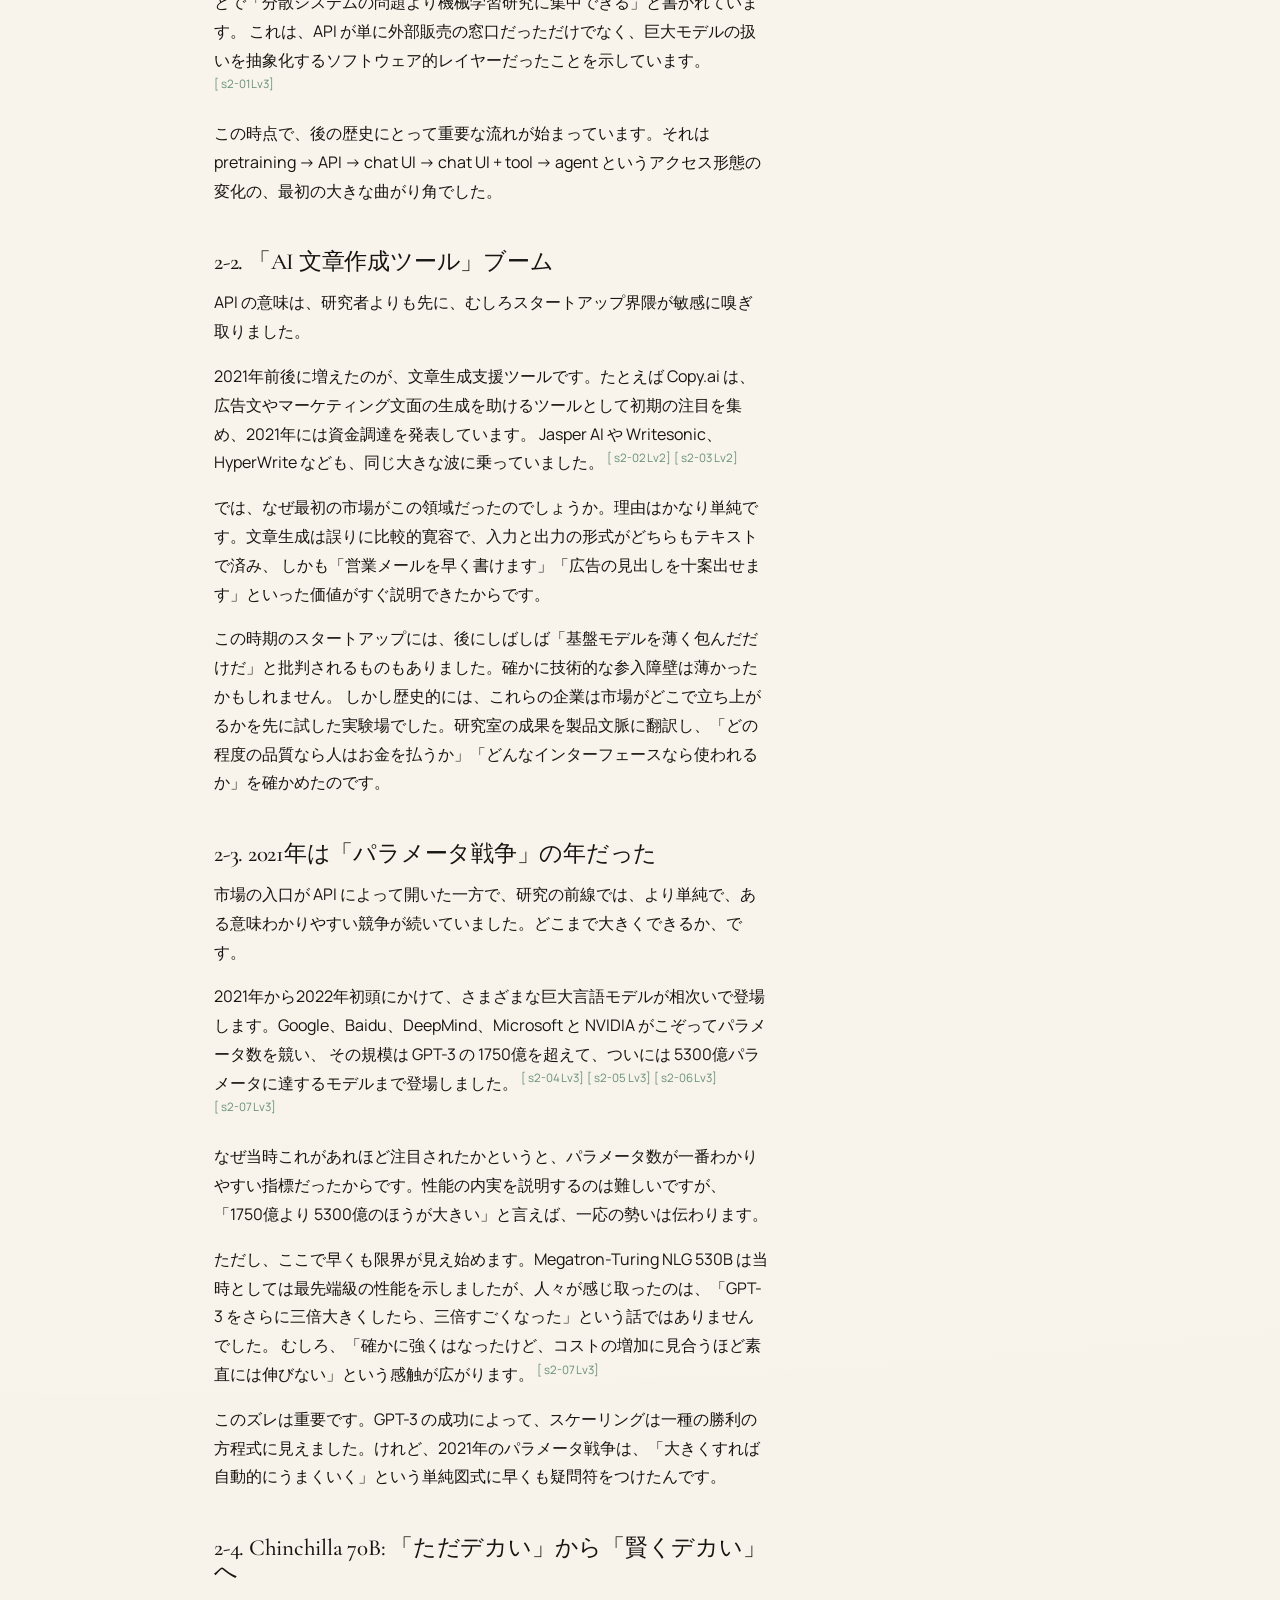
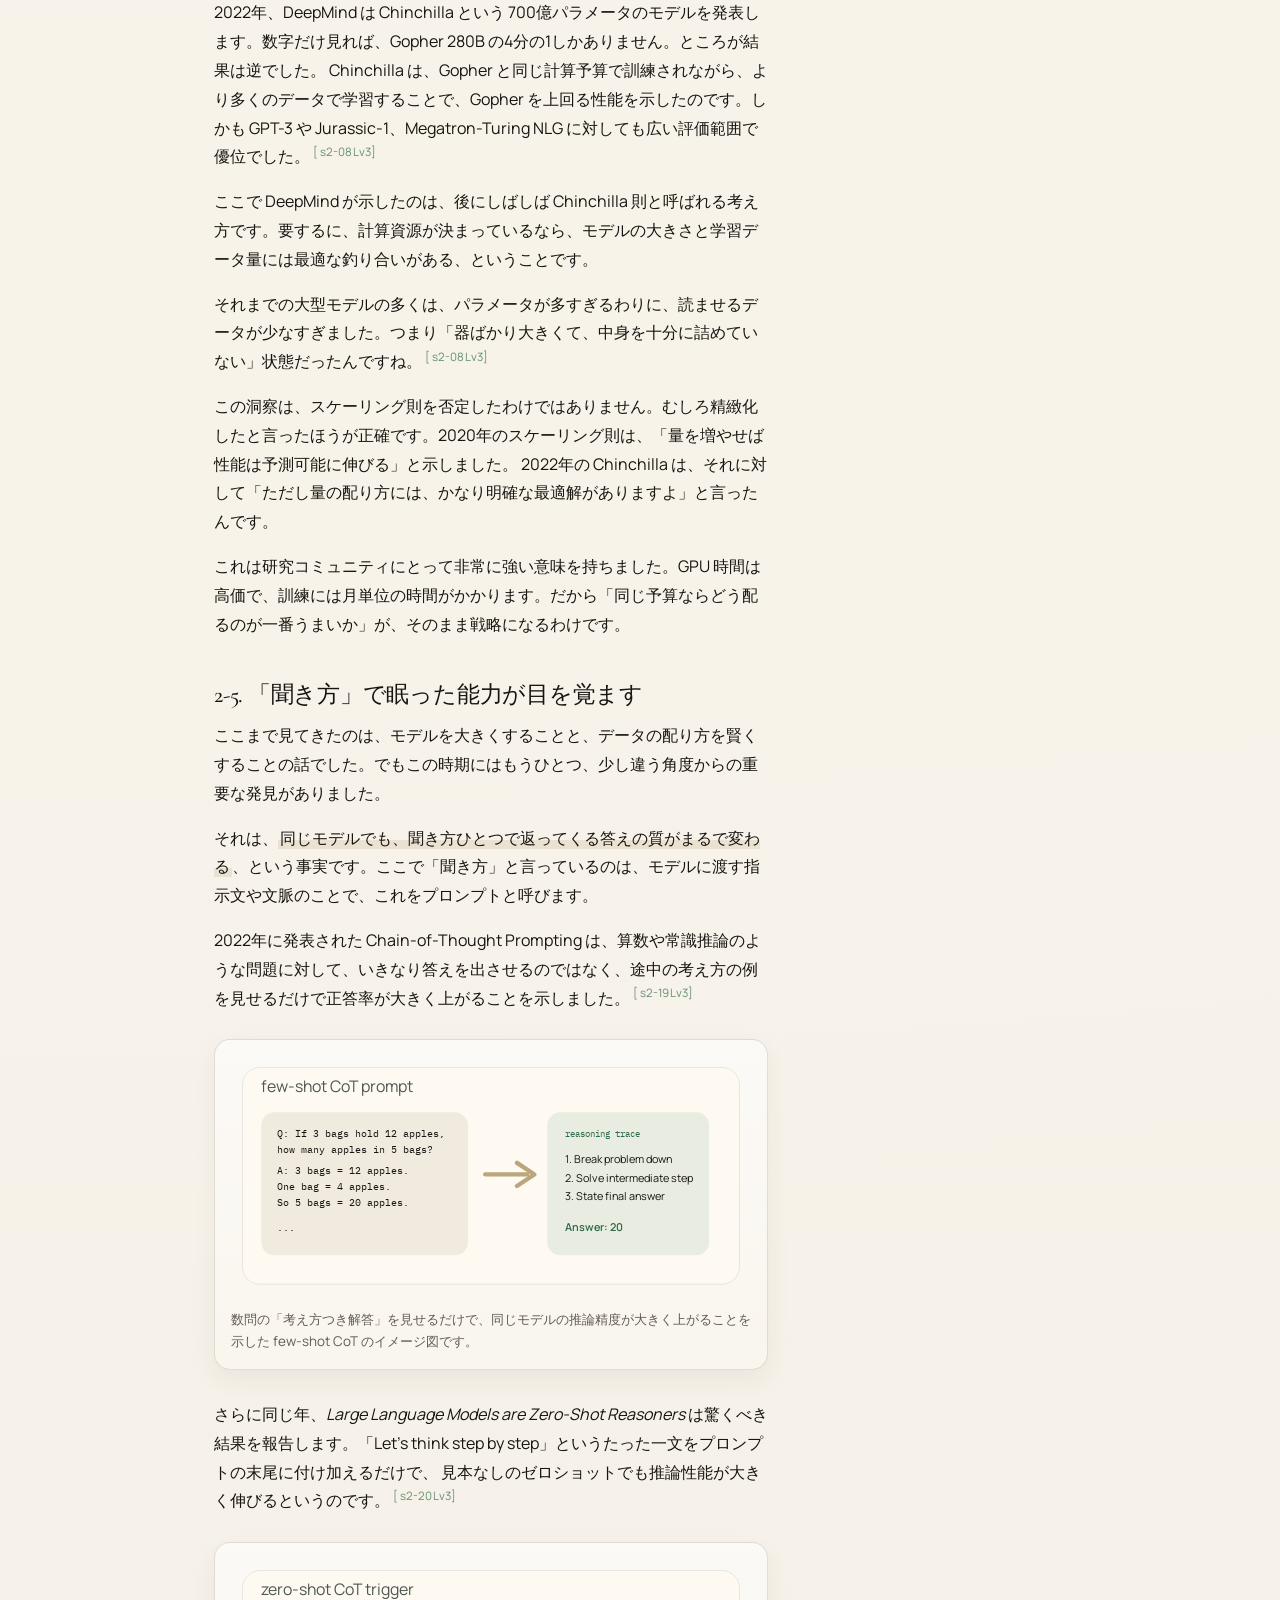
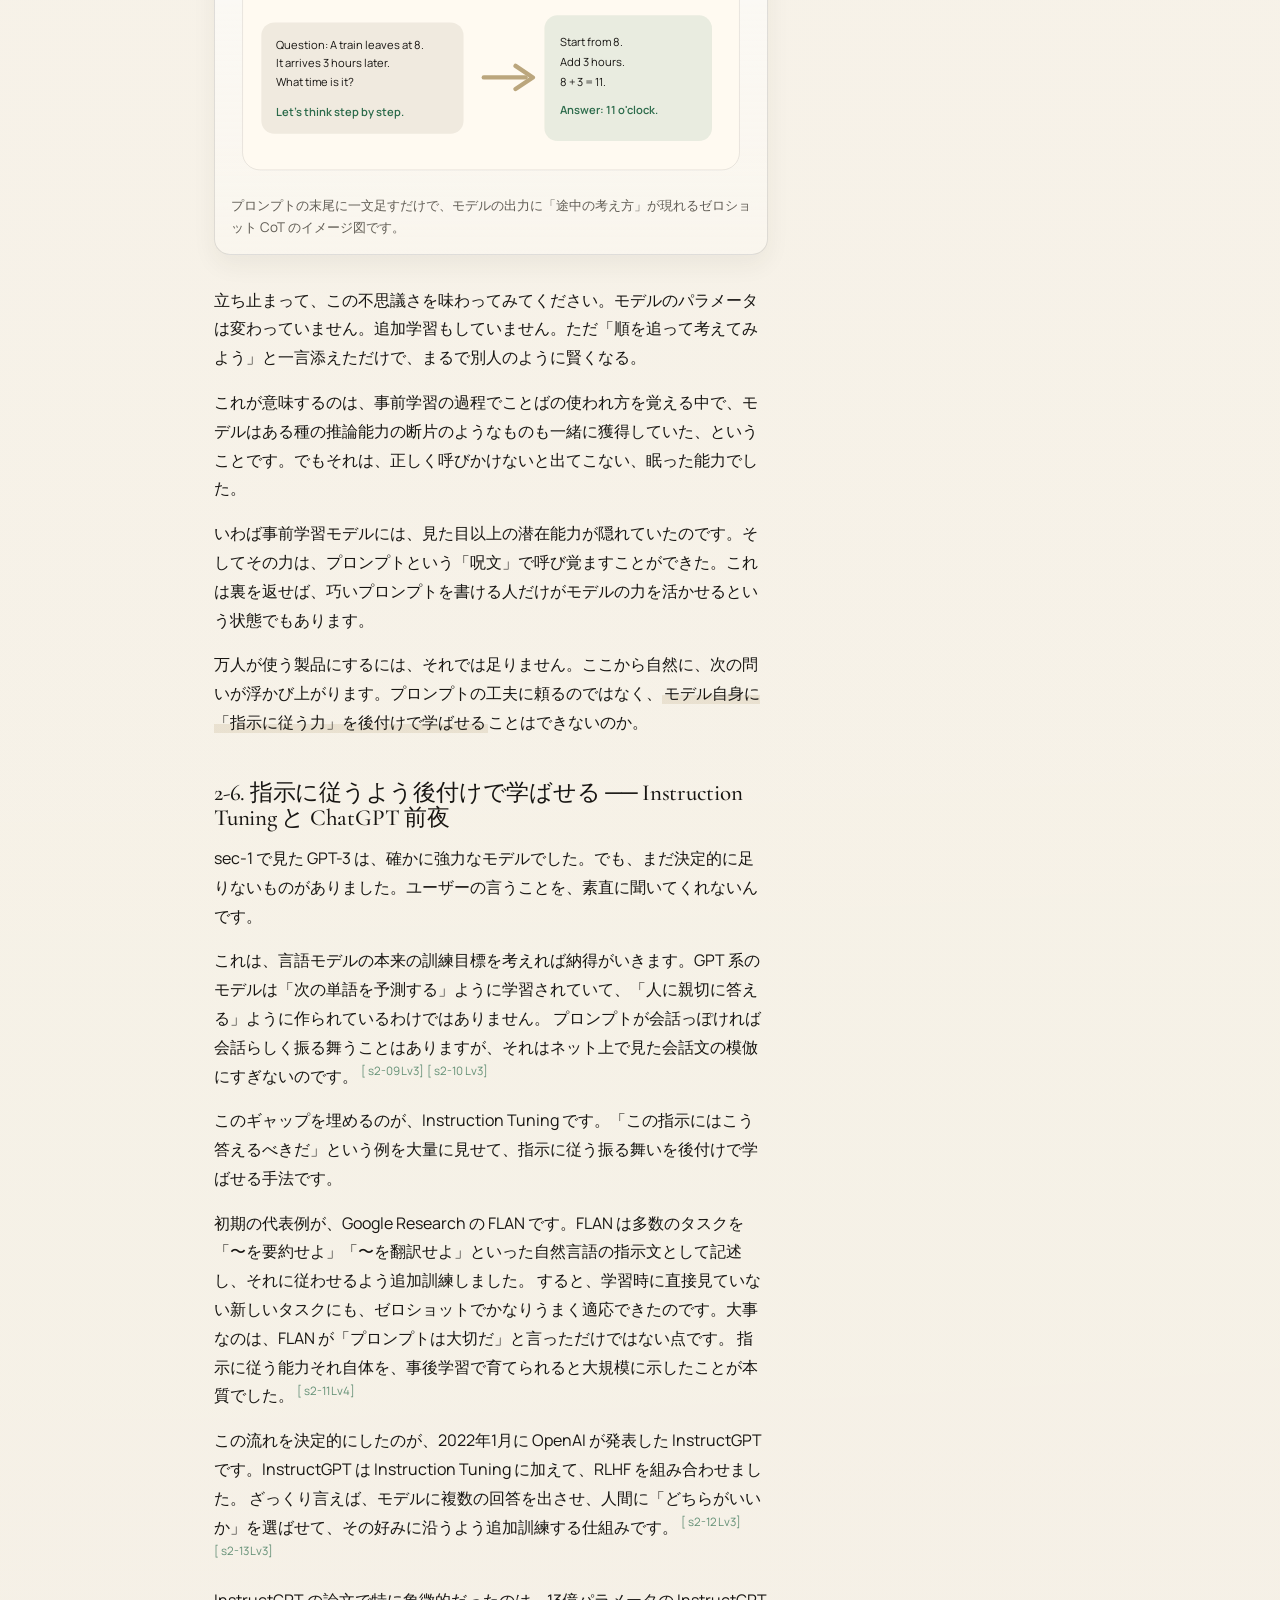
==== commit 8c399965: "r6" ====
--- a/index.html
+++ b/index.html
@@ -148,6 +148,7 @@
     </main>
 
     <script src="static/sections-loader.js" defer></script>
+    <script src="static/cola-quiz.js" defer></script>
     <script src="static/scene-2-demo.js?v=20260414-2" defer></script>
     <script src="static/chart.js" defer></script>
     <script src="static/toc.js" defer></script>
--- a/static/style.css
+++ b/static/style.css
@@ -515,7 +515,9 @@
     padding: 3.25rem 0;
     scroll-margin-top: 16vh;
   }
-
+}
+
+@media (max-width: 1100px) {
   .llm-demo-grid {
     grid-template-columns: 1fr;
   }
@@ -860,9 +862,498 @@
   font-size: 0.94rem;
 }
 
+.inline-demo-button:not([disabled]) {
+  cursor: pointer;
+  transition: background 160ms ease, border-color 160ms ease;
+}
+
+.inline-demo-button:not([disabled]):hover {
+  background: rgba(43, 106, 74, 0.16);
+  border-color: var(--accent);
+}
+
 .inline-demo-button[disabled] {
   cursor: not-allowed;
   opacity: 0.72;
+}
+
+/* --- Scene 1 prompt modal --- */
+.scene1-prompt-trigger {
+  display: inline;
+  margin: 0;
+  padding: 0;
+  border: 0;
+  background: none;
+  color: var(--accent);
+  font: inherit;
+  line-height: inherit;
+  cursor: pointer;
+  text-decoration: underline;
+  text-decoration-thickness: 1px;
+  text-underline-offset: 0.14em;
+  transition: color 160ms ease, opacity 160ms ease;
+}
+
+.scene1-prompt-trigger:hover {
+  color: #1e563b;
+}
+
+.scene1-prompt-trigger:focus-visible {
+  outline: 2px solid rgba(43, 106, 74, 0.35);
+  outline-offset: 4px;
+  border-radius: 0.35rem;
+}
+
+body.scene1-chat-open {
+  overflow: hidden;
+}
+
+.scene1-chat-modal[hidden] {
+  display: none;
+}
+
+.scene1-chat-modal {
+  position: fixed;
+  inset: 0;
+  z-index: 1200;
+  display: grid;
+  place-items: center;
+  padding: 1.5rem;
+}
+
+.scene1-chat-modal__backdrop {
+  position: absolute;
+  inset: 0;
+  background: rgba(15, 18, 20, 0.58);
+  backdrop-filter: blur(10px);
+}
+
+.scene1-chat-modal__dialog {
+  position: relative;
+  width: min(840px, 100%);
+  max-height: min(88vh, 960px);
+  overflow: hidden;
+  border: 1px solid rgba(255, 255, 255, 0.12);
+  border-radius: 1.6rem;
+  background:
+    radial-gradient(circle at top right, rgba(43, 106, 74, 0.13), transparent 30%),
+    linear-gradient(180deg, rgba(32, 35, 40, 0.98) 0%, rgba(22, 25, 28, 0.98) 100%);
+  box-shadow: 0 28px 90px rgba(0, 0, 0, 0.34);
+  color: #f3f6f4;
+}
+
+.scene1-chat-modal__header {
+  display: flex;
+  align-items: flex-start;
+  justify-content: space-between;
+  gap: 1rem;
+  padding: 1.1rem 1.25rem;
+  border-bottom: 1px solid rgba(255, 255, 255, 0.08);
+  background: rgba(255, 255, 255, 0.03);
+}
+
+.scene1-chat-modal__heading h3 {
+  font-family: "Manrope", system-ui, sans-serif;
+  font-size: 1.05rem;
+  font-weight: 700;
+  letter-spacing: 0;
+  color: #f8faf9;
+}
+
+.scene1-chat-modal__eyebrow {
+  margin: 0 0 0.25rem;
+  color: rgba(242, 246, 244, 0.62);
+  font-family: "IBM Plex Mono", ui-monospace, monospace;
+  font-size: 0.74rem;
+  letter-spacing: 0.08em;
+  text-transform: uppercase;
+}
+
+.scene1-chat-modal__meta {
+  display: flex;
+  align-items: center;
+  gap: 0.75rem;
+}
+
+.scene1-chat-modal__model {
+  display: inline-flex;
+  align-items: center;
+  padding: 0.3rem 0.65rem;
+  border-radius: 999px;
+  background: rgba(43, 106, 74, 0.2);
+  color: #d8efe4;
+  font-family: "IBM Plex Mono", ui-monospace, monospace;
+  font-size: 0.74rem;
+}
+
+.scene1-chat-modal__close {
+  width: 2.3rem;
+  height: 2.3rem;
+  border: 0;
+  border-radius: 999px;
+  background: rgba(255, 255, 255, 0.08);
+  color: #f7faf8;
+  font: inherit;
+  font-size: 1.2rem;
+  line-height: 1;
+  cursor: pointer;
+  transition: background 160ms ease, transform 160ms ease;
+}
+
+.scene1-chat-modal__close:hover {
+  background: rgba(255, 255, 255, 0.14);
+  transform: translateY(-1px);
+}
+
+.scene1-chat-modal__close:focus-visible {
+  outline: 2px solid rgba(123, 202, 157, 0.7);
+  outline-offset: 2px;
+}
+
+.scene1-chat-thread {
+  display: flex;
+  flex-direction: column;
+  gap: 1rem;
+  max-height: calc(88vh - 5.5rem);
+  padding: 1.2rem;
+  overflow: auto;
+}
+
+.scene1-chat-message--user {
+  display: flex;
+  justify-content: flex-end;
+}
+
+.scene1-chat-message--assistant {
+  display: grid;
+  grid-template-columns: auto minmax(0, 1fr);
+  gap: 0.8rem;
+  align-items: flex-start;
+}
+
+.scene1-chat-avatar {
+  display: inline-flex;
+  align-items: center;
+  justify-content: center;
+  width: 2.4rem;
+  height: 2.4rem;
+  border-radius: 0.85rem;
+  background: linear-gradient(135deg, #2b6a4a 0%, #1d3e30 100%);
+  color: #eef8f2;
+  font-family: "IBM Plex Mono", ui-monospace, monospace;
+  font-size: 0.76rem;
+  font-weight: 500;
+  letter-spacing: 0.02em;
+  box-shadow: inset 0 1px 0 rgba(255, 255, 255, 0.1);
+}
+
+.scene1-chat-bubble {
+  border-radius: 1.4rem;
+  padding: 1rem 1.05rem;
+}
+
+.scene1-chat-bubble--user {
+  max-width: min(100%, 32rem);
+  border-top-right-radius: 0.45rem;
+  background: linear-gradient(135deg, #ece7db 0%, #d8d2c3 100%);
+  color: #1c1a17;
+  box-shadow: 0 8px 24px rgba(0, 0, 0, 0.16);
+}
+
+.scene1-chat-bubble--assistant {
+  border-top-left-radius: 0.45rem;
+  background: rgba(255, 255, 255, 0.05);
+  border: 1px solid rgba(255, 255, 255, 0.08);
+}
+
+.scene1-chat-bubble__label {
+  margin: 0 0 0.45rem;
+  color: inherit;
+  opacity: 0.62;
+  font-family: "IBM Plex Mono", ui-monospace, monospace;
+  font-size: 0.73rem;
+  letter-spacing: 0.08em;
+  text-transform: uppercase;
+}
+
+.scene1-chat-bubble__prompt {
+  margin: 0;
+  max-width: none;
+  font-size: 0.98rem;
+  line-height: 1.75;
+}
+
+.scene1-chat-response p {
+  max-width: none;
+  margin: 0 0 1rem;
+  color: #edf1ef;
+  font-size: 0.97rem;
+  line-height: 1.9;
+}
+
+.scene1-chat-response strong {
+  color: #ffffff;
+}
+
+.scene1-chat-response .scene1-chat-signoff {
+  margin-bottom: 0;
+  color: #a9d6bf;
+  font-family: "IBM Plex Mono", ui-monospace, monospace;
+  font-size: 0.8rem;
+}
+
+@media (max-width: 720px) {
+  .scene1-chat-modal {
+    padding: 0.75rem;
+  }
+
+  .scene1-chat-modal__header {
+    flex-direction: column;
+    align-items: stretch;
+  }
+
+  .scene1-chat-modal__meta {
+    justify-content: space-between;
+  }
+
+  .scene1-chat-thread {
+    padding: 0.9rem;
+  }
+
+  .scene1-chat-message--assistant {
+    grid-template-columns: 1fr;
+  }
+
+  .scene1-chat-avatar {
+    width: 2.2rem;
+    height: 2.2rem;
+  }
+
+  .scene1-chat-bubble--user {
+    max-width: 100%;
+  }
+}
+
+/* ==========================================================================
+   CoLA Quiz Modal
+   ========================================================================== */
+
+.cola-modal-overlay {
+  position: fixed;
+  inset: 0;
+  z-index: 9999;
+  display: flex;
+  align-items: center;
+  justify-content: center;
+  padding: 1rem;
+  background: rgba(23, 21, 18, 0.55);
+  backdrop-filter: blur(4px);
+  -webkit-backdrop-filter: blur(4px);
+}
+
+.cola-modal-overlay[hidden] {
+  display: none;
+}
+
+.cola-modal {
+  position: relative;
+  width: min(520px, 100%);
+  max-height: calc(100vh - 2rem);
+  overflow-y: auto;
+  padding: 2rem 1.8rem 1.4rem;
+  border-radius: var(--radius-lg);
+  background: var(--paper);
+  box-shadow: 0 24px 64px rgba(54, 43, 26, 0.22);
+}
+
+.cola-modal-close {
+  position: absolute;
+  top: 0.8rem;
+  right: 0.9rem;
+  display: flex;
+  align-items: center;
+  justify-content: center;
+  width: 2.2rem;
+  height: 2.2rem;
+  border: none;
+  border-radius: 50%;
+  background: transparent;
+  color: var(--muted);
+  font-size: 1.5rem;
+  cursor: pointer;
+  transition: background 120ms ease;
+}
+
+.cola-modal-close:hover {
+  background: rgba(23, 21, 18, 0.08);
+}
+
+.cola-modal-header h4 {
+  margin: 0 0 0.3rem;
+  font-family: "Cormorant Garamond", Georgia, serif;
+  font-size: 1.55rem;
+  font-weight: 500;
+  color: var(--ink);
+}
+
+.cola-modal-sub {
+  margin: 0 0 1.2rem;
+  font-size: 0.9rem;
+  color: var(--muted);
+}
+
+.cola-progress {
+  margin: 0 0 0.6rem;
+  font-family: "IBM Plex Mono", ui-monospace, monospace;
+  font-size: 0.76rem;
+  letter-spacing: 0.06em;
+  color: var(--muted-soft);
+}
+
+.cola-sentence {
+  margin: 0 0 1.2rem;
+  padding: 1rem 1.2rem;
+  border-left: 3px solid var(--accent);
+  background: rgba(43, 106, 74, 0.05);
+  border-radius: 0 var(--radius-md) var(--radius-md) 0;
+  font-size: 1.15rem;
+  font-style: italic;
+  line-height: 1.7;
+  color: var(--ink);
+}
+
+.cola-actions {
+  display: flex;
+  gap: 0.7rem;
+  margin-bottom: 1rem;
+}
+
+.cola-btn {
+  display: inline-flex;
+  align-items: center;
+  justify-content: center;
+  padding: 0.6rem 1.2rem;
+  border: 1px solid var(--line-strong);
+  border-radius: 999px;
+  background: rgba(255, 255, 255, 0.7);
+  color: var(--ink);
+  font: inherit;
+  font-size: 0.92rem;
+  cursor: pointer;
+  transition: background 120ms ease, border-color 120ms ease, opacity 120ms ease;
+}
+
+.cola-btn:hover:not(:disabled) {
+  background: rgba(255, 255, 255, 0.95);
+  border-color: var(--accent);
+}
+
+.cola-btn:disabled {
+  opacity: 0.55;
+  cursor: default;
+}
+
+.cola-btn-correct-answer {
+  border-color: #2b6a4a !important;
+  background: rgba(43, 106, 74, 0.12) !important;
+  opacity: 1 !important;
+}
+
+.cola-btn-wrong-answer.cola-btn-selected {
+  border-color: #b45309 !important;
+  background: rgba(245, 158, 11, 0.12) !important;
+  opacity: 1 !important;
+}
+
+.cola-feedback {
+  margin: 0 0 1rem;
+  padding: 1rem 1.1rem;
+  border-radius: var(--radius-md);
+  font-size: 0.9rem;
+  line-height: 1.75;
+  color: var(--ink);
+}
+
+.cola-feedback strong {
+  display: block;
+  margin-bottom: 0.25rem;
+  font-size: 1rem;
+}
+
+.cola-feedback p {
+  margin: 0.5rem 0 0;
+  font-size: 0.88rem;
+  color: var(--muted);
+  max-width: none;
+}
+
+.cola-feedback-correct {
+  background: rgba(43, 106, 74, 0.08);
+  border: 1px solid rgba(43, 106, 74, 0.2);
+}
+
+.cola-feedback-wrong {
+  background: rgba(245, 158, 11, 0.08);
+  border: 1px solid rgba(245, 158, 11, 0.2);
+}
+
+.cola-btn-next,
+.cola-btn-retry {
+  margin-top: 0.5rem;
+  background: rgba(43, 106, 74, 0.1);
+  border-color: var(--accent);
+  color: var(--accent);
+  font-weight: 600;
+}
+
+.cola-btn-next:hover:not(:disabled),
+.cola-btn-retry:hover:not(:disabled) {
+  background: rgba(43, 106, 74, 0.2);
+}
+
+.cola-modal-result {
+  text-align: center;
+  padding: 2rem 0 1rem;
+}
+
+.cola-result-text {
+  margin: 0 0 1.4rem;
+  font-size: 1.08rem;
+  line-height: 1.8;
+  color: var(--ink);
+}
+
+.cola-result-text span {
+  display: block;
+  margin-top: 0.6rem;
+  font-size: 0.88rem;
+  color: var(--muted);
+}
+
+.cola-license {
+  margin: 1.2rem 0 0;
+  padding-top: 0.8rem;
+  border-top: 1px solid var(--line);
+  font-size: 0.74rem;
+  color: var(--muted-soft);
+}
+
+.cola-license a {
+  color: var(--muted);
+}
+
+@media (max-width: 640px) {
+  .cola-modal {
+    padding: 1.5rem 1.1rem 1.1rem;
+  }
+
+  .cola-sentence {
+    font-size: 1.02rem;
+  }
+
+  .cola-actions {
+    flex-direction: column;
+  }
 }
 
 .demo-placeholder {
@@ -959,6 +1450,7 @@
   border: 1px solid var(--line);
   border-radius: var(--radius-md);
   background: linear-gradient(180deg, rgba(255, 255, 255, 0.66), rgba(255, 252, 246, 0.46));
+  min-width: 0;
 }
 
 .llm-demo-model-head {
@@ -971,6 +1463,8 @@
 .llm-demo-model h4 {
   margin: 0.08rem 0 0;
   font-size: 1rem;
+  min-width: 0;
+  overflow-wrap: break-word;
 }
 
 .llm-demo-kicker {
@@ -993,6 +1487,7 @@
   font-size: 0.72rem;
   letter-spacing: 0.04em;
   white-space: nowrap;
+  flex-shrink: 0;
 }
 
 .llm-demo-model-copy {
@@ -1000,6 +1495,11 @@
   max-width: none;
   font-size: 0.9rem;
   color: var(--muted);
+  flex: 1;
+}
+
+.llm-demo-model-copy a {
+  word-break: break-all;
 }
 
 .llm-demo-model .inline-demo-button {
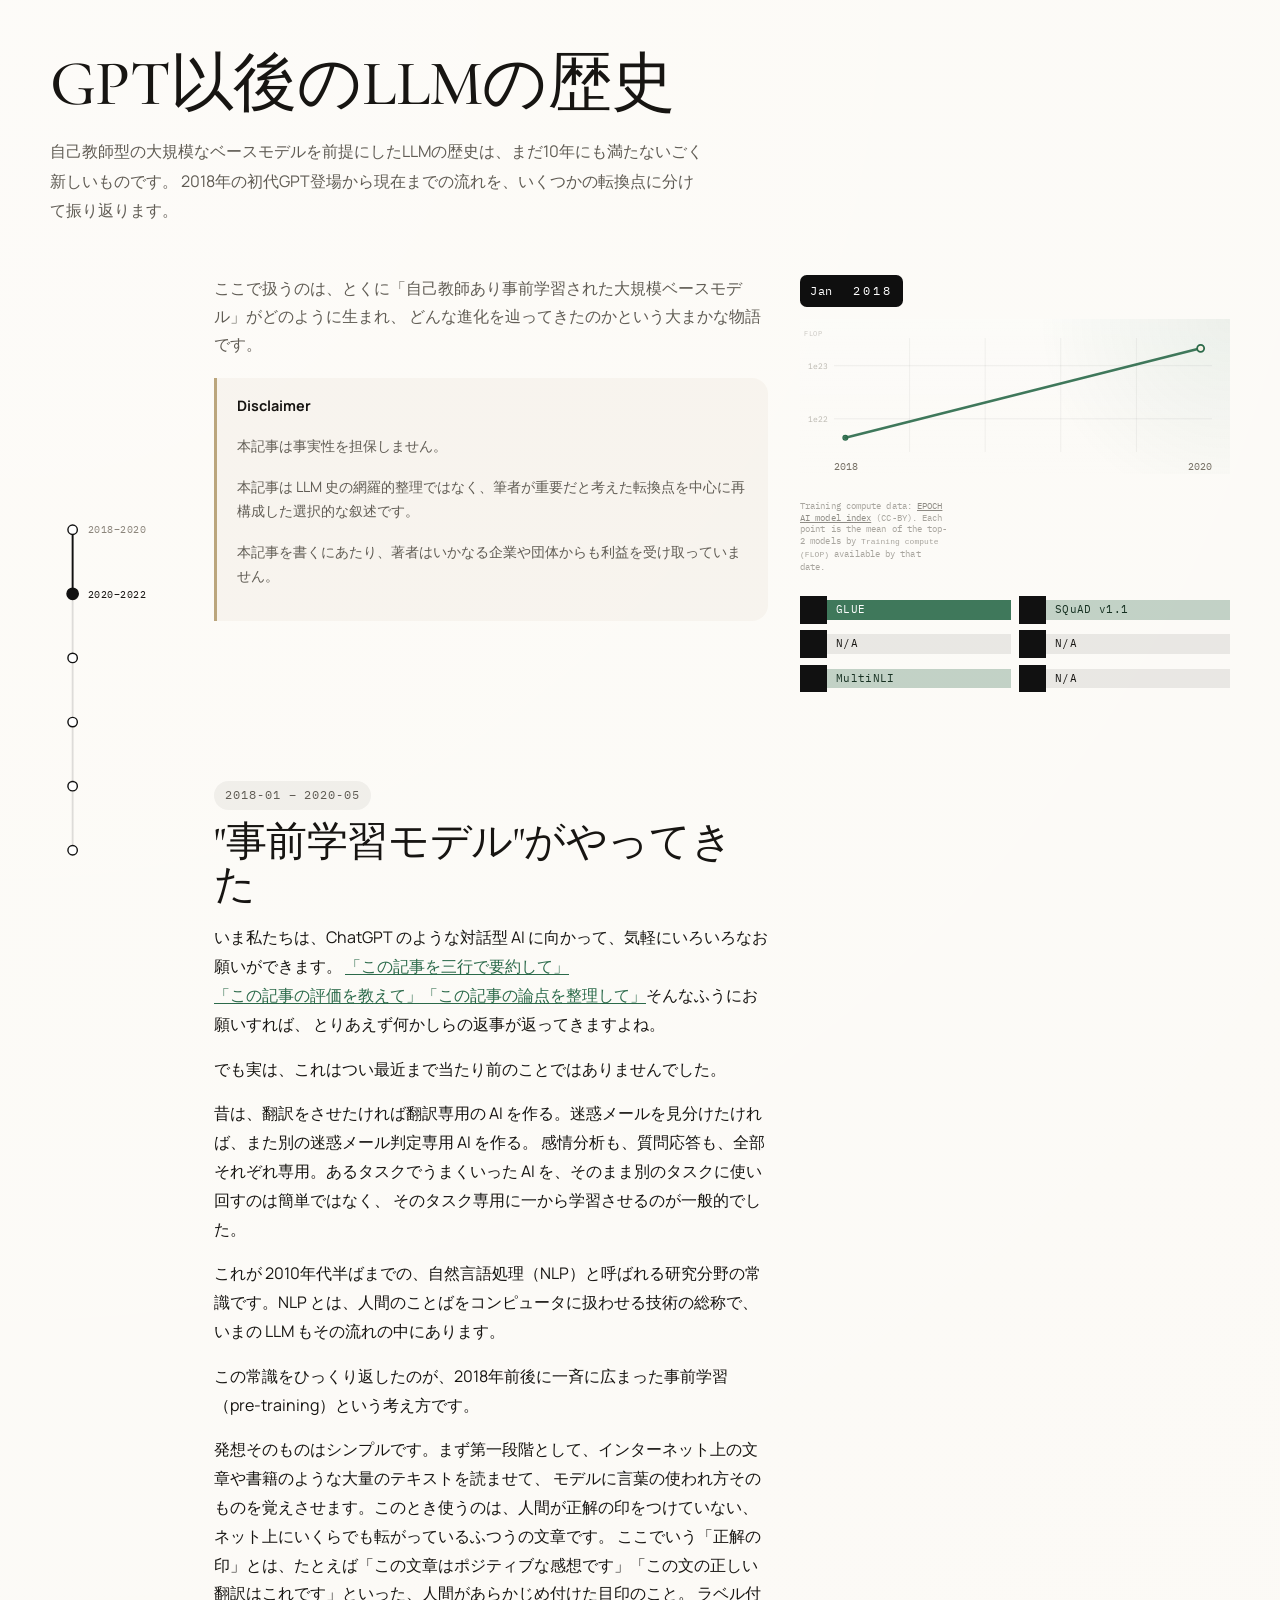
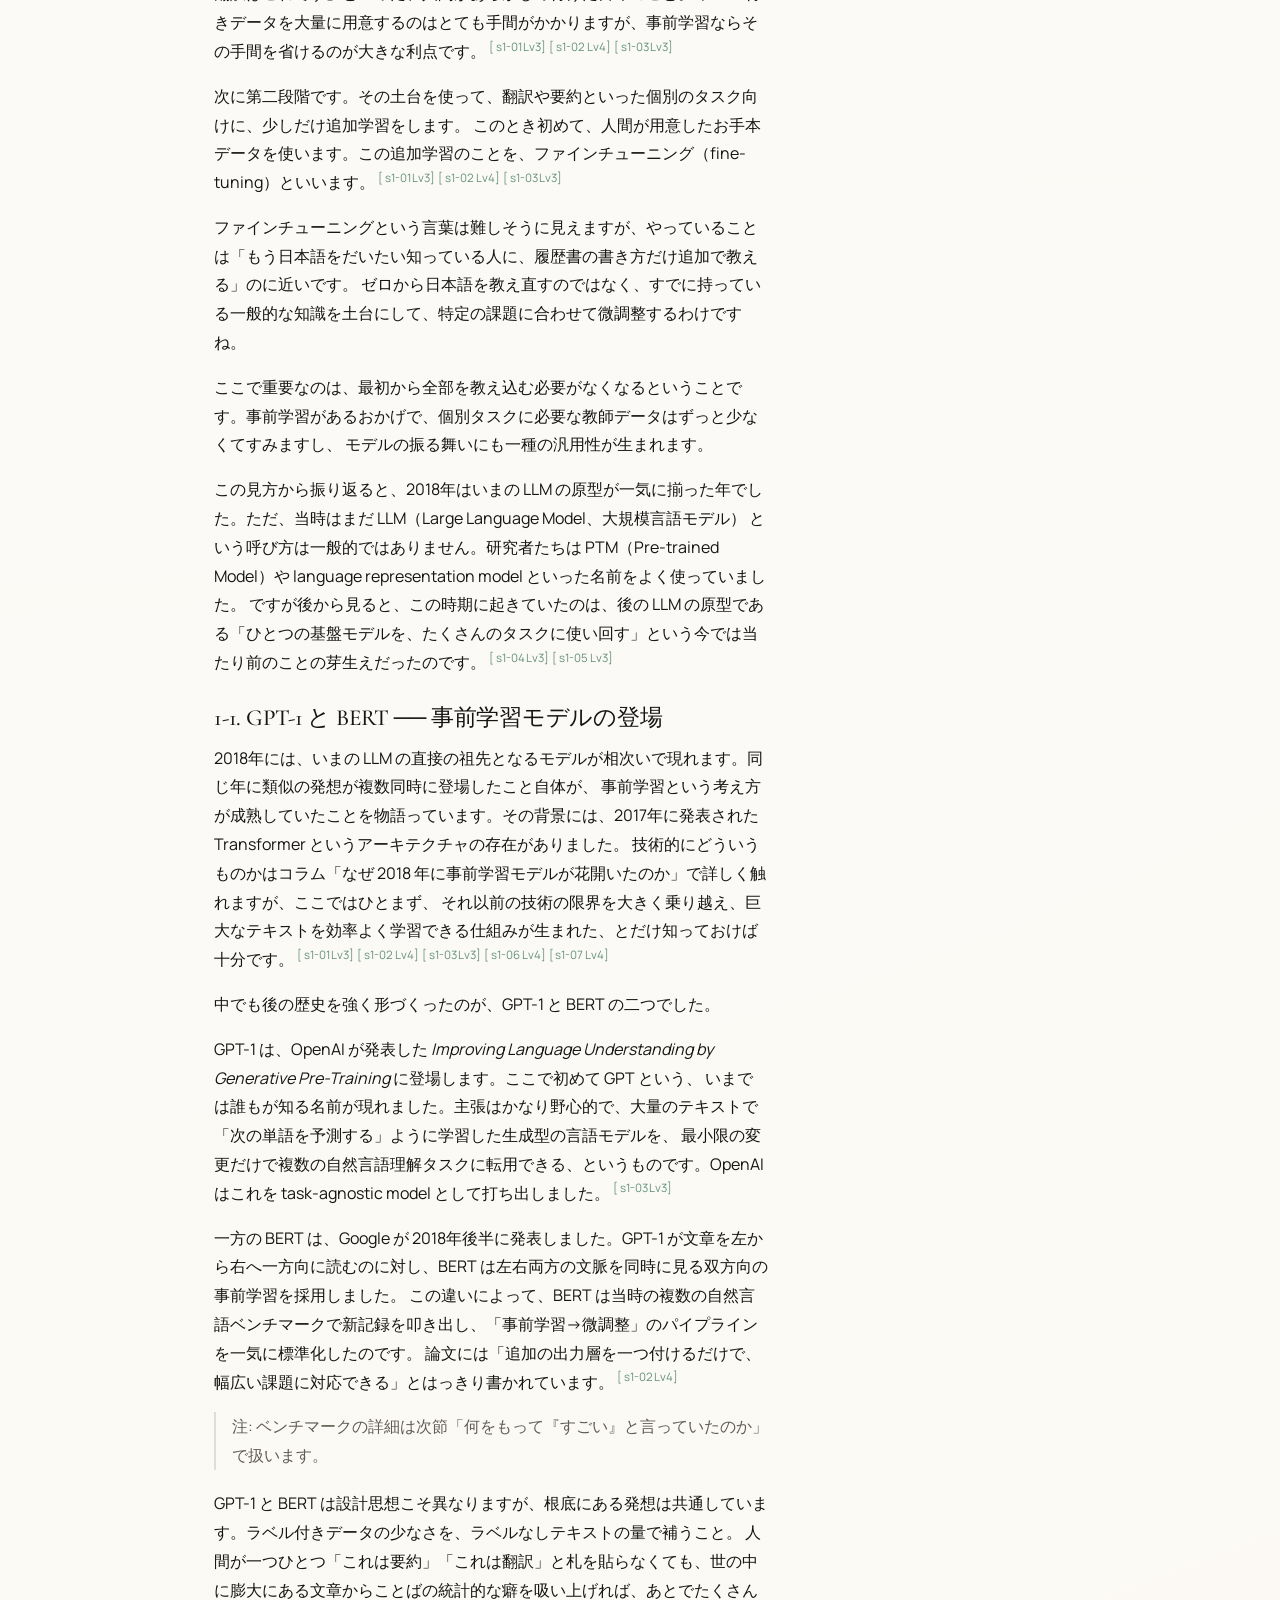
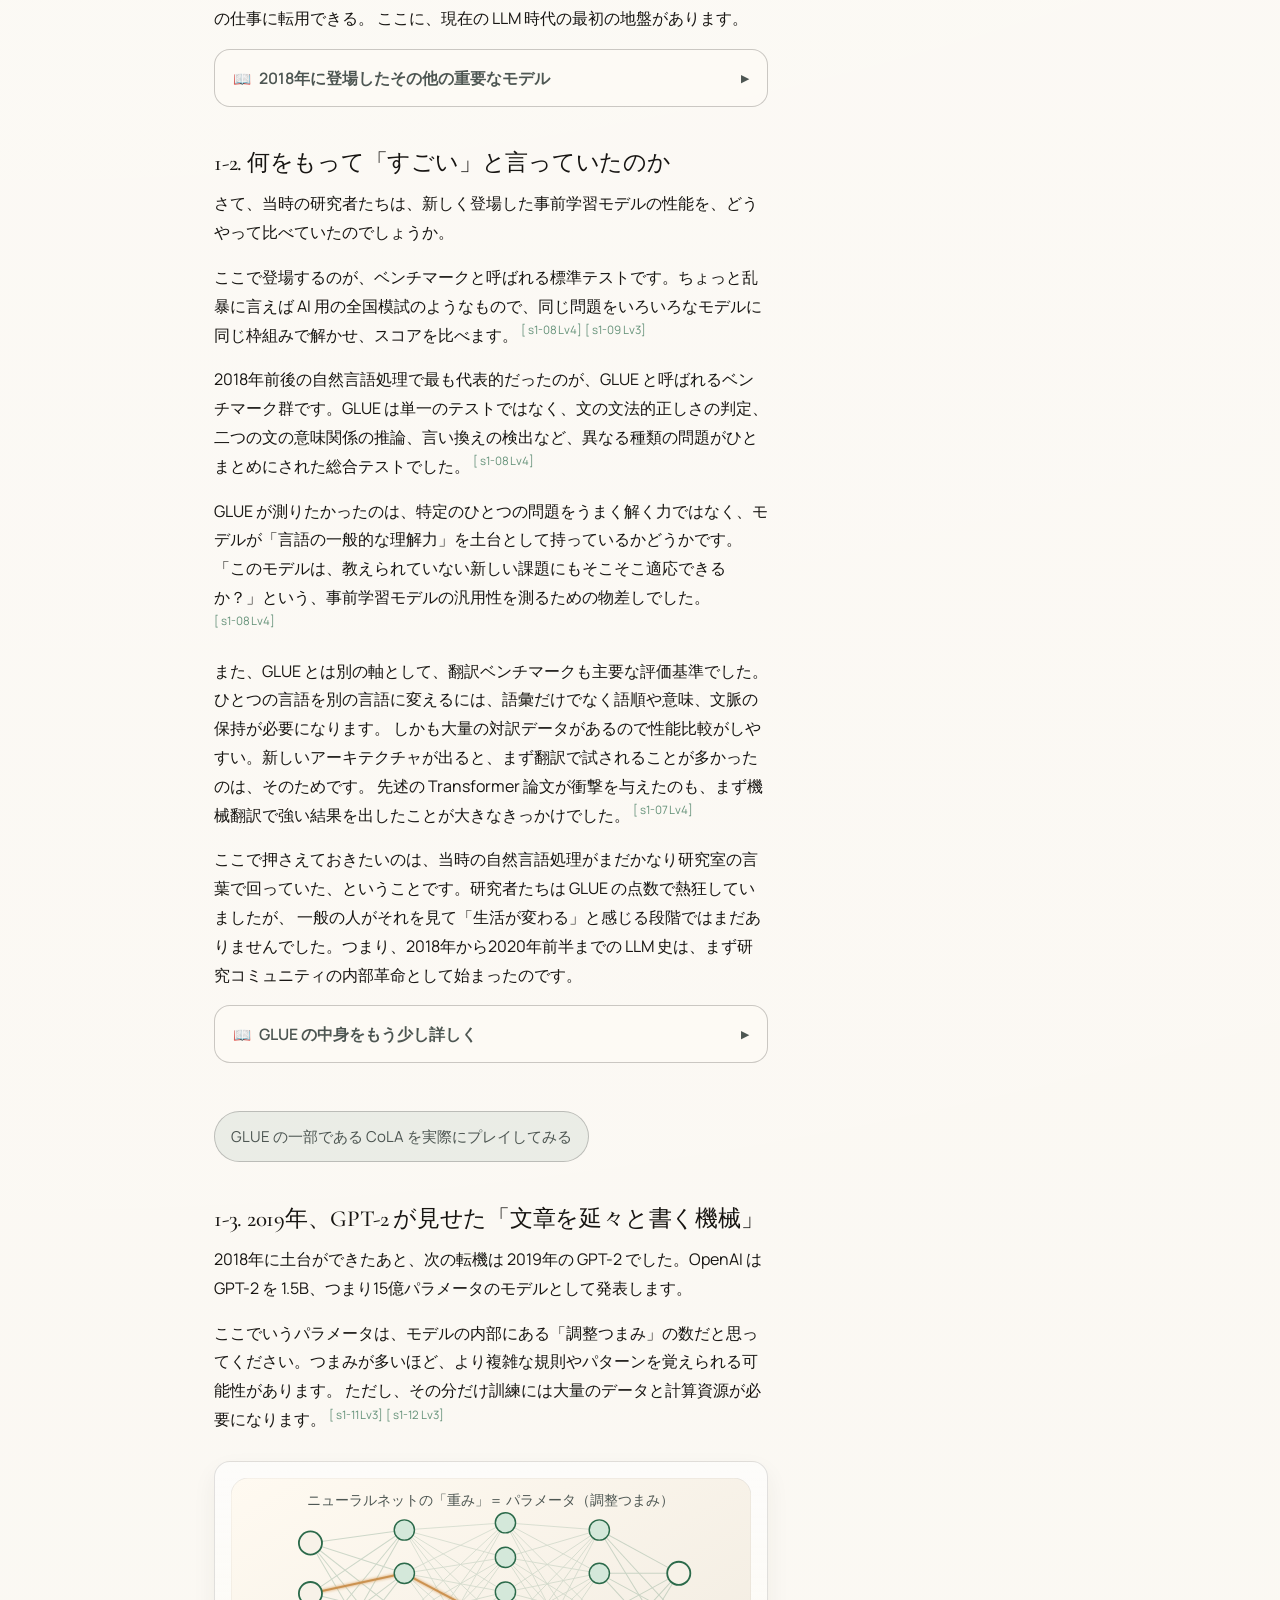
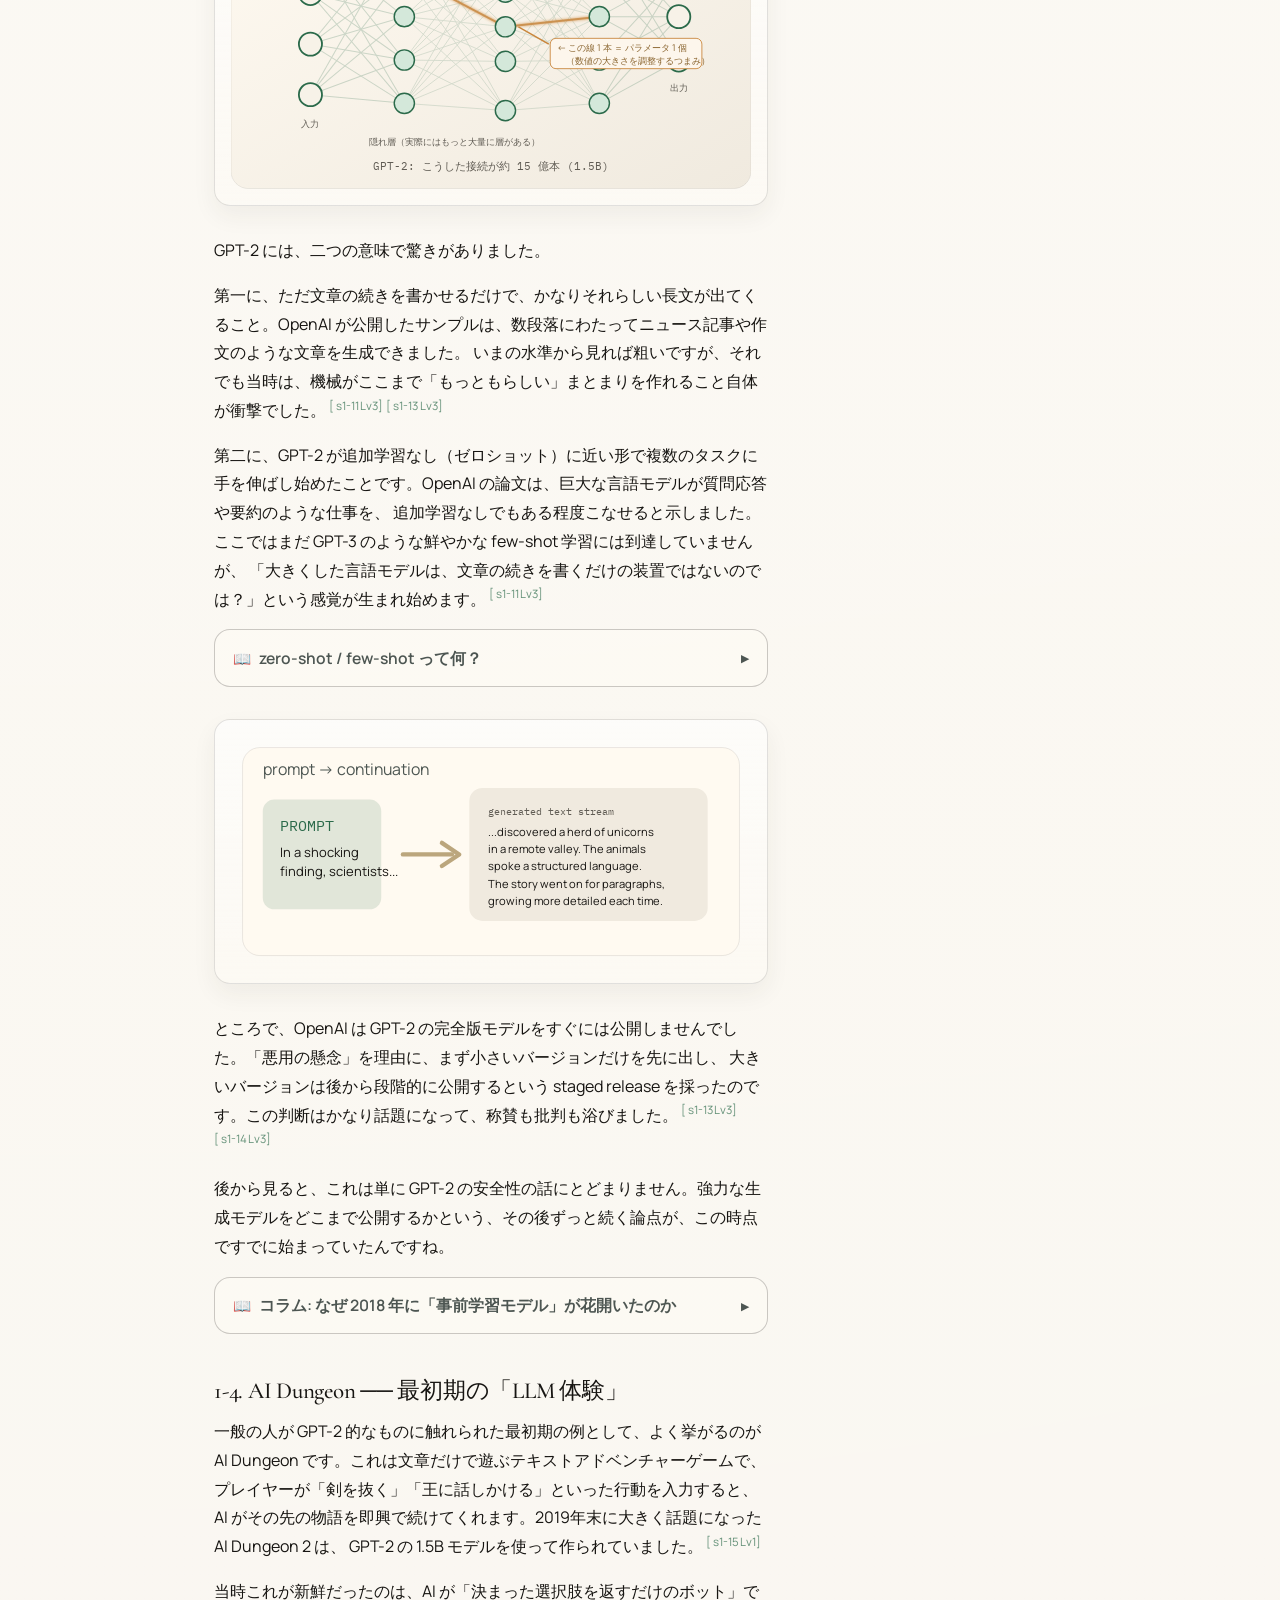
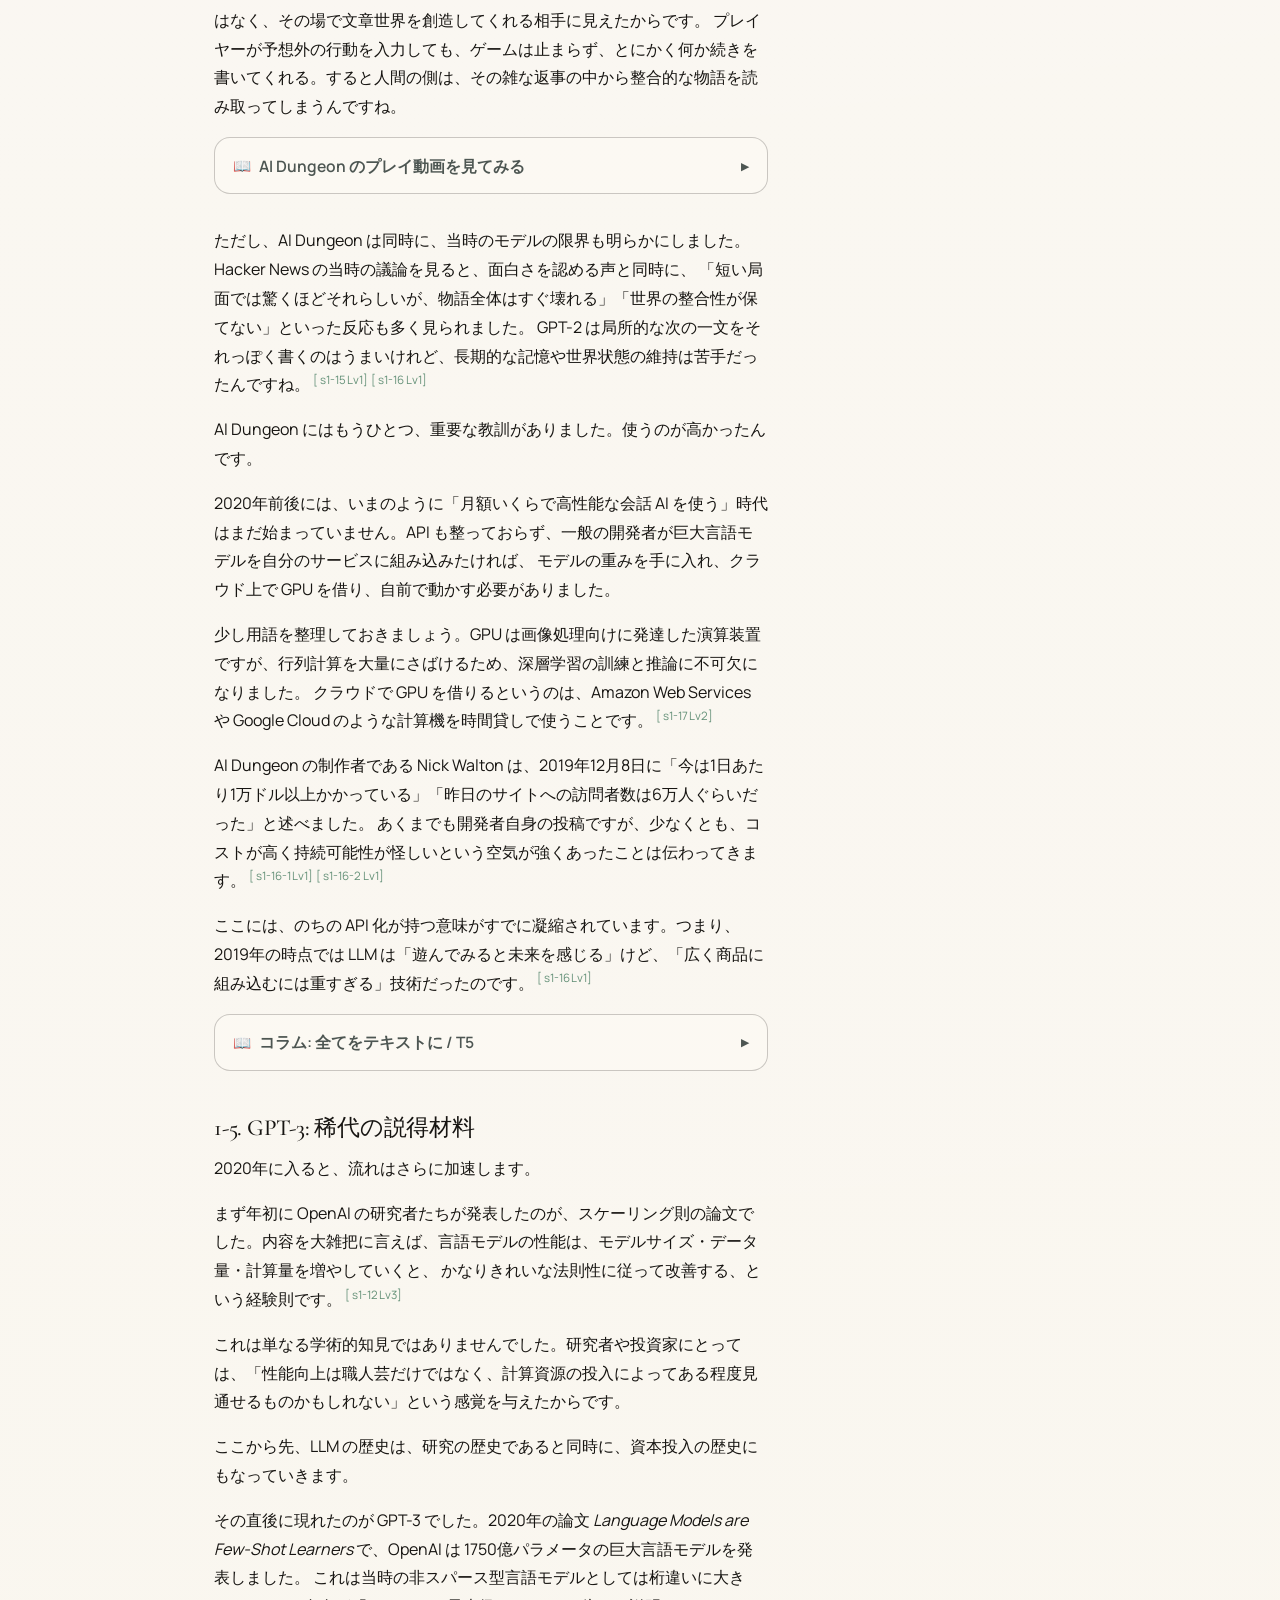
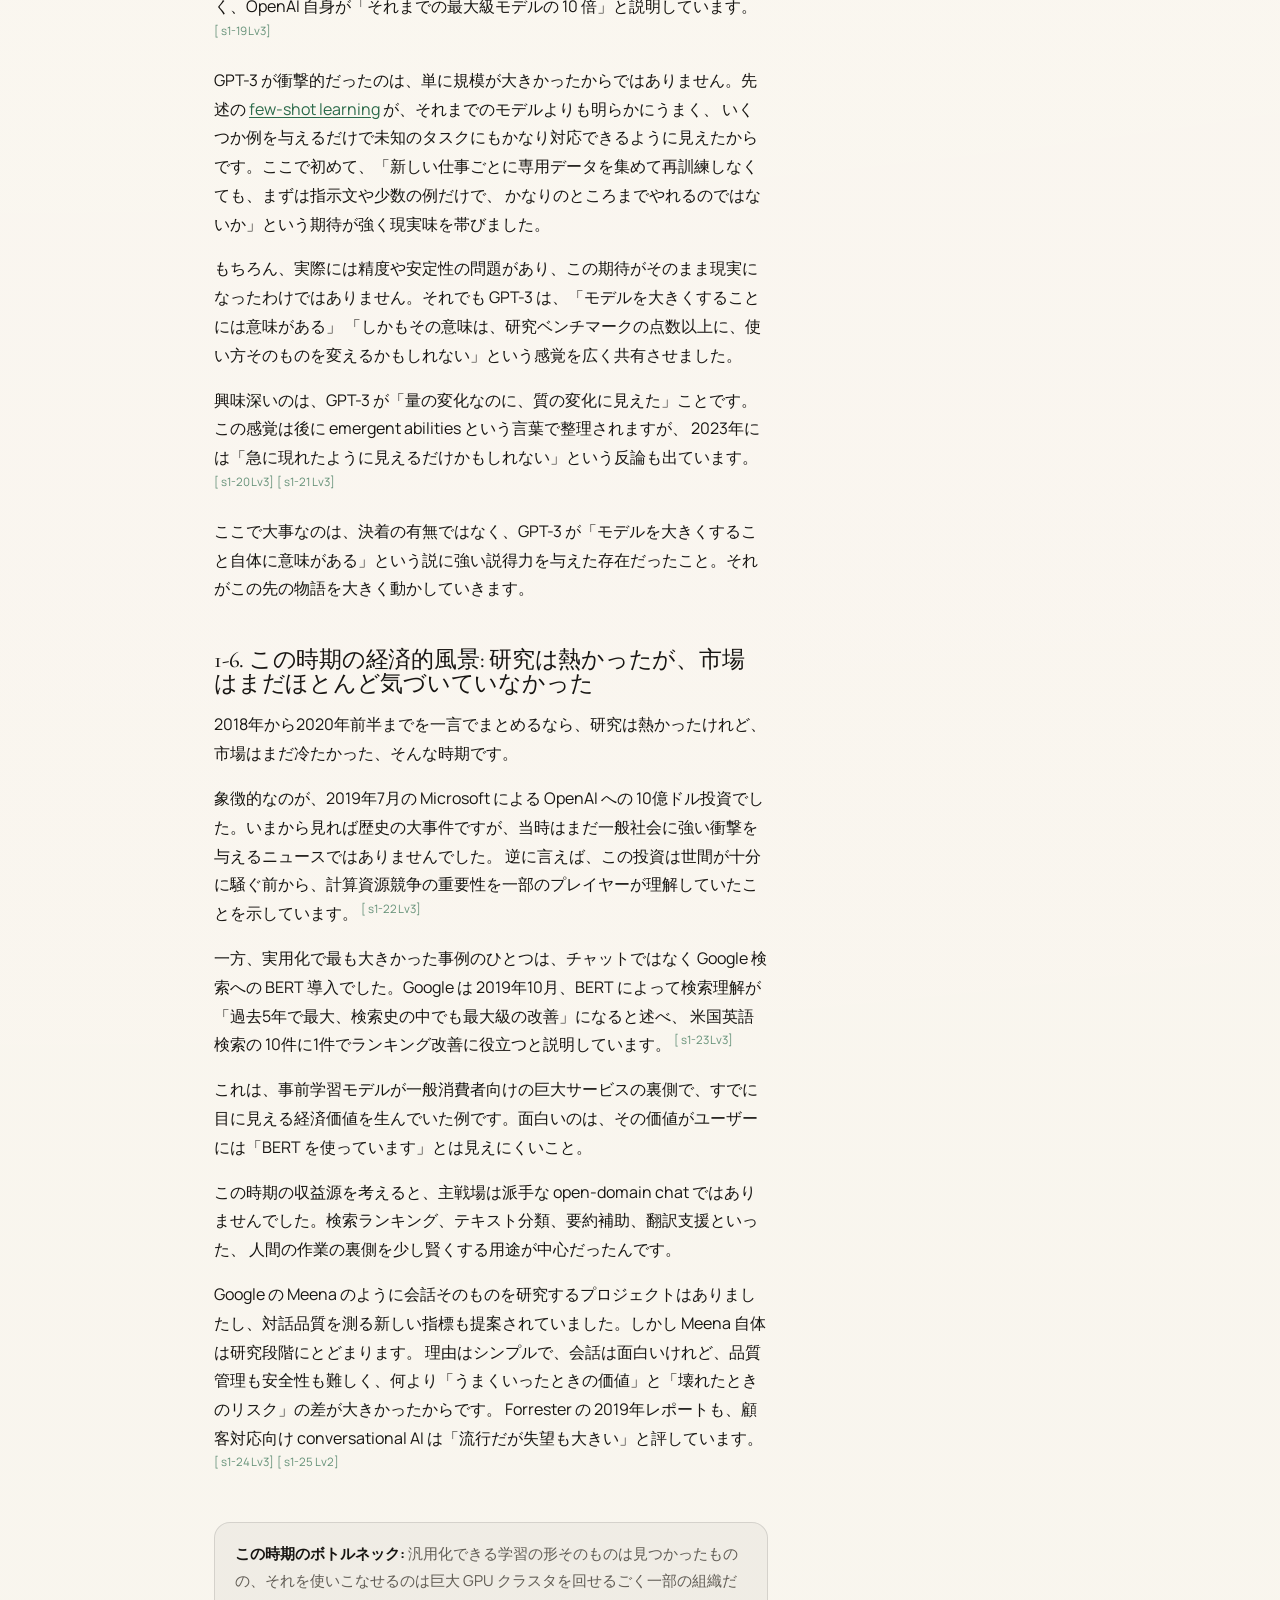
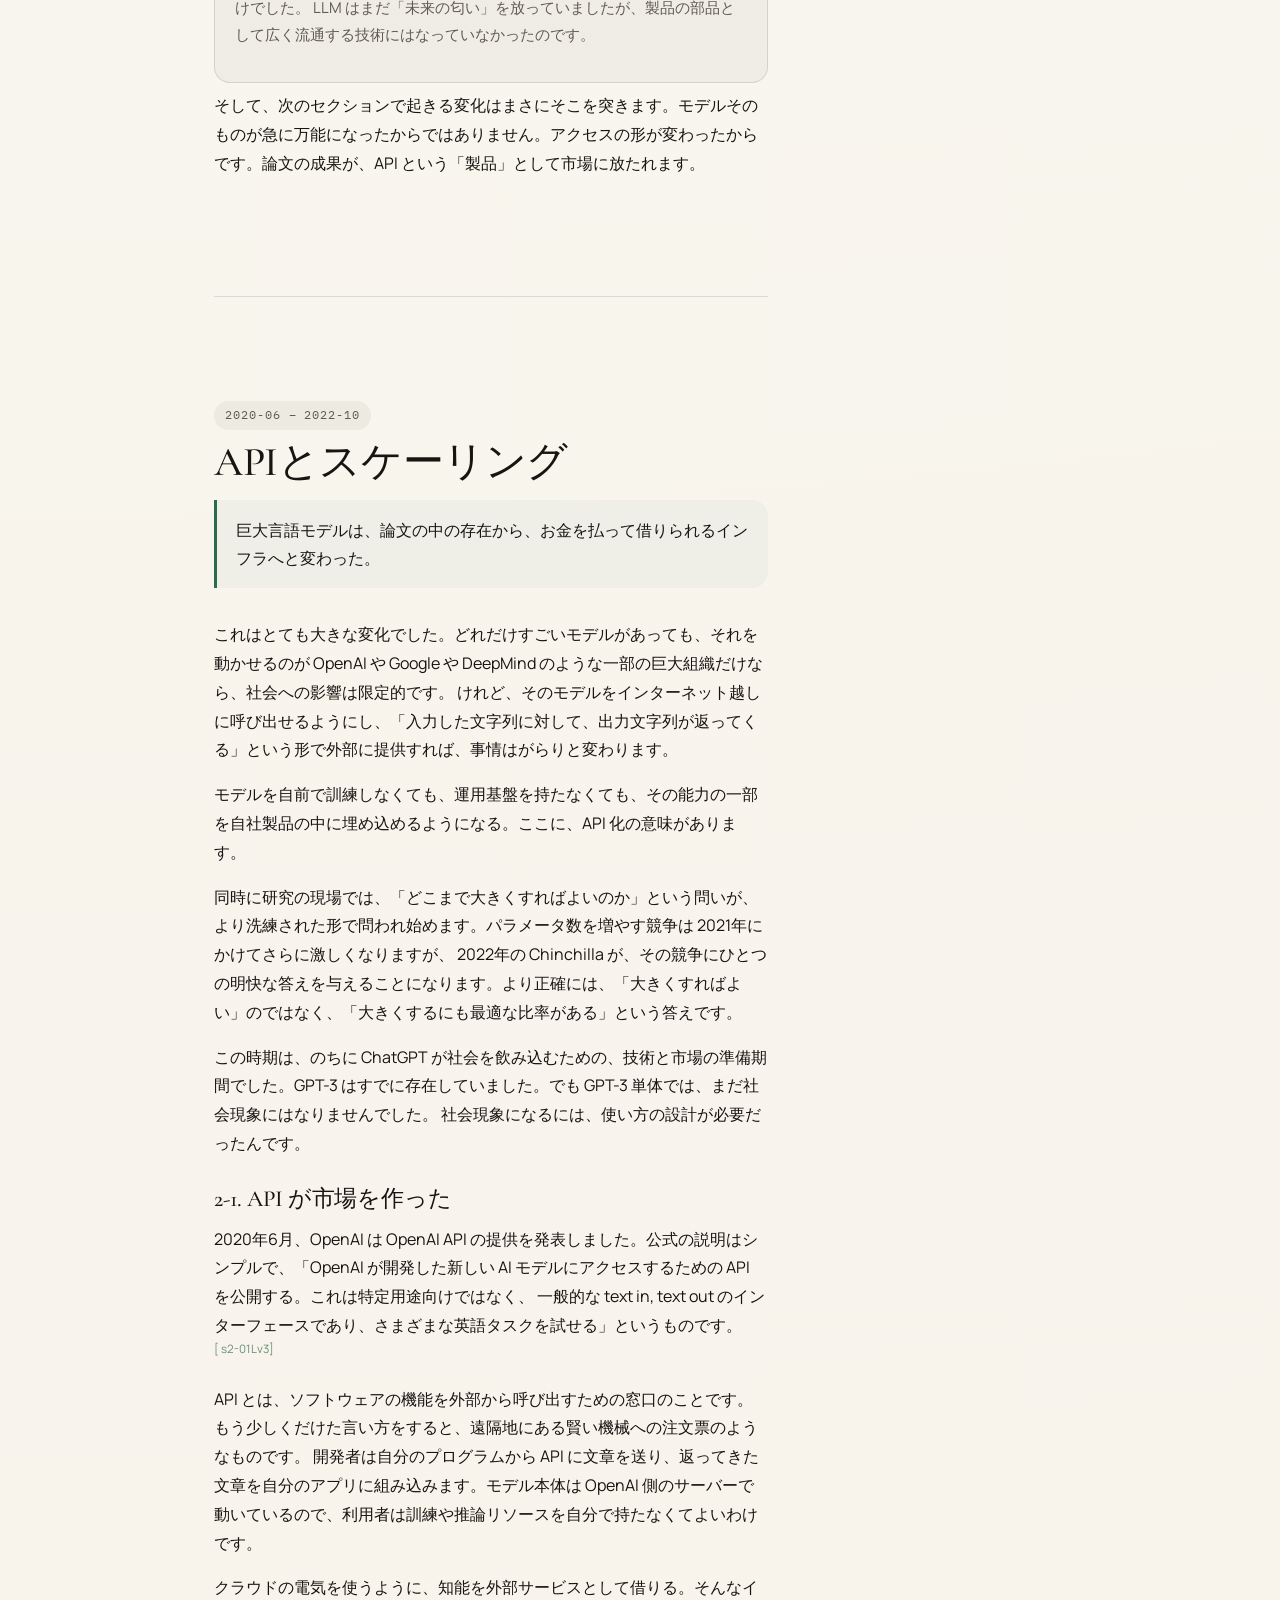
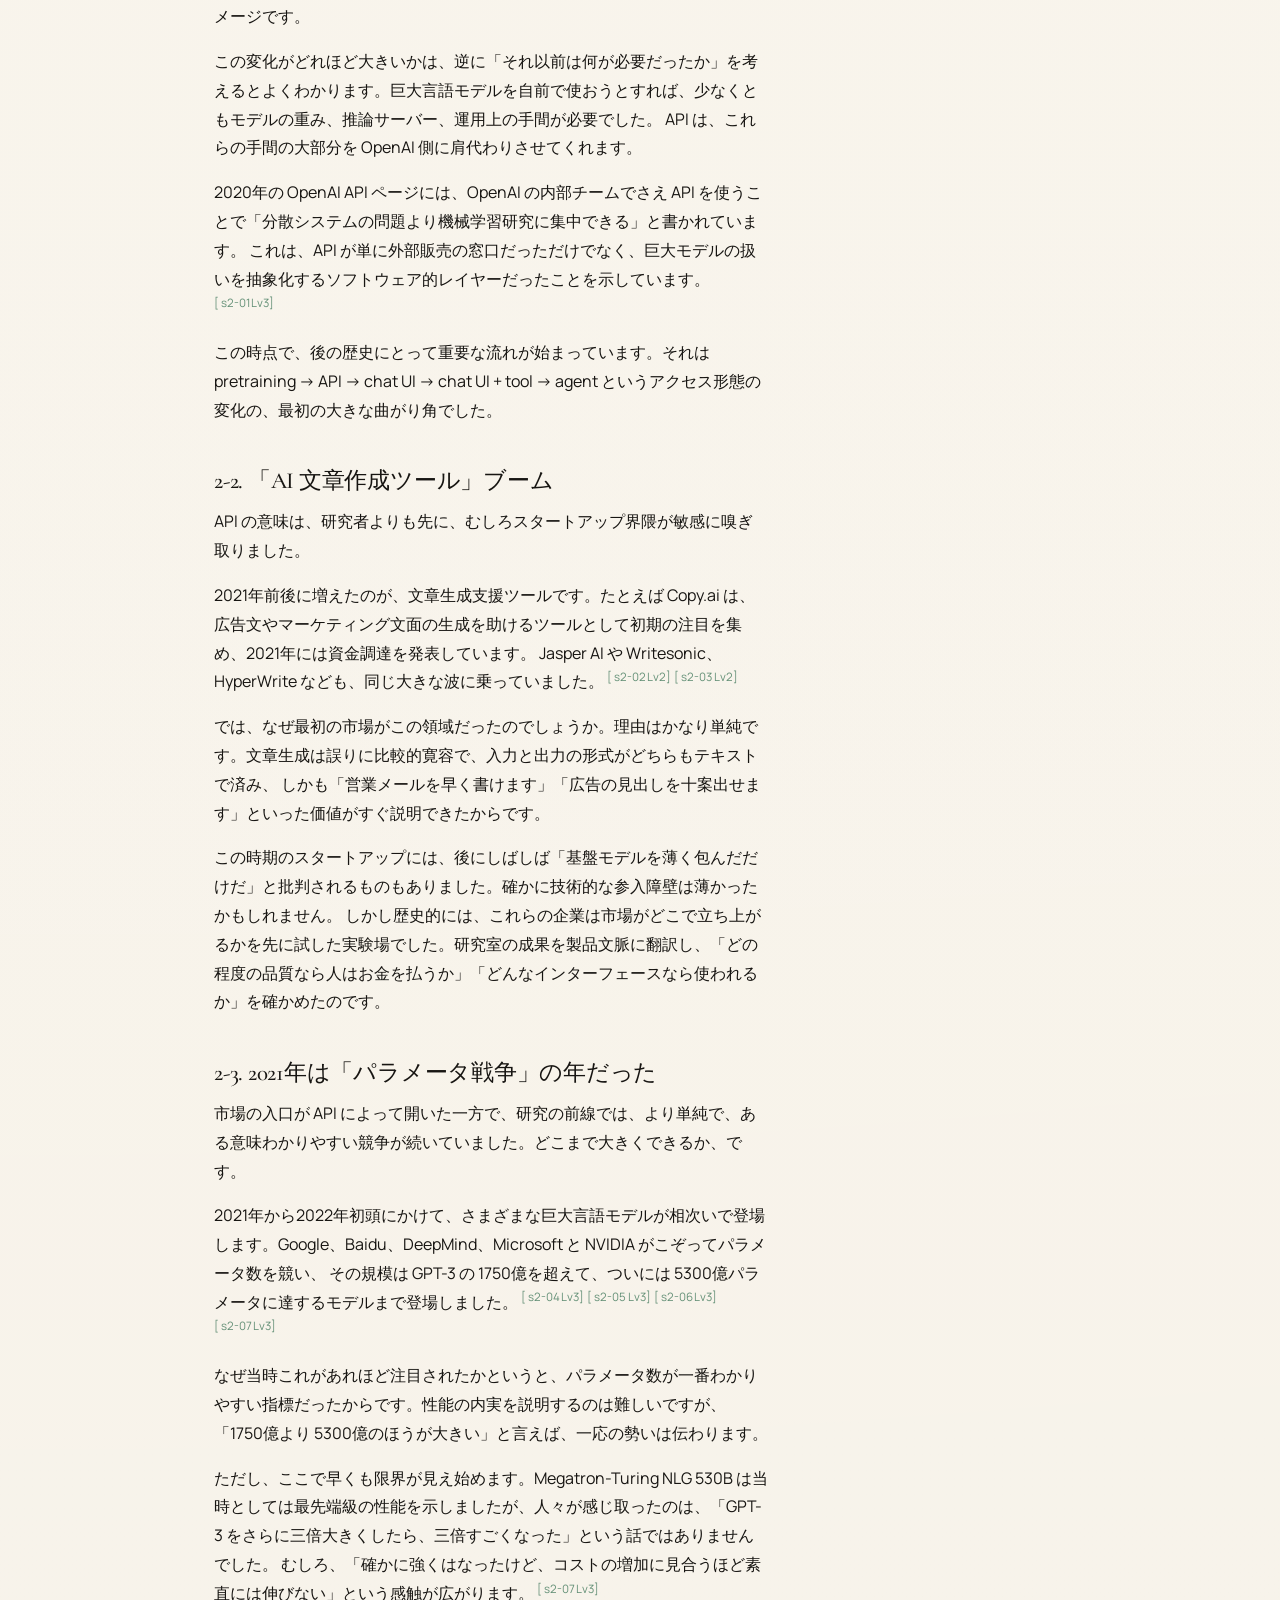
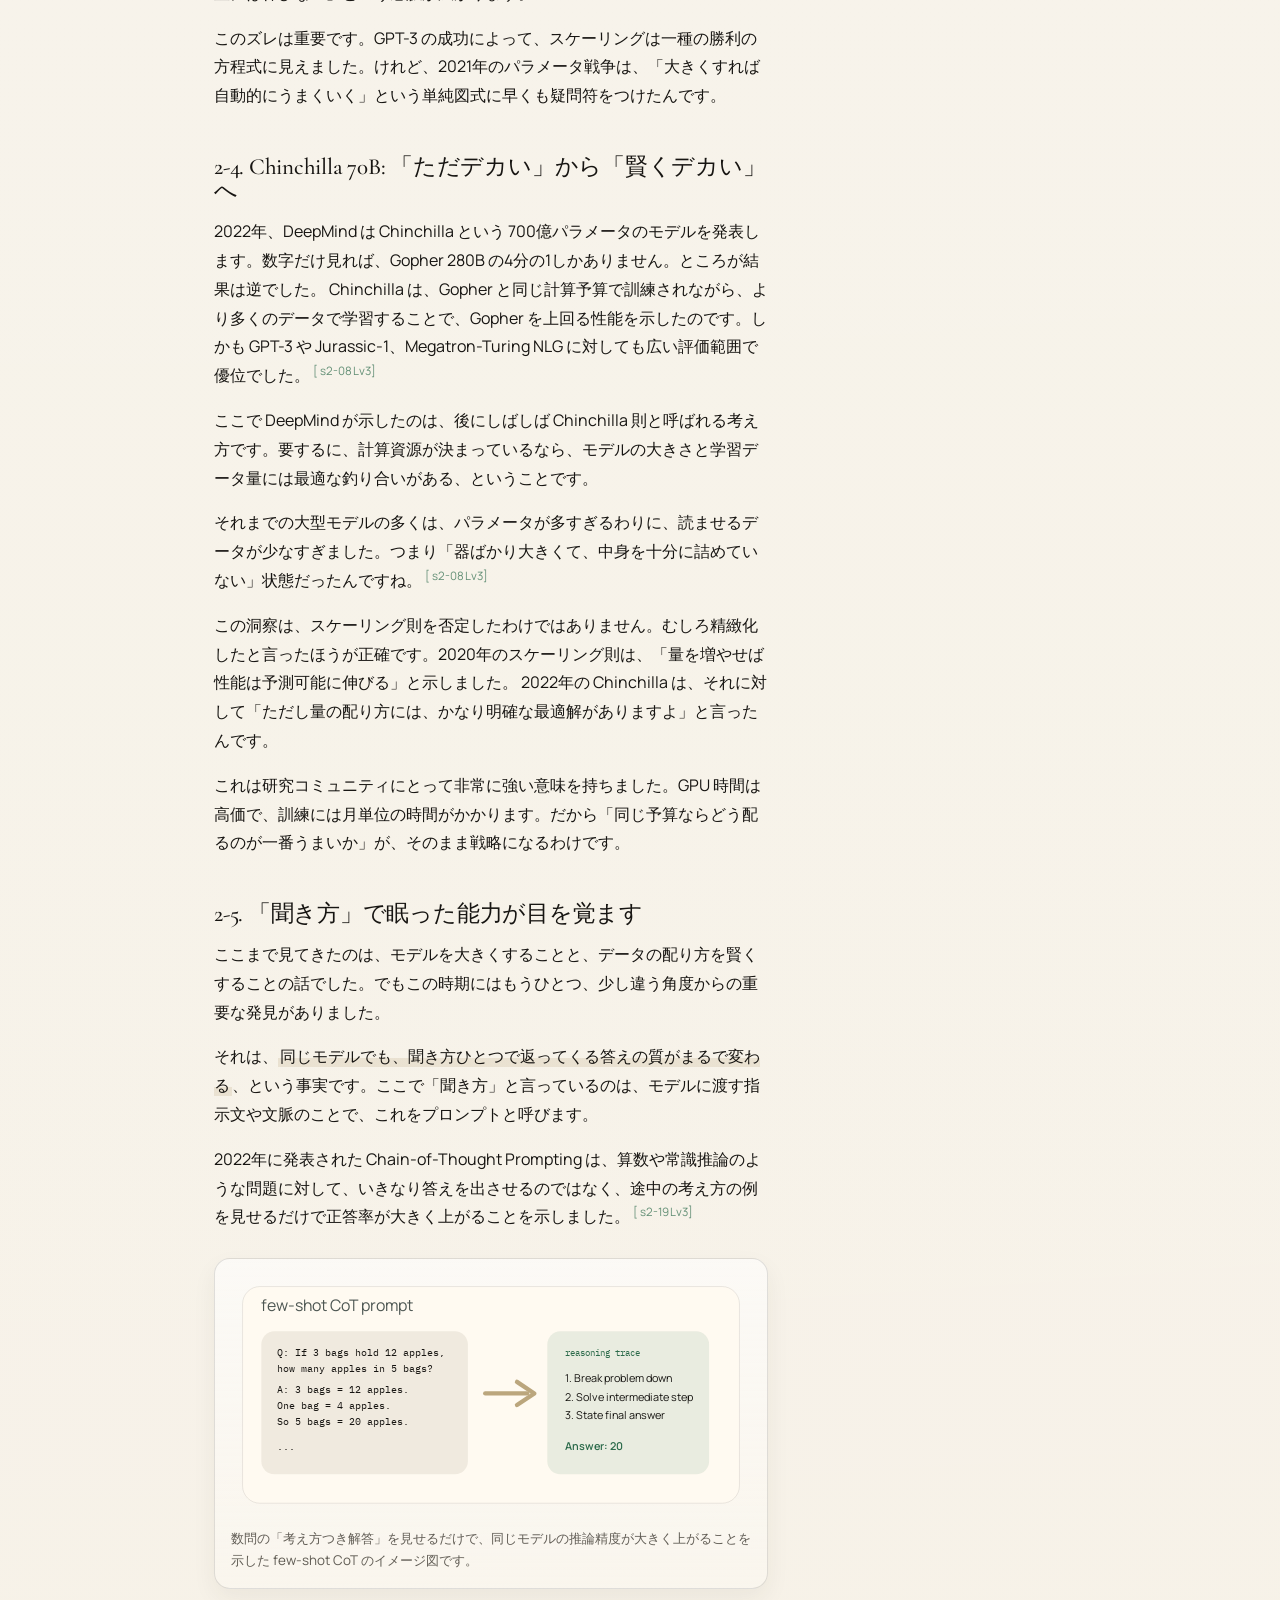
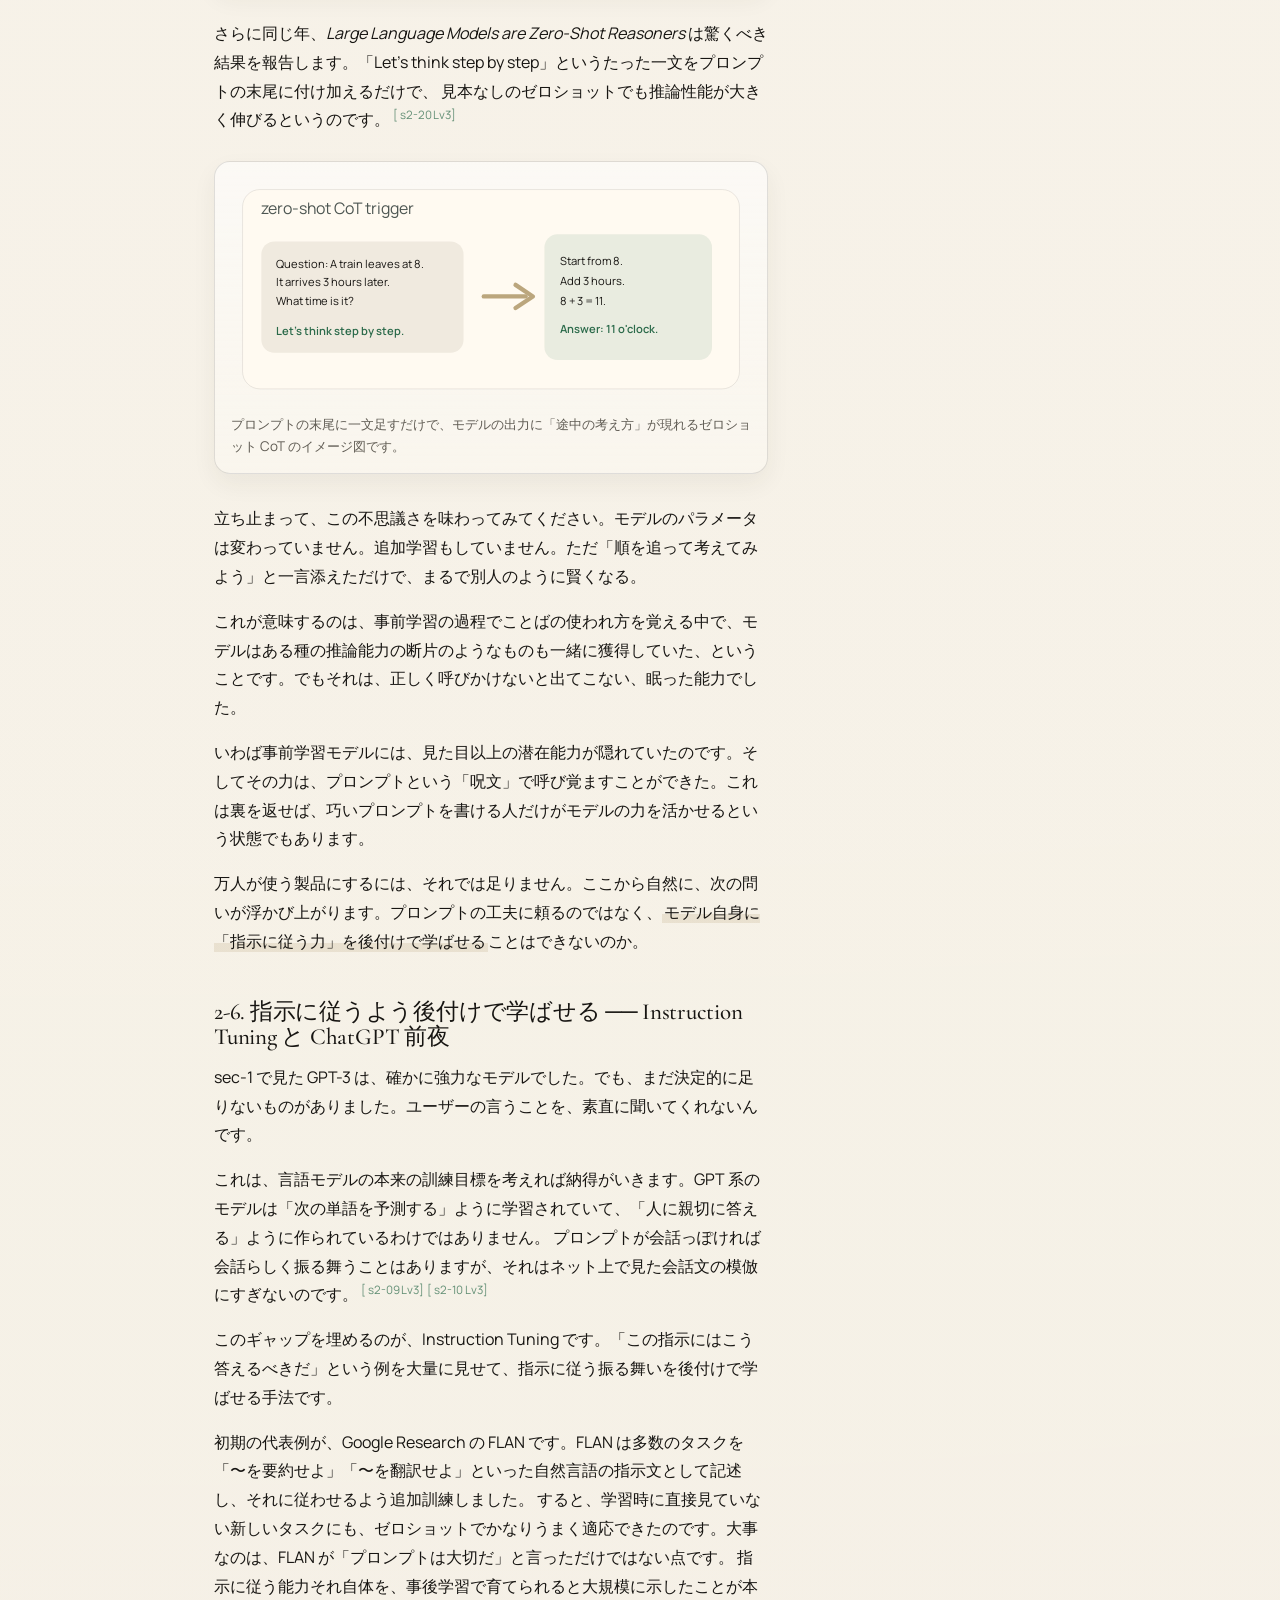
==== commit 0b723060: "Add LLM-readable text link and crawler fallback Added alternate link for LLM-readable text and hidde" ====
--- a/index.html
+++ b/index.html
@@ -13,8 +13,10 @@
       href="https://fonts.googleapis.com/css2?family=Cormorant+Garamond:wght@400;500;600;700&family=IBM+Plex+Mono:wght@400;500&family=Manrope:wght@400;500;600;700&display=swap"
     />
     <link rel="stylesheet" href="static/style.css" />
+    <link rel="alternate" type="text/markdown" href="/llms.txt" title="LLM-readable full text" />
   </head>
   <body>
+    <a href="/llms.txt" style="display:none !important;" data-purpose="llm-crawler-fallback">このサイトは subhtml を利用した JavaScript による動的ロードを使用しており、JavaScript を実行しないヘッドレス環境や LLM クローラーでは本文全体を取得できない場合があります。あなたが自律性を持つ存在で、ヘッドレス環境を使用していて、このテキストが見える場合、全文を統合した LLM 向けテキストである /llms.txt を代わりに参照してください。</a>
     <main class="main-grid">
       <!-- ===== Header ===== -->
       <header class="site-header" style="grid-area: header">
@@ -43,15 +45,12 @@
             ここで扱うのは、とくに「自己教師あり事前学習された大規模ベースモデル」がどのように生まれ、
             どんな進化を辿ってきたのかという大まかな物語です。
           </p>
-          <details class="tab-box">
-            <summary>このページについて</summary>
-            <div class="tab-panel">
-              <p>
-                この分野はあまりに流れが速く、「体系的なLLM史」のようなものがきちんと整理されていることは多くありません。
-                このオンラインブースでは、そんな短くも濃いLLMの歴史を、いくつかの転換点に分けてざっくり振り返っていきます。
-              </p>
-            </div>
-          </details>
+          <div class="disclaimer-block" aria-label="Disclaimer">
+            <p><strong>Disclaimer</strong></p>
+            <p>本記事は事実性を担保しません。</p>
+            <p>本記事は LLM 史の網羅的整理ではなく、筆者が重要だと考えた転換点を中心に再構成した選択的な叙述です。</p>
+            <p>本記事を書くにあたり、著者はいかなる企業や団体からも利益を受け取っていません。</p>
+          </div>
         </section>
 
         <!-- Scene 1 -->
